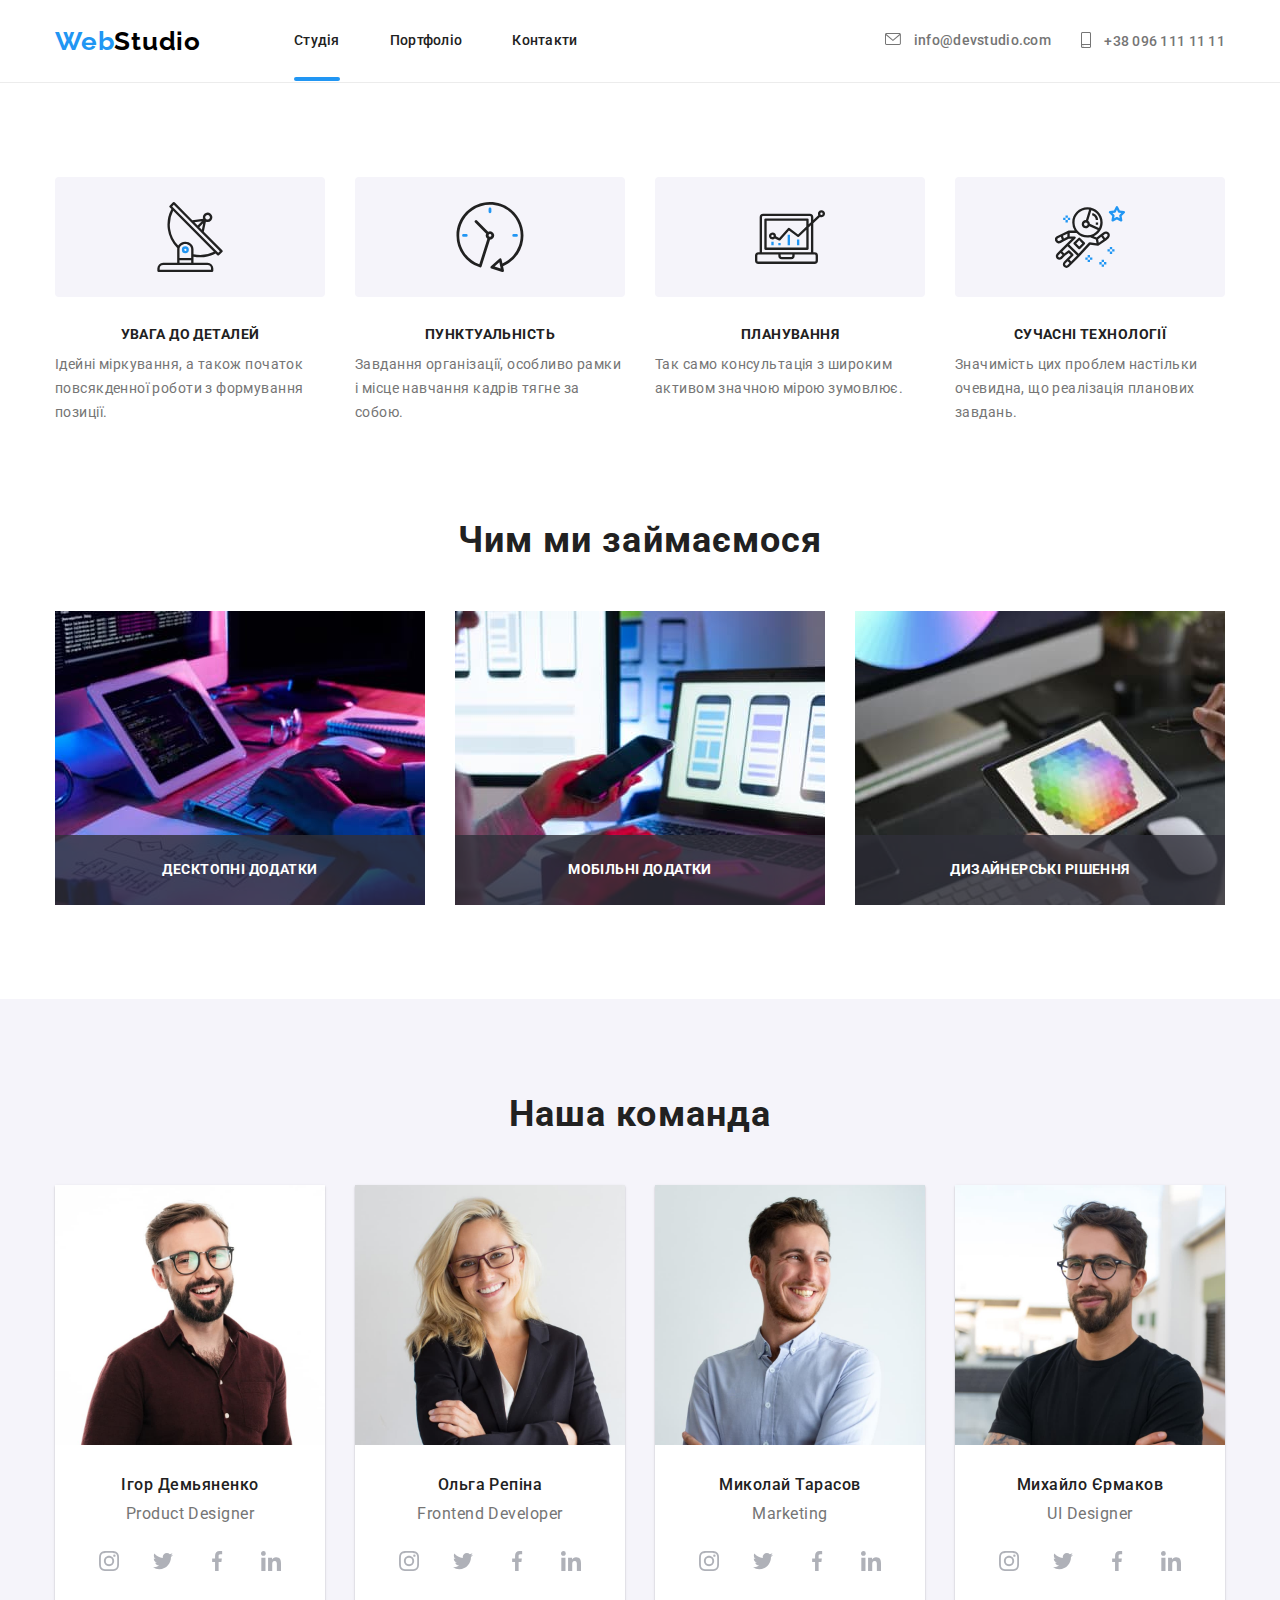
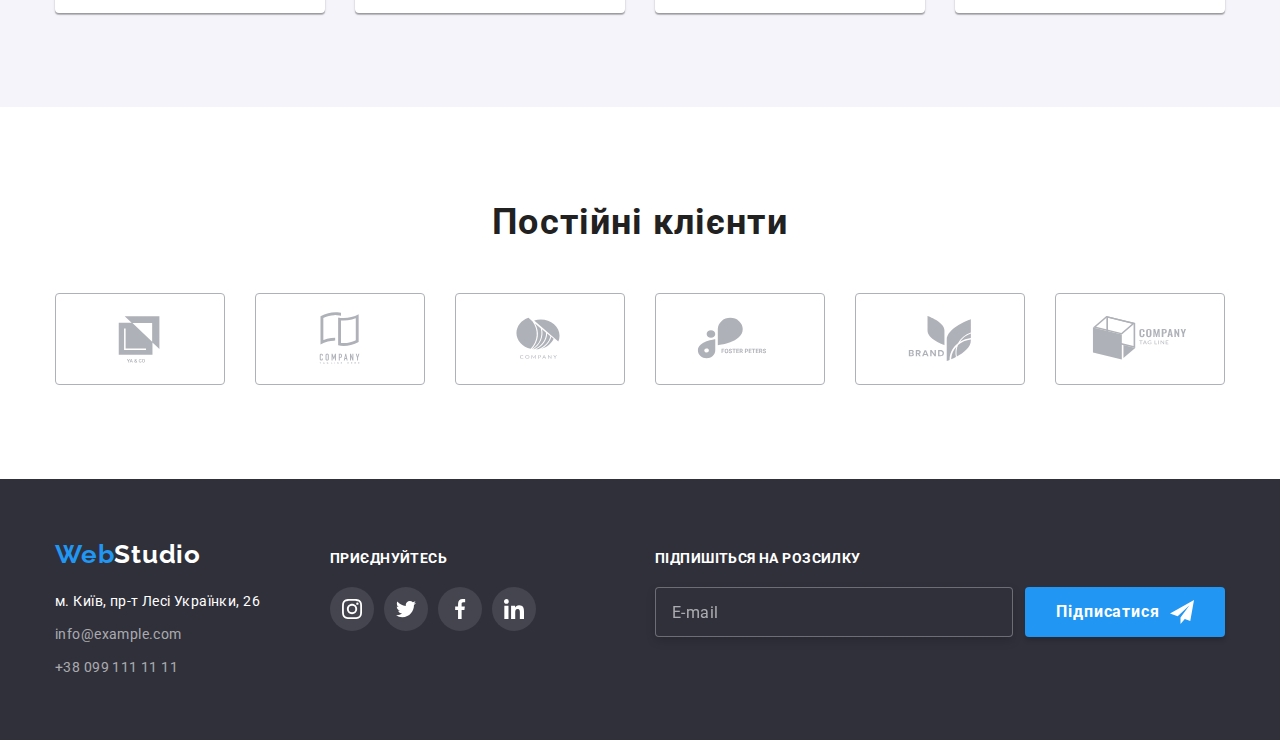
==== index.html @ bb6a4fd4 "footer all done" ====
<!DOCTYPE html>
<html lang="uk">
	<head>
		<meta charset="UTF-8" />
		<meta http-equiv="X-UA-Compatible" content="IE=edge" />
		<meta name="viewport" content="width=device-width, initial-scale=1.0" />
		<title>Студія</title>
		<link rel="preconnect" href="https://fonts.googleapis.com" />
		<link rel="preconnect" href="https://fonts.gstatic.com" crossorigin />
		<link
			href="https://fonts.googleapis.com/css2?family=Raleway:wght@700&family=Roboto:wght@400;500;700;900&display=swap"
			rel="stylesheet"
		/>
		<link
			rel="stylesheet"
			href="https://cdnjs.cloudflare.com/ajax/libs/modern-normalize/1.1.0/modern-normalize.min.css"
		/>
		<!-- <link rel="stylesheet" href="./css/style.css" /> -->
		<link rel="stylesheet" href="./css/main.min.css" />
	</head>

	<body>
		<header class="header">
			<div class="container">
				<nav class="navigation">
					<a href="./index.html" class="logo"
						><span class="logo__prefix">Web</span><span class="logo__suffix-header">Studio</span></a
					>

					<ul class="navigation__list">
						<li class="navigation__item">
							<a href="./index.html" class="navigation__link active">Студія</a>
						</li>
						<li class="navigation__item">
							<a href="./portfolio.html" class="navigation__link">Портфоліо</a>
						</li>
						<li class="navigation__item">
							<a href="" class="navigation__link">Контакти</a>
						</li>
					</ul>
				</nav>

				<ul class="contacts header__list-contacts">
					<li class="contacts__item">
						<a href="mailto:info@devstudio.com" class="contacts__mail">
							<svg class="contacts__icon" width="16" height="12">
								<use href="./images/icons.svg#icon-envelope"></use>
							</svg>
							info@devstudio.com
						</a>
					</li>
					<li class="contacts__item">
						<a href="tel:+380961111111" class="contacts__tel">
							<svg class="contacts__icon icon-tel" width="10" height="16">
								<use href="./images/icons.svg#icon-smartphone"></use>
							</svg>
							+38 096 111 11 11</a
						>
					</li>
				</ul>
			</div>
		</header>

		<main>
			<!-- <section class="hero">
				<div class="container">
					<h1 class="hero__title">Ефективні рішення для вашого бізнесу</h1>
					<button type="button" class="hero__btn" data-modal-open>Замовити послугу</button>
				</div>
			</section> -->

			<section class="features section">
				<div class="container container-features">
					<h2 class="visually-hidden">Особливості</h2>

					<ul class="features__list">
						<li class="features__item">
							<div class="features__icon">
								<svg class="" width="70" height="70">
									<use href="./images/icons.svg#icon-antenna"></use>
								</svg>
							</div>
							<h3 class="features__title">Увага до деталей</h3>
							<p class="feature__after-title">
								Ідейні міркування, а також початок повсякденної роботи з формування позиції.
							</p>
						</li>
						<li class="features__item">
							<div class="features__icon">
								<svg class="" width="70" height="70">
									<use href="./images/icons.svg#icon-clock"></use>
								</svg>
							</div>
							<h3 class="features__title">Пунктуальність</h3>
							<p class="feature__after-title">
								Завдання організації, особливо рамки і місце навчання кадрів тягне за собою.
							</p>
						</li>
						<li class="features__item">
							<div class="features__icon">
								<svg class="" width="70" height="70">
									<use href="./images/icons.svg#icon-diagram"></use>
								</svg>
							</div>
							<h3 class="features__title">Планування</h3>
							<p class="feature__after-title"> Так само консультація з широким активом значною мірою зумовлює. </p>
						</li>
						<li class="features__item">
							<div class="features__icon">
								<svg class="" width="70" height="70">
									<use href="./images/icons.svg#icon-astronaut"></use>
								</svg>
							</div>
							<h3 class="features__title">Сучасні технології</h3>
							<p class="feature__after-title">
								Значимість цих проблем настільки очевидна, що реалізація планових завдань.
							</p>
						</li>
					</ul>
				</div>
			</section>

			<section class="about section">
				<div class="container">
					<h2 class="about__title">Чим ми займаємося</h2>

					<ul class="about__list">
						<li class="about__item">
							<img src="./images/img1.jpg" alt="Робота за комп'ютером" width="370" height="294" />
							<p class="about__top-text">Десктопні додатки</p>
						</li>
						<li class="about__item">
							<img src="./images/img2.jpg" alt="Робота за ноутбуком" width="370" height="294" />
							<p class="about__top-text">Мобільні додатки</p>
						</li>
						<li class="about__item">
							<img src="./images/img3.jpg" alt="Робота за планшетом" width="370" height="294" />
							<p class="about__top-text">Дизайнерські рішення</p>
						</li>
					</ul>
				</div>
			</section>

			<section class="team section">
				<div class="container">
					<h2 class="team__main-title">Наша команда</h2>
					<ul class="team__list">
						<li class="team__item">
							<img src="./images/img4.jpg" alt="Ігор Демьяненко" width="270" height="260" />
							<h3 class="team__title">Ігор Демьяненко</h3>
							<p class="team__info">Product Designer</p>
							<ul class="social-icon team__list-icon">
								<li class="social-icon__item">
									<a href="" class="social-icon__link">
										<svg class="social-icon__icon" width="20" height="20">
											<use href="./images/icons.svg#icon-instagramteam"></use>
										</svg>
									</a>
								</li>
								<li class="social-icon__item">
									<a href="" class="social-icon__link">
										<svg class="social-icon__icon" width="20" height="20">
											<use href="./images/icons.svg#icon-twitterteam"></use>
										</svg>
									</a>
								</li>
								<li class="social-icon__item">
									<a href="" class="social-icon__link">
										<svg class="social-icon__icon" width="20" height="20">
											<use href="./images/icons.svg#icon-facebookteam"></use>
										</svg>
									</a>
								</li>
								<li class="social-icon__item">
									<a href="" class="social-icon__link">
										<svg class="social-icon__icon" width="20" height="20">
											<use href="./images/icons.svg#icon-linkedinteam"></use>
										</svg>
									</a>
								</li>
							</ul>
						</li>
						<li class="team__item">
							<img src="./images/img5.jpg" alt="Ольга Репіна" width="270" height="260" />
							<h3 class="team__title">Ольга Репіна</h3>
							<p class="team__info">Frontend Developer</p>
							<ul class="social-icon team__list-icon">
								<li class="social-icon__item">
									<a href="" class="social-icon__link">
										<svg class="social-icon__icon" width="20" height="20">
											<use href="./images/icons.svg#icon-instagramteam"></use>
										</svg>
									</a>
								</li>
								<li class="social-icon__item">
									<a href="" class="social-icon__link">
										<svg class="social-icon__icon" width="20" height="20">
											<use href="./images/icons.svg#icon-twitterteam"></use>
										</svg>
									</a>
								</li>
								<li class="social-icon__item">
									<a href="" class="social-icon__link">
										<svg class="social-icon__icon" width="20" height="20">
											<use href="./images/icons.svg#icon-facebookteam"></use>
										</svg>
									</a>
								</li>
								<li class="social-icon__item">
									<a href="" class="social-icon__link">
										<svg class="social-icon__icon" width="20" height="20">
											<use href="./images/icons.svg#icon-linkedinteam"></use>
										</svg>
									</a>
								</li>
							</ul>
						</li>
						<li class="team__item">
							<img src="./images/img6.jpg" alt="Миколай Тарасов" width="270" height="260" />
							<h3 class="team__title">Миколай Тарасов</h3>
							<p class="team__info">Marketing</p>
							<ul class="social-icon team__list-icon">
								<li class="social-icon__item">
									<a href="" class="social-icon__link">
										<svg class="social-icon__icon" width="20" height="20">
											<use href="./images/icons.svg#icon-instagramteam"></use>
										</svg>
									</a>
								</li>
								<li class="social-icon__item">
									<a href="" class="social-icon__link">
										<svg class="social-icon__icon" width="20" height="20">
											<use href="./images/icons.svg#icon-twitterteam"></use>
										</svg>
									</a>
								</li>
								<li class="social-icon__item">
									<a href="" class="social-icon__link">
										<svg class="social-icon__icon" width="20" height="20">
											<use href="./images/icons.svg#icon-facebookteam"></use>
										</svg>
									</a>
								</li>
								<li class="social-icon__item">
									<a href="" class="social-icon__link">
										<svg class="social-icon__icon" width="20" height="20">
											<use href="./images/icons.svg#icon-linkedinteam"></use>
										</svg>
									</a>
								</li>
							</ul>
						</li>
						<li class="team__item">
							<img src="./images/img7.jpg" alt="Михайло Єрмаков" width="270" height="260" />
							<h3 class="team__title">Михайло Єрмаков</h3>
							<p class="team__info">UI Designer</p>
							<ul class="social-icon team__list-icon">
								<li class="social-icon__item">
									<a href="" class="social-icon__link">
										<svg class="social-icon__icon" width="20" height="20">
											<use href="./images/icons.svg#icon-instagramteam"></use>
										</svg>
									</a>
								</li>
								<li class="social-icon__item">
									<a href="" class="social-icon__link">
										<svg class="social-icon__icon" width="20" height="20">
											<use href="./images/icons.svg#icon-twitterteam"></use>
										</svg>
									</a>
								</li>
								<li class="social-icon__item">
									<a href="" class="social-icon__link">
										<svg class="social-icon__icon" width="20" height="20">
											<use href="./images/icons.svg#icon-facebookteam"></use>
										</svg>
									</a>
								</li>
								<li class="social-icon__item">
									<a href="" class="social-icon__link">
										<svg class="social-icon__icon" width="20" height="20">
											<use href="./images/icons.svg#icon-linkedinteam"></use>
										</svg>
									</a>
								</li>
							</ul>
						</li>
					</ul>
				</div>
			</section>

			<section class="clients section">
				<div class="container">
					<h2 class="clients__title">Постійні клієнти</h2>

					<ul class="clients__list">
						<li class="clients__item">
							<a href="" class="clients__link">
								<svg class="clients__icon" width="106" height="60">
									<use href="./images/icons.svg#icon-Logo1"></use>
								</svg>
							</a>
						</li>
						<li class="clients__item">
							<a href="" class="clients__link">
								<svg class="clients__icon" width="106" height="60">
									<use href="./images/icons.svg#icon-Logo2"></use>
								</svg>
							</a>
						</li>
						<li class="clients__item">
							<a href="" class="clients__link">
								<svg class="clients__icon" width="106" height="60">
									<use href="./images/icons.svg#icon-Logo3"></use>
								</svg>
							</a>
						</li>
						<li class="clients__item">
							<a href="" class="clients__link">
								<svg class="clients__icon" width="106" height="60">
									<use href="./images/icons.svg#icon-Logo4"></use>
								</svg>
							</a>
						</li>
						<li class="clients__item">
							<a href="" class="clients__link">
								<svg class="clients__icon" width="106" height="60">
									<use href="./images/icons.svg#icon-Logo5"></use>
								</svg>
							</a>
						</li>
						<li class="clients__item">
							<a href="" class="clients__link">
								<svg class="clients__icon" width="106" height="60">
									<use href="./images/icons.svg#icon-Logo6"></use>
								</svg>
							</a>
						</li>
					</ul>
				</div>
			</section>
		</main>

		<footer class="footer">
			<div class="container footer__info">
				<div class="tablet">
					<div>
						<a href="./index.html" class="logo"
							><span class="logo__prefix">Web</span><span class="logo__suffix-footer">Studio</span></a
						>
						<address class="address">
							<ul>
								<li class="address__item"><p class="address__text">м. Київ, пр-т Лесі Українки, 26</p></li>
								<li class="address__item"
									><a href="mailto:info@example.com" class="address__mail">info@example.com</a></li
								>
								<li class="address__item"><a href="tel:+380991111111" class="address__tel">+38 099 111 11 11</a></li>
							</ul>
						</address>
					</div>
					<div class="social footer-social">
						<p class="social__text">приєднуйтесь</p>
						<ul class="social__list">
							<li>
								<a href="" class="social__link">
									<svg class="" width="20" height="20">
										<use href="./images/icons.svg#icon-instagramf"></use>
									</svg>
								</a>
							</li>
							<li>
								<a href="" class="social__link">
									<svg class="" width="20" height="20">
										<use href="./images/icons.svg#icon-twitterf"></use>
									</svg>
								</a>
							</li>
							<li>
								<a href="" class="social__link">
									<svg class="" width="20" height="20">
										<use href="./images/icons.svg#icon-facebookf"></use>
									</svg>
								</a>
							</li>
							<li>
								<a href="" class="social__link">
									<svg class="" width="20" height="20">
										<use href="./images/icons.svg#icon-linkedinf"></use>
									</svg>
								</a>
							</li>
						</ul>
					</div>
				</div>
				<div class="mailing footer-mailing">
					<p class="mailing__text">Підпишіться на розсилку</p>
					<form class="mailing__form">
						<input class="mailing__input" type="text" name="mailing" placeholder="E-mail" />
						<button type="submit" class="mailing__btn"
							>Підписатися
							<svg class="mailing__btn-icon" width="24" height="24">
								<use href="./images/icons.svg#icon-icon-send"></use>
							</svg>
						</button>
					</form>
				</div>
			</div>
		</footer>

		<div class="backdrop is-hidden" data-modal>
			<div class="modal">
				<button type="button" class="modal__btn" data-modal-close></button>
				<p class="modal__title">Залиште свої дані, ми вам передзвонимо</p>
				<form>
					<div class="modal__field">
						<label class="modal__form" for="user-name">Ім'я</label>
						<div class="modal__input-wrap">
							<input class="modal__input" type="text" name="user-name" id="user-name" placeholder="" />
							<svg class="modal__input-icon" width="18" height="18">
								<use href="./images/icons.svg#icon-person-black"></use>
							</svg>
						</div>
					</div>
					<div class="modal__field">
						<label class="modal__form" for="user-telefon">Телефон</label>
						<div class="modal__input-wrap">
							<input class="modal__input" type="tel" name="user-telefon" id="user-telefon" />
							<svg class="modal__input-icon" width="18" height="18">
								<use href="./images/icons.svg#icon-phone-black"></use>
							</svg>
						</div>
					</div>
					<div class="modal__field">
						<label class="modal__form" for="user-email">Пошта</label>
						<div class="modal__input-wrap">
							<input class="modal__input" type="email" name="user-email" id="user-email" />
							<svg class="modal__input-icon" width="18" height="18">
								<use href="./images/icons.svg#icon-email-black"></use>
							</svg>
						</div>
					</div>
					<div class="modal__field-text">
						<label class="modal__form" for="user-coment">Коментар</label>
						<textarea
							class="modal__user-text"
							name="user-coment"
							id="user-coment"
							placeholder="Введіть текст"
						></textarea>
					</div>
					<div class="modal__checkbox">
						<input
							class="modal__user-check visually-hidden"
							type="checkbox"
							name="user-agree"
							value="agree"
							id="user-agree"
						/>
						<label class="modal__form-check" for="user-agree">
							<span class="modal__check">
								<svg class="modal__check-icon" width="11" height="8">
									<use href="./images/icons.svg#icon-check"></use>
								</svg>
							</span>
							Погоджуюся з розсилкою та приймаю &nbsp
							<a class="modal__check-link" href="">Умови договору</a>
						</label>
					</div>
					<button class="submit__btn" type="submit">Відправити</button>
				</form>
			</div>
		</div>

		<script src="./js/modal.js"></script>
	</body>
</html>
---- css/main.min.css ----
:root{--primary-text-color: #757575;--title-text-color: #212121;--accent-color: #2196f3;--primary-white-color: #ffffff;--logo-black-color: #000000;--second-btn-color: #188ce8;--first-bgcolor: #ffffff;--second-bgcolor: #2f303a;--fourth-bgcolor: #f5f4fa;--footer-mail-tel-color: rgba(255, 255, 255, 0.6);--transition-function: 250ms cubic-bezier(0.4, 0, 0.2, 1)}body{font-family:"Roboto",sans-serif;font-style:normal;color:var(--primary-text-color)}h2,h3{color:var(--title-text-color)}h1,h2,h3,p{margin:0}ul{list-style:none;margin:0;padding-left:0}a{text-decoration:none}img{display:block;max-width:100%;height:auto;width:100%}.container{width:100%;max-width:1200px;padding-left:15px;padding-right:15px;margin:0 auto}@media screen and (min-width: 480px){.container{max-width:480px}}@media screen and (min-width: 768px){.container{max-width:768px}}@media screen and (min-width: 1200px){.container{max-width:1200px}}.visually-hidden{position:absolute;white-space:nowrap;width:1px;height:1px;overflow:hidden;border:0;padding:0;clip:rect(0 0 0 0);clip-path:inset(50%);margin:-1px}.logo{font-family:"Raleway";font-weight:700;font-size:26px;line-height:1.19;letter-spacing:.03em}.logo__prefix{color:var(--accent-color)}.logo__suffix-header{color:var(--logo-black-color)}.logo__suffix-footer{color:var(--primary-white-color)}.header{background-color:var(--first-bgcolor);border-bottom:1px solid #ececec}.header>.container{display:flex;align-items:center}.navigation{display:flex;align-items:center}.navigation__list{display:flex;margin-left:93px}.navigation__link{font-weight:500;font-size:14px;line-height:1.14;letter-spacing:.02em;color:var(--title-text-color);display:inline-block;padding-top:32px;padding-bottom:32px;transition:color var(--transition-function)}.navigation__link .active{color:var(--accent-color)}.navigation__link:hover,.navigation__link:focus{color:var(--accent-color)}.navigation__item:not(:last-child){margin-right:50px}.navigation .active{position:relative}.navigation .active::after{position:absolute;left:0;bottom:0;content:"";width:100%;height:4px;border-radius:2px;background-color:var(--accent-color)}.header__list-contacts{display:flex;margin-left:auto;gap:30px;align-items:center}.contacts__mail,.contacts__tel{font-family:"Roboto";font-style:normal;font-weight:500;font-size:14px;line-height:1.14;letter-spacing:.02em;color:var(--primary-text-color);display:inline-block;padding-top:32px;padding-bottom:32px;transition:color var(--transition-function)}.contacts__mail:hover,.contacts__mail:focus,.contacts__tel:hover,.contacts__tel:focus{color:var(--accent-color)}.contacts__icon{margin-right:10px;fill:currentColor}.icon-tel{vertical-align:-2px}.footer{background-color:var(--second-bgcolor);padding-top:60px;padding-bottom:60px}@media screen and (max-width: 480px),(min-width: 480px),(min-width: 768px){.footer__info{text-align:center}}@media screen and (min-width: 1200px){.footer__info{display:flex;align-items:baseline;text-align:inherit}}@media screen and (min-width: 768px){.footer__info .tablet{display:flex;align-items:baseline;justify-content:space-around}}.footer__info .address{font-style:normal;margin-top:20px;margin-bottom:20px}@media screen and (min-width: 1200px){.footer__info .address{margin-bottom:0}}.footer__info .address__item:not(:last-child){margin-bottom:8px}@media screen and (min-width: 1200px){.footer__info .address__item:not(:last-child){margin-bottom:9px}}.footer__info .address__text{font-size:14px;line-height:1.71;letter-spacing:.03em;color:var(--primary-white-color)}.footer__info .address__mail,.footer__info .address__tel{font-size:14px;line-height:1.71;letter-spacing:.03em;color:var(--footer-mail-tel-color)}.footer__info .address__mail:hover,.footer__info .address__mail:focus,.footer__info .address__tel:hover,.footer__info .address__tel:focus{color:var(--accent-color)}.footer__info .footer-social{margin-bottom:20px}@media screen and (min-width: 1200px){.footer__info .footer-social{margin-bottom:0}}@media screen and (min-width: 1200px){.footer__info .footer-social{margin-left:70px}}.footer__info .social__text{font-weight:700;font-size:14px;line-height:1.14;letter-spacing:.03em;text-transform:uppercase;color:#fff;margin-bottom:20px}@media screen and (min-width: 1200px){.footer__info .social__text{display:flex}}.footer .social__list{display:flex;gap:10px;justify-content:center}.footer .social__link{width:44px;height:44px;border-radius:50%;background-color:#44454e;display:flex;align-items:center;justify-content:center;fill:#fff;transition:background-color var(--transition-function)}.footer .social__link:hover,.footer .social__link:focus{background-color:var(--accent-color)}.footer .footer-mailing{margin-left:auto}.footer .mailing__text{font-weight:700;font-size:14px;line-height:1.14;letter-spacing:.03em;text-transform:uppercase;color:#fff;margin-bottom:20px}@media screen and (min-width: 1200px){.footer .mailing__text{display:flex}}@media screen and (max-width: 480px),(min-width: 480px){.footer .mailing__form{display:flex;flex-wrap:wrap;justify-content:center}}@media screen and (min-width: 768px){.footer .mailing__form{flex-direction:column;align-items:center}}@media screen and (min-width: 1200px){.footer .mailing__form{flex-direction:row;gap:12px}}.footer .mailing__input{margin-bottom:20px;width:100%;height:50px;border:1px solid rgba(255,255,255,.3);filter:drop-shadow(0px 4px 4px rgba(0, 0, 0, 0.15));border-radius:4px;background:var(--second-bgcolor);padding-left:16px;color:var(--primary-white-color)}@media screen and (min-width: 1200px){.footer .mailing__input{margin-bottom:0}}@media screen and (min-width: 480px){.footer .mailing__input{width:450px}}@media screen and (min-width: 1200px){.footer .mailing__input{width:358px}}.footer .mailing__input::placeholder{font-size:16px;line-height:1.25;display:flex;align-items:center;letter-spacing:.03em;color:rgba(255,255,255,.6)}.footer .mailing__btn{width:200px;height:50px;font-family:"Roboto";font-weight:700;font-size:16px;line-height:1.88;display:flex;align-items:center;justify-content:center;text-align:center;letter-spacing:.06em;gap:10px;color:var(--primary-white-color);background:#2196f3;box-shadow:0px 4px 4px rgba(0,0,0,.15);border-radius:4px;cursor:pointer;border:none}@media screen and (min-width: 1200px){.footer .mailing__btn-icon{display:flex;align-items:center;justify-content:center}}.hero{background-color:var(--second-bgcolor);text-align:center;padding-top:200px;padding-bottom:200px;max-width:1600px;margin:0 auto;background-image:linear-gradient(rgba(47, 48, 58, 0.4), rgba(47, 48, 58, 0.4)),url(../images/herofon.jpg);background-repeat:no-repeat;background-position:center;background-size:cover}.hero__title{font-weight:900;font-size:44px;line-height:1.36;letter-spacing:.06em;text-transform:uppercase;color:var(--primary-white-color);max-width:696px;margin-bottom:30px;margin-left:auto;margin-right:auto}.hero__btn{background:var(--accent-color);font-family:inherit;font-weight:700;font-size:16px;line-height:1.88;letter-spacing:.06em;color:var(--primary-white-color);box-shadow:0px 4px 4px rgba(0,0,0,.15);border-radius:4px;border:none;cursor:pointer;display:block;margin:0 auto;min-width:200px;height:50px;transition:background var(--transition-function)}.hero__btn:hover,.hero__btn:focus{background:var(--second-btn-color)}.section{padding-top:60px;padding-bottom:60px}@media screen and (min-width: 1200px){.section{padding-top:94px;padding-bottom:94px}}.features{background-color:var(--first-bgcolor)}.features__list{display:flex;flex-wrap:wrap;gap:30px}.features__item{font-size:14px;line-height:1.71;letter-spacing:.03em;width:100%;margin:0 auto}@media screen and (min-width: 768px){.features__item{width:calc((100% - 30px)/2)}}@media screen and (min-width: 1200px){.features__item{width:calc((100% - 90px)/4)}}.features__icon{width:100%;height:120px;background-color:var(--fourth-bgcolor);margin-bottom:30px;display:flex;align-items:center;justify-content:center;border-radius:4px}.features__title{font-weight:700;font-size:14px;line-height:1.14;letter-spacing:.03em;text-transform:uppercase;margin-bottom:10px;text-align:center}.about{background-color:var(--first-bgcolor);padding-top:0}@media screen and (max-width: 1199px){.about{display:none}}.about__title{font-weight:700;font-size:36px;line-height:1.17;text-align:center;letter-spacing:.03em;margin-bottom:50px}.about__list{display:flex;gap:30px}.about__item{position:relative}.about__top-text{font-weight:700;font-size:14px;line-height:1.14;text-align:center;letter-spacing:.03em;text-transform:uppercase;color:var(--primary-white-color);background-color:rgba(47,48,58,.8);position:absolute;bottom:0;left:0;width:100%;min-height:70px;display:flex;align-items:center;justify-content:center}.team{background-color:var(--fourth-bgcolor)}.team__main-title{font-weight:700;font-size:36px;line-height:1.17;text-align:center;letter-spacing:.03em;margin-bottom:50px}.team__list{display:flex;flex-wrap:wrap;gap:30px}.team__item{background-color:var(--primary-white-color);width:calc((100% - 90px)/4);box-shadow:0px 1px 3px rgba(0,0,0,.12),0px 1px 1px rgba(0,0,0,.14),0px 2px 1px rgba(0,0,0,.2);border-radius:0px 0px 4px 4px;width:100%}@media screen and (min-width: 768px){.team__item{width:calc((100% - 30px)/2)}}@media screen and (min-width: 1200px){.team__item{width:calc((100% - 90px)/4)}}.team__title{font-weight:500;font-size:16px;line-height:1.19;text-align:center;letter-spacing:.03em;margin-top:30px;margin-bottom:10px}.team__info{font-size:16px;line-height:1.19;text-align:center;letter-spacing:.03em}.team__list-icon{display:flex;justify-content:center;gap:10px;margin:16px 32px 30px 32px}.social-icon__link{width:44px;height:44px;border-radius:50%;display:flex;align-items:center;justify-content:center;fill:#afb1b8;transition:fill var(--transition-function),background-color var(--transition-function)}.social-icon__link:hover,.social-icon__link:focus{fill:var(--primary-white-color);background-color:var(--accent-color)}.clients{background-color:var(--first-bgcolor)}.clients__title{font-weight:700;font-size:36px;line-height:1.17;text-align:center;letter-spacing:.03em;margin-bottom:50px}.clients__list{display:flex;flex-wrap:wrap;justify-content:center;gap:30px}.clients__item{width:100%}@media screen and (min-width: 480px){.clients__item{width:calc((100% - 30px)/2)}}@media screen and (min-width: 768px){.clients__item{width:calc((100% - 60px)/3)}}@media screen and (min-width: 1200px){.clients__item{width:calc((100% - 150px)/6)}}.clients__link{width:100%;height:92px;display:flex;align-items:center;justify-content:center;border:1px solid #afb1b8;border-radius:4px;fill:#afb1b8;transition:fill var(--transition-function)}.clients__link:hover,.clients__link:focus{fill:var(--accent-color);border:1px solid var(--accent-color)}.backdrop{position:fixed;top:0;width:100%;height:100%;background-color:rgba(0,0,0,.2);transition:opacity var(--transition-function),visibility var(--transition-function)}.modal{width:528px;min-height:581px;background-color:var(--first-bgcolor);box-shadow:0px 1px 3px rgba(0,0,0,.12),0px 1px 1px rgba(0,0,0,.14),0px 2px 1px rgba(0,0,0,.2);border-radius:4px;position:absolute;top:50%;left:50%;transform:translate(-50%, -50%) scale(1);transition:transform var(--transition-function);padding:40px}.backdrop.is-hidden .modal{transform:translate(-50%, -50%) scale(0)}.modal__btn{position:absolute;top:8px;right:8px;width:30px;height:30px;background-color:var(--first-bgcolor);border:1px solid rgba(0,0,0,.1);border-radius:50%;background-image:url(../images/close-black.svg);background-repeat:no-repeat;background-position:center;cursor:pointer;transition:background-image var(--transition-function)}.modal__btn:hover,.modal__btn:focus{background-image:url(../images/close-blue.svg)}.is-hidden{opacity:0;visibility:hidden;pointer-events:none}.modal__title{font-weight:700;font-size:20px;line-height:1.15;text-align:center;letter-spacing:.03em;color:var(--title-text-color);margin-bottom:12px}.modal__field{margin-bottom:10px}.modal__form{font-size:12px;line-height:1.16;letter-spacing:.01em;color:var(--primary-text-color);display:block;margin-bottom:4px}.modal__input-wrap{position:relative}.modal__input{width:100%;height:40px;border:1px solid rgba(33,33,33,.2);border-radius:4px;padding-left:40px;outline:rgba(0,0,0,0);cursor:pointer;transition:border var(--transition-function)}.modal__input:hover,.modal__input:focus{border:1px solid var(--accent-color)}.modal__input-icon{position:absolute;left:12px;top:50%;transform:translateY(-50%);transition:fill var(--transition-function)}.modal__input:focus+.modal__input-icon{fill:var(--accent-color)}.modal__field-text{margin-bottom:20px}.modal__user-text{width:448px;height:120px;border:1px solid rgba(33,33,33,.2);border-radius:4px;resize:none;padding:12px 16px;outline:rgba(0,0,0,0);cursor:pointer;transition:border var(--transition-function)}.modal__user-text::placeholder{font-size:12px;line-height:1.16;letter-spacing:.01em;color:rgba(117,117,117,.5)}.modal__user-text:hover,.modal__user-text:focus{border:1px solid var(--accent-color)}.modal__checkbox{display:flex;justify-content:center}.modal__form-check{font-size:14px;line-height:1.71;letter-spacing:.03em;color:var(--primary-text-color);display:flex;align-items:center}.modal__check{width:16px;height:15px;border:2px solid var(--title-text-color);border-radius:2px;margin-right:7px;display:flex;align-items:center;justify-content:center}.modal__check-icon{fill:rgba(0,0,0,0)}.modal__user-check:checked+.modal__form-check .modal__check-icon{fill:var(--primary-white-color)}.modal__user-check:checked+.modal__form-check span{border:none;background-color:var(--accent-color);transition:border-color var(--transition-function)}.modal__user-check:hover+.modal__form-check span,.modal__user-check:focus+.modal__form-check span{border-color:var(--accent-color)}.modal__check-link{font-size:14px;line-height:1.71;letter-spacing:.03em;text-decoration-line:underline;color:var(--accent-color)}.submit__btn{font-family:"Roboto";font-style:normal;font-weight:700;font-size:16px;line-height:1.88;display:flex;align-items:center;text-align:center;letter-spacing:.06em;color:var(--primary-white-color);width:200px;height:50px;background-color:var(--accent-color);box-shadow:0px 4px 4px rgba(0,0,0,.15);border-radius:4px;border:none;cursor:pointer;display:block;margin:0 auto;margin-top:30px;transition:background var(--transition-function)}.submit__btn:hover,.submit__btn:focus{background:var(--second-btn-color)}.portfolio{background-color:var(--first-bgcolor)}@media screen and (min-width: 480px){.portfolio__list-btn{margin-bottom:40px}}@media screen and (min-width: 768px){.portfolio__list-btn{margin-bottom:30px}}@media screen and (min-width: 1200px){.portfolio__list-btn{margin-bottom:50px}}.buttons{display:flex;flex-wrap:wrap;justify-content:flex-start;gap:8px}@media screen and (min-width: 768px){.buttons{justify-content:center}}.buttons__portfolio{background:var(--fourth-bgcolor);font-family:"Roboto";font-style:inherit;font-weight:500;font-size:16px;line-height:1.62;text-align:center;letter-spacing:.03em;color:var(--title-text-color);cursor:pointer;border-radius:4px;padding:6px 22px;border-color:rgba(0,0,0,0);transition:color var(--transition-function),background-color var(--transition-function),box-shadow var(--transition-function)}.buttons__portfolio:hover,.buttons__portfolio:focus{color:var(--primary-white-color);background-color:var(--accent-color);box-shadow:0px 3px 1px rgba(0,0,0,.1),0px 1px 2px rgba(0,0,0,.08),0px 2px 2px rgba(0,0,0,.12)}.images{display:flex;flex-wrap:wrap;gap:30px}.images__item{background-color:var(--primary-white-color);width:calc((100% - 60px)/3);text-align:left;width:100%}@media screen and (min-width: 768px){.images__item{width:calc((100% - 30px)/2)}}@media screen and (min-width: 1200px){.images__item{width:calc((100% - 60px)/3)}}.images__link{display:block;transition:box-shadow var(--transition-function)}.images__link:hover,.images__link:focus{box-shadow:0px 1px 1px rgba(0,0,0,.12),0px 4px 4px rgba(0,0,0,.06),1px 4px 6px rgba(0,0,0,.16)}.images__top-wrap{position:relative;overflow:hidden}.images__top-text{font-size:18px;line-height:1.5;letter-spacing:.03em;position:absolute;top:0;left:0;right:0;height:100%;color:var(--primary-white-color);background-color:rgba(33,150,243,.9);padding:63px 24px;transform:translateY(100%);transition:transform var(--transition-function);overflow:auto}.images__link:hover .images__top-text{transform:translateY(0%)}.images__title-info{padding:20px 24px;border:1px solid #eee;border-top:0}.images__title{font-weight:700;font-size:18px;line-height:2;letter-spacing:.06em;margin-bottom:4px}.images__info{font-size:16px;line-height:1.87;letter-spacing:.03em;color:var(--primary-text-color)}/*# sourceMappingURL=main.min.css.map */
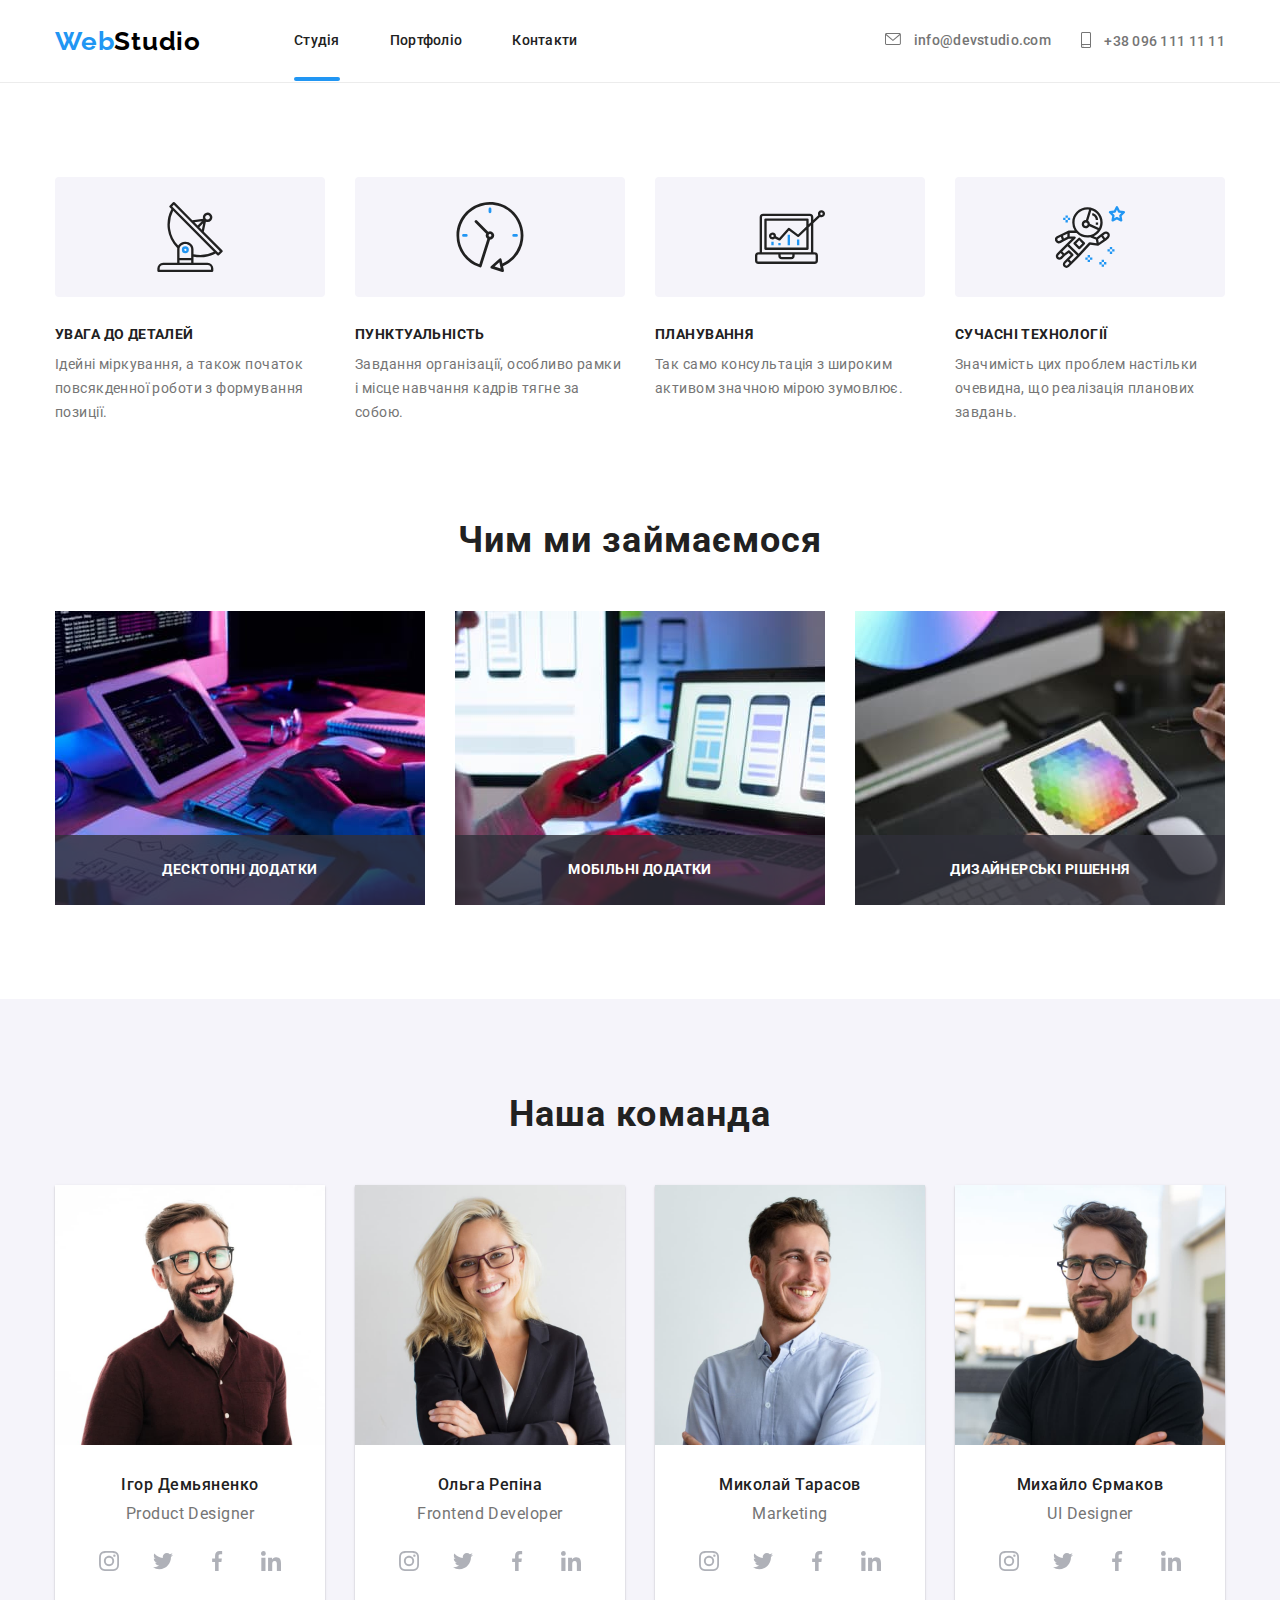
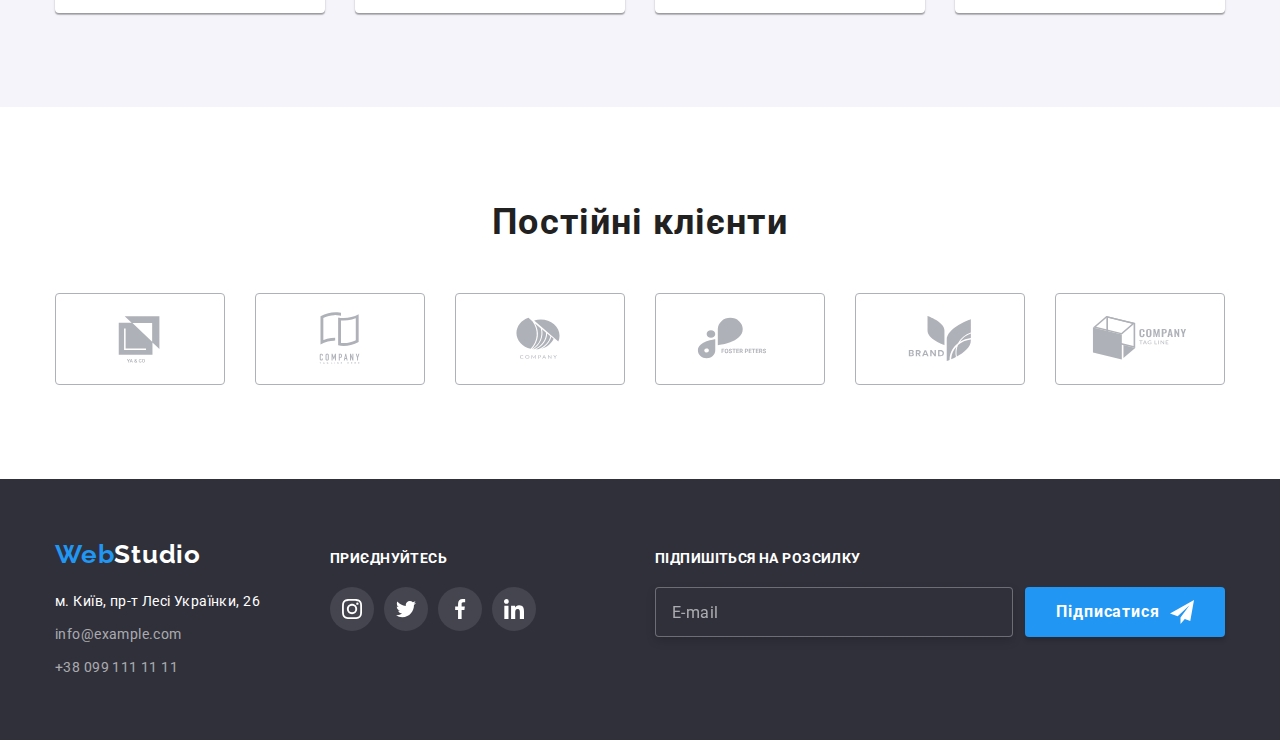
==== commit 10c99959: "mobile menu button open" ====
--- a/index.html
+++ b/index.html
@@ -58,6 +58,7 @@
 						>
 					</li>
 				</ul>
+				<button class="menu-open" type="button"></button>
 			</div>
 		</header>
 
--- a/css/main.min.css
+++ b/css/main.min.css
@@ -1 +1 @@
-:root{--primary-text-color: #757575;--title-text-color: #212121;--accent-color: #2196f3;--primary-white-color: #ffffff;--logo-black-color: #000000;--second-btn-color: #188ce8;--first-bgcolor: #ffffff;--second-bgcolor: #2f303a;--fourth-bgcolor: #f5f4fa;--footer-mail-tel-color: rgba(255, 255, 255, 0.6);--transition-function: 250ms cubic-bezier(0.4, 0, 0.2, 1)}body{font-family:"Roboto",sans-serif;font-style:normal;color:var(--primary-text-color)}h2,h3{color:var(--title-text-color)}h1,h2,h3,p{margin:0}ul{list-style:none;margin:0;padding-left:0}a{text-decoration:none}img{display:block;max-width:100%;height:auto;width:100%}.container{width:100%;max-width:1200px;padding-left:15px;padding-right:15px;margin:0 auto}@media screen and (min-width: 480px){.container{max-width:480px}}@media screen and (min-width: 768px){.container{max-width:768px}}@media screen and (min-width: 1200px){.container{max-width:1200px}}.visually-hidden{position:absolute;white-space:nowrap;width:1px;height:1px;overflow:hidden;border:0;padding:0;clip:rect(0 0 0 0);clip-path:inset(50%);margin:-1px}.logo{font-family:"Raleway";font-weight:700;font-size:26px;line-height:1.19;letter-spacing:.03em}.logo__prefix{color:var(--accent-color)}.logo__suffix-header{color:var(--logo-black-color)}.logo__suffix-footer{color:var(--primary-white-color)}.header{background-color:var(--first-bgcolor);border-bottom:1px solid #ececec}.header>.container{display:flex;align-items:center}.navigation{display:flex;align-items:center}.navigation__list{display:flex;margin-left:93px}.navigation__link{font-weight:500;font-size:14px;line-height:1.14;letter-spacing:.02em;color:var(--title-text-color);display:inline-block;padding-top:32px;padding-bottom:32px;transition:color var(--transition-function)}.navigation__link .active{color:var(--accent-color)}.navigation__link:hover,.navigation__link:focus{color:var(--accent-color)}.navigation__item:not(:last-child){margin-right:50px}.navigation .active{position:relative}.navigation .active::after{position:absolute;left:0;bottom:0;content:"";width:100%;height:4px;border-radius:2px;background-color:var(--accent-color)}.header__list-contacts{display:flex;margin-left:auto;gap:30px;align-items:center}.contacts__mail,.contacts__tel{font-family:"Roboto";font-style:normal;font-weight:500;font-size:14px;line-height:1.14;letter-spacing:.02em;color:var(--primary-text-color);display:inline-block;padding-top:32px;padding-bottom:32px;transition:color var(--transition-function)}.contacts__mail:hover,.contacts__mail:focus,.contacts__tel:hover,.contacts__tel:focus{color:var(--accent-color)}.contacts__icon{margin-right:10px;fill:currentColor}.icon-tel{vertical-align:-2px}.footer{background-color:var(--second-bgcolor);padding-top:60px;padding-bottom:60px}@media screen and (max-width: 480px),(min-width: 480px),(min-width: 768px){.footer__info{text-align:center}}@media screen and (min-width: 1200px){.footer__info{display:flex;align-items:baseline;text-align:inherit}}@media screen and (min-width: 768px){.footer__info .tablet{display:flex;align-items:baseline;justify-content:space-around}}.footer__info .address{font-style:normal;margin-top:20px;margin-bottom:20px}@media screen and (min-width: 1200px){.footer__info .address{margin-bottom:0}}.footer__info .address__item:not(:last-child){margin-bottom:8px}@media screen and (min-width: 1200px){.footer__info .address__item:not(:last-child){margin-bottom:9px}}.footer__info .address__text{font-size:14px;line-height:1.71;letter-spacing:.03em;color:var(--primary-white-color)}.footer__info .address__mail,.footer__info .address__tel{font-size:14px;line-height:1.71;letter-spacing:.03em;color:var(--footer-mail-tel-color)}.footer__info .address__mail:hover,.footer__info .address__mail:focus,.footer__info .address__tel:hover,.footer__info .address__tel:focus{color:var(--accent-color)}.footer__info .footer-social{margin-bottom:20px}@media screen and (min-width: 1200px){.footer__info .footer-social{margin-bottom:0}}@media screen and (min-width: 1200px){.footer__info .footer-social{margin-left:70px}}.footer__info .social__text{font-weight:700;font-size:14px;line-height:1.14;letter-spacing:.03em;text-transform:uppercase;color:#fff;margin-bottom:20px}@media screen and (min-width: 1200px){.footer__info .social__text{display:flex}}.footer .social__list{display:flex;gap:10px;justify-content:center}.footer .social__link{width:44px;height:44px;border-radius:50%;background-color:#44454e;display:flex;align-items:center;justify-content:center;fill:#fff;transition:background-color var(--transition-function)}.footer .social__link:hover,.footer .social__link:focus{background-color:var(--accent-color)}.footer .footer-mailing{margin-left:auto}.footer .mailing__text{font-weight:700;font-size:14px;line-height:1.14;letter-spacing:.03em;text-transform:uppercase;color:#fff;margin-bottom:20px}@media screen and (min-width: 1200px){.footer .mailing__text{display:flex}}@media screen and (max-width: 480px),(min-width: 480px){.footer .mailing__form{display:flex;flex-wrap:wrap;justify-content:center}}@media screen and (min-width: 768px){.footer .mailing__form{flex-direction:column;align-items:center}}@media screen and (min-width: 1200px){.footer .mailing__form{flex-direction:row;gap:12px}}.footer .mailing__input{margin-bottom:20px;width:100%;height:50px;border:1px solid rgba(255,255,255,.3);filter:drop-shadow(0px 4px 4px rgba(0, 0, 0, 0.15));border-radius:4px;background:var(--second-bgcolor);padding-left:16px;color:var(--primary-white-color)}@media screen and (min-width: 1200px){.footer .mailing__input{margin-bottom:0}}@media screen and (min-width: 480px){.footer .mailing__input{width:450px}}@media screen and (min-width: 1200px){.footer .mailing__input{width:358px}}.footer .mailing__input::placeholder{font-size:16px;line-height:1.25;display:flex;align-items:center;letter-spacing:.03em;color:rgba(255,255,255,.6)}.footer .mailing__btn{width:200px;height:50px;font-family:"Roboto";font-weight:700;font-size:16px;line-height:1.88;display:flex;align-items:center;justify-content:center;text-align:center;letter-spacing:.06em;gap:10px;color:var(--primary-white-color);background:#2196f3;box-shadow:0px 4px 4px rgba(0,0,0,.15);border-radius:4px;cursor:pointer;border:none}@media screen and (min-width: 1200px){.footer .mailing__btn-icon{display:flex;align-items:center;justify-content:center}}.hero{background-color:var(--second-bgcolor);text-align:center;padding-top:200px;padding-bottom:200px;max-width:1600px;margin:0 auto;background-image:linear-gradient(rgba(47, 48, 58, 0.4), rgba(47, 48, 58, 0.4)),url(../images/herofon.jpg);background-repeat:no-repeat;background-position:center;background-size:cover}.hero__title{font-weight:900;font-size:44px;line-height:1.36;letter-spacing:.06em;text-transform:uppercase;color:var(--primary-white-color);max-width:696px;margin-bottom:30px;margin-left:auto;margin-right:auto}.hero__btn{background:var(--accent-color);font-family:inherit;font-weight:700;font-size:16px;line-height:1.88;letter-spacing:.06em;color:var(--primary-white-color);box-shadow:0px 4px 4px rgba(0,0,0,.15);border-radius:4px;border:none;cursor:pointer;display:block;margin:0 auto;min-width:200px;height:50px;transition:background var(--transition-function)}.hero__btn:hover,.hero__btn:focus{background:var(--second-btn-color)}.section{padding-top:60px;padding-bottom:60px}@media screen and (min-width: 1200px){.section{padding-top:94px;padding-bottom:94px}}.features{background-color:var(--first-bgcolor)}.features__list{display:flex;flex-wrap:wrap;gap:30px}.features__item{font-size:14px;line-height:1.71;letter-spacing:.03em;width:100%;margin:0 auto}@media screen and (min-width: 768px){.features__item{width:calc((100% - 30px)/2)}}@media screen and (min-width: 1200px){.features__item{width:calc((100% - 90px)/4)}}.features__icon{width:100%;height:120px;background-color:var(--fourth-bgcolor);margin-bottom:30px;display:flex;align-items:center;justify-content:center;border-radius:4px}.features__title{font-weight:700;font-size:14px;line-height:1.14;letter-spacing:.03em;text-transform:uppercase;margin-bottom:10px;text-align:center}.about{background-color:var(--first-bgcolor);padding-top:0}@media screen and (max-width: 1199px){.about{display:none}}.about__title{font-weight:700;font-size:36px;line-height:1.17;text-align:center;letter-spacing:.03em;margin-bottom:50px}.about__list{display:flex;gap:30px}.about__item{position:relative}.about__top-text{font-weight:700;font-size:14px;line-height:1.14;text-align:center;letter-spacing:.03em;text-transform:uppercase;color:var(--primary-white-color);background-color:rgba(47,48,58,.8);position:absolute;bottom:0;left:0;width:100%;min-height:70px;display:flex;align-items:center;justify-content:center}.team{background-color:var(--fourth-bgcolor)}.team__main-title{font-weight:700;font-size:36px;line-height:1.17;text-align:center;letter-spacing:.03em;margin-bottom:50px}.team__list{display:flex;flex-wrap:wrap;gap:30px}.team__item{background-color:var(--primary-white-color);width:calc((100% - 90px)/4);box-shadow:0px 1px 3px rgba(0,0,0,.12),0px 1px 1px rgba(0,0,0,.14),0px 2px 1px rgba(0,0,0,.2);border-radius:0px 0px 4px 4px;width:100%}@media screen and (min-width: 768px){.team__item{width:calc((100% - 30px)/2)}}@media screen and (min-width: 1200px){.team__item{width:calc((100% - 90px)/4)}}.team__title{font-weight:500;font-size:16px;line-height:1.19;text-align:center;letter-spacing:.03em;margin-top:30px;margin-bottom:10px}.team__info{font-size:16px;line-height:1.19;text-align:center;letter-spacing:.03em}.team__list-icon{display:flex;justify-content:center;gap:10px;margin:16px 32px 30px 32px}.social-icon__link{width:44px;height:44px;border-radius:50%;display:flex;align-items:center;justify-content:center;fill:#afb1b8;transition:fill var(--transition-function),background-color var(--transition-function)}.social-icon__link:hover,.social-icon__link:focus{fill:var(--primary-white-color);background-color:var(--accent-color)}.clients{background-color:var(--first-bgcolor)}.clients__title{font-weight:700;font-size:36px;line-height:1.17;text-align:center;letter-spacing:.03em;margin-bottom:50px}.clients__list{display:flex;flex-wrap:wrap;justify-content:center;gap:30px}.clients__item{width:100%}@media screen and (min-width: 480px){.clients__item{width:calc((100% - 30px)/2)}}@media screen and (min-width: 768px){.clients__item{width:calc((100% - 60px)/3)}}@media screen and (min-width: 1200px){.clients__item{width:calc((100% - 150px)/6)}}.clients__link{width:100%;height:92px;display:flex;align-items:center;justify-content:center;border:1px solid #afb1b8;border-radius:4px;fill:#afb1b8;transition:fill var(--transition-function)}.clients__link:hover,.clients__link:focus{fill:var(--accent-color);border:1px solid var(--accent-color)}.backdrop{position:fixed;top:0;width:100%;height:100%;background-color:rgba(0,0,0,.2);transition:opacity var(--transition-function),visibility var(--transition-function)}.modal{width:528px;min-height:581px;background-color:var(--first-bgcolor);box-shadow:0px 1px 3px rgba(0,0,0,.12),0px 1px 1px rgba(0,0,0,.14),0px 2px 1px rgba(0,0,0,.2);border-radius:4px;position:absolute;top:50%;left:50%;transform:translate(-50%, -50%) scale(1);transition:transform var(--transition-function);padding:40px}.backdrop.is-hidden .modal{transform:translate(-50%, -50%) scale(0)}.modal__btn{position:absolute;top:8px;right:8px;width:30px;height:30px;background-color:var(--first-bgcolor);border:1px solid rgba(0,0,0,.1);border-radius:50%;background-image:url(../images/close-black.svg);background-repeat:no-repeat;background-position:center;cursor:pointer;transition:background-image var(--transition-function)}.modal__btn:hover,.modal__btn:focus{background-image:url(../images/close-blue.svg)}.is-hidden{opacity:0;visibility:hidden;pointer-events:none}.modal__title{font-weight:700;font-size:20px;line-height:1.15;text-align:center;letter-spacing:.03em;color:var(--title-text-color);margin-bottom:12px}.modal__field{margin-bottom:10px}.modal__form{font-size:12px;line-height:1.16;letter-spacing:.01em;color:var(--primary-text-color);display:block;margin-bottom:4px}.modal__input-wrap{position:relative}.modal__input{width:100%;height:40px;border:1px solid rgba(33,33,33,.2);border-radius:4px;padding-left:40px;outline:rgba(0,0,0,0);cursor:pointer;transition:border var(--transition-function)}.modal__input:hover,.modal__input:focus{border:1px solid var(--accent-color)}.modal__input-icon{position:absolute;left:12px;top:50%;transform:translateY(-50%);transition:fill var(--transition-function)}.modal__input:focus+.modal__input-icon{fill:var(--accent-color)}.modal__field-text{margin-bottom:20px}.modal__user-text{width:448px;height:120px;border:1px solid rgba(33,33,33,.2);border-radius:4px;resize:none;padding:12px 16px;outline:rgba(0,0,0,0);cursor:pointer;transition:border var(--transition-function)}.modal__user-text::placeholder{font-size:12px;line-height:1.16;letter-spacing:.01em;color:rgba(117,117,117,.5)}.modal__user-text:hover,.modal__user-text:focus{border:1px solid var(--accent-color)}.modal__checkbox{display:flex;justify-content:center}.modal__form-check{font-size:14px;line-height:1.71;letter-spacing:.03em;color:var(--primary-text-color);display:flex;align-items:center}.modal__check{width:16px;height:15px;border:2px solid var(--title-text-color);border-radius:2px;margin-right:7px;display:flex;align-items:center;justify-content:center}.modal__check-icon{fill:rgba(0,0,0,0)}.modal__user-check:checked+.modal__form-check .modal__check-icon{fill:var(--primary-white-color)}.modal__user-check:checked+.modal__form-check span{border:none;background-color:var(--accent-color);transition:border-color var(--transition-function)}.modal__user-check:hover+.modal__form-check span,.modal__user-check:focus+.modal__form-check span{border-color:var(--accent-color)}.modal__check-link{font-size:14px;line-height:1.71;letter-spacing:.03em;text-decoration-line:underline;color:var(--accent-color)}.submit__btn{font-family:"Roboto";font-style:normal;font-weight:700;font-size:16px;line-height:1.88;display:flex;align-items:center;text-align:center;letter-spacing:.06em;color:var(--primary-white-color);width:200px;height:50px;background-color:var(--accent-color);box-shadow:0px 4px 4px rgba(0,0,0,.15);border-radius:4px;border:none;cursor:pointer;display:block;margin:0 auto;margin-top:30px;transition:background var(--transition-function)}.submit__btn:hover,.submit__btn:focus{background:var(--second-btn-color)}.portfolio{background-color:var(--first-bgcolor)}@media screen and (min-width: 480px){.portfolio__list-btn{margin-bottom:40px}}@media screen and (min-width: 768px){.portfolio__list-btn{margin-bottom:30px}}@media screen and (min-width: 1200px){.portfolio__list-btn{margin-bottom:50px}}.buttons{display:flex;flex-wrap:wrap;justify-content:flex-start;gap:8px}@media screen and (min-width: 768px){.buttons{justify-content:center}}.buttons__portfolio{background:var(--fourth-bgcolor);font-family:"Roboto";font-style:inherit;font-weight:500;font-size:16px;line-height:1.62;text-align:center;letter-spacing:.03em;color:var(--title-text-color);cursor:pointer;border-radius:4px;padding:6px 22px;border-color:rgba(0,0,0,0);transition:color var(--transition-function),background-color var(--transition-function),box-shadow var(--transition-function)}.buttons__portfolio:hover,.buttons__portfolio:focus{color:var(--primary-white-color);background-color:var(--accent-color);box-shadow:0px 3px 1px rgba(0,0,0,.1),0px 1px 2px rgba(0,0,0,.08),0px 2px 2px rgba(0,0,0,.12)}.images{display:flex;flex-wrap:wrap;gap:30px}.images__item{background-color:var(--primary-white-color);width:calc((100% - 60px)/3);text-align:left;width:100%}@media screen and (min-width: 768px){.images__item{width:calc((100% - 30px)/2)}}@media screen and (min-width: 1200px){.images__item{width:calc((100% - 60px)/3)}}.images__link{display:block;transition:box-shadow var(--transition-function)}.images__link:hover,.images__link:focus{box-shadow:0px 1px 1px rgba(0,0,0,.12),0px 4px 4px rgba(0,0,0,.06),1px 4px 6px rgba(0,0,0,.16)}.images__top-wrap{position:relative;overflow:hidden}.images__top-text{font-size:18px;line-height:1.5;letter-spacing:.03em;position:absolute;top:0;left:0;right:0;height:100%;color:var(--primary-white-color);background-color:rgba(33,150,243,.9);padding:63px 24px;transform:translateY(100%);transition:transform var(--transition-function);overflow:auto}.images__link:hover .images__top-text{transform:translateY(0%)}.images__title-info{padding:20px 24px;border:1px solid #eee;border-top:0}.images__title{font-weight:700;font-size:18px;line-height:2;letter-spacing:.06em;margin-bottom:4px}.images__info{font-size:16px;line-height:1.87;letter-spacing:.03em;color:var(--primary-text-color)}/*# sourceMappingURL=main.min.css.map */+:root{--primary-text-color: #757575;--title-text-color: #212121;--accent-color: #2196f3;--primary-white-color: #ffffff;--logo-black-color: #000000;--second-btn-color: #188ce8;--first-bgcolor: #ffffff;--second-bgcolor: #2f303a;--fourth-bgcolor: #f5f4fa;--footer-mail-tel-color: rgba(255, 255, 255, 0.6);--transition-function: 250ms cubic-bezier(0.4, 0, 0.2, 1)}body{font-family:"Roboto",sans-serif;font-style:normal;color:var(--primary-text-color)}h2,h3{color:var(--title-text-color)}h1,h2,h3,p{margin:0}ul{list-style:none;margin:0;padding-left:0}a{text-decoration:none}img{display:block;max-width:100%;height:auto;width:100%}.container{width:100%;max-width:1200px;padding-left:15px;padding-right:15px;margin:0 auto}@media screen and (min-width: 480px){.container{max-width:480px}}@media screen and (min-width: 768px){.container{max-width:768px}}@media screen and (min-width: 1200px){.container{max-width:1200px}}.visually-hidden{position:absolute;white-space:nowrap;width:1px;height:1px;overflow:hidden;border:0;padding:0;clip:rect(0 0 0 0);clip-path:inset(50%);margin:-1px}.logo{font-family:"Raleway";font-weight:700;font-size:24px;line-height:1.16;letter-spacing:.03em}@media screen and (min-width: 1200px){.logo{font-size:26px;line-height:1.19}}.logo__prefix{color:var(--accent-color)}.logo__suffix-header{color:var(--logo-black-color)}.logo__suffix-footer{color:var(--primary-white-color)}.header{background-color:var(--first-bgcolor);border-bottom:1px solid #ececec}.header>.container{display:flex;align-items:center}.navigation{display:flex;align-items:center}.navigation__list{display:none}@media screen and (min-width: 480px)and (min-width: 768px){.navigation__list{display:flex;margin-left:87px}}@media screen and (min-width: 1200px){.navigation__list{display:flex;margin-left:93px}}.navigation__link{font-weight:500;font-size:14px;line-height:1.14;letter-spacing:.02em;color:var(--title-text-color);display:inline-block;padding-top:32px;padding-bottom:32px;transition:color var(--transition-function)}.navigation__link .active{color:var(--accent-color)}.navigation__link:hover,.navigation__link:focus{color:var(--accent-color)}.navigation__item:not(:last-child){margin-right:50px}.navigation .active{position:relative}.navigation .active::after{position:absolute;left:0;bottom:0;content:"";width:100%;height:4px;border-radius:2px;background-color:var(--accent-color)}.header__list-contacts{display:none}@media screen and (min-width: 480px)and (min-width: 768px){.header__list-contacts{display:flex;flex-wrap:wrap;gap:10px;margin-left:74px}}@media screen and (min-width: 1200px){.header__list-contacts{margin-left:auto;gap:30px;align-items:center}}.contacts__mail,.contacts__tel{font-family:"Roboto";font-style:normal;font-weight:500;font-size:12px;line-height:1.16;letter-spacing:.02em;color:var(--primary-text-color);display:inline-block;transition:color var(--transition-function)}@media screen and (min-width: 1200px){.contacts__mail,.contacts__tel{font-size:14px;line-height:1.14}}@media screen and (min-width: 1200px){.contacts__mail,.contacts__tel{padding-top:32px;padding-bottom:32px}}.contacts__mail:hover,.contacts__mail:focus,.contacts__tel:hover,.contacts__tel:focus{color:var(--accent-color)}.contacts__icon{margin-right:10px;fill:currentColor}.icon-tel{vertical-align:-2px}.menu-open{width:40px;height:40px;background-color:var(--first-bgcolor);border:none;background-image:url(../images/menu_mob.svg);background-repeat:no-repeat;background-position:center;margin-left:auto;padding:22px}@media screen and (min-width: 768px){.menu-open{display:none}}.footer{background-color:var(--second-bgcolor);padding-top:60px;padding-bottom:60px}@media screen and (max-width: 480px),(min-width: 480px),(min-width: 768px){.footer__info{text-align:center}}@media screen and (min-width: 1200px){.footer__info{display:flex;align-items:baseline;text-align:inherit}}@media screen and (min-width: 768px){.footer__info .tablet{display:flex;align-items:baseline;justify-content:space-around}}.footer__info .address{font-style:normal;margin-top:20px;margin-bottom:20px}@media screen and (min-width: 1200px){.footer__info .address{margin-bottom:0}}.footer__info .address__item:not(:last-child){margin-bottom:8px}@media screen and (min-width: 1200px){.footer__info .address__item:not(:last-child){margin-bottom:9px}}.footer__info .address__text{font-size:14px;line-height:1.71;letter-spacing:.03em;color:var(--primary-white-color)}.footer__info .address__mail,.footer__info .address__tel{font-size:14px;line-height:1.71;letter-spacing:.03em;color:var(--footer-mail-tel-color)}.footer__info .address__mail:hover,.footer__info .address__mail:focus,.footer__info .address__tel:hover,.footer__info .address__tel:focus{color:var(--accent-color)}.footer__info .footer-social{margin-bottom:20px}@media screen and (min-width: 1200px){.footer__info .footer-social{margin-bottom:0}}@media screen and (min-width: 1200px){.footer__info .footer-social{margin-left:70px}}.footer__info .social__text{font-weight:700;font-size:14px;line-height:1.14;letter-spacing:.03em;text-transform:uppercase;color:#fff;margin-bottom:20px}@media screen and (min-width: 1200px){.footer__info .social__text{display:flex}}.footer .social__list{display:flex;gap:10px;justify-content:center}.footer .social__link{width:44px;height:44px;border-radius:50%;background-color:#44454e;display:flex;align-items:center;justify-content:center;fill:#fff;transition:background-color var(--transition-function)}.footer .social__link:hover,.footer .social__link:focus{background-color:var(--accent-color)}.footer .footer-mailing{margin-left:auto}.footer .mailing__text{font-weight:700;font-size:14px;line-height:1.14;letter-spacing:.03em;text-transform:uppercase;color:#fff;margin-bottom:20px}@media screen and (min-width: 1200px){.footer .mailing__text{display:flex}}@media screen and (max-width: 480px),(min-width: 480px){.footer .mailing__form{display:flex;flex-wrap:wrap;justify-content:center}}@media screen and (min-width: 768px){.footer .mailing__form{flex-direction:column;align-items:center}}@media screen and (min-width: 1200px){.footer .mailing__form{flex-direction:row;gap:12px}}.footer .mailing__input{margin-bottom:20px;width:100%;height:50px;border:1px solid rgba(255,255,255,.3);filter:drop-shadow(0px 4px 4px rgba(0, 0, 0, 0.15));border-radius:4px;background:var(--second-bgcolor);padding-left:16px;color:var(--primary-white-color)}@media screen and (min-width: 1200px){.footer .mailing__input{margin-bottom:0}}@media screen and (min-width: 480px){.footer .mailing__input{width:450px}}@media screen and (min-width: 1200px){.footer .mailing__input{width:358px}}.footer .mailing__input::placeholder{font-size:16px;line-height:1.25;display:flex;align-items:center;letter-spacing:.03em;color:rgba(255,255,255,.6)}.footer .mailing__btn{width:200px;height:50px;font-family:"Roboto";font-weight:700;font-size:16px;line-height:1.88;display:flex;align-items:center;justify-content:center;text-align:center;letter-spacing:.06em;gap:10px;color:var(--primary-white-color);background:#2196f3;box-shadow:0px 4px 4px rgba(0,0,0,.15);border-radius:4px;cursor:pointer;border:none}@media screen and (min-width: 1200px){.footer .mailing__btn-icon{display:flex;align-items:center;justify-content:center}}.hero{background-color:var(--second-bgcolor);text-align:center;padding-top:200px;padding-bottom:200px;max-width:1600px;margin:0 auto;background-image:linear-gradient(rgba(47, 48, 58, 0.4), rgba(47, 48, 58, 0.4)),url(../images/herofon.jpg);background-repeat:no-repeat;background-position:center;background-size:cover}.hero__title{font-weight:900;font-size:44px;line-height:1.36;letter-spacing:.06em;text-transform:uppercase;color:var(--primary-white-color);max-width:696px;margin-bottom:30px;margin-left:auto;margin-right:auto}.hero__btn{background:var(--accent-color);font-family:inherit;font-weight:700;font-size:16px;line-height:1.88;letter-spacing:.06em;color:var(--primary-white-color);box-shadow:0px 4px 4px rgba(0,0,0,.15);border-radius:4px;border:none;cursor:pointer;display:block;margin:0 auto;min-width:200px;height:50px;transition:background var(--transition-function)}.hero__btn:hover,.hero__btn:focus{background:var(--second-btn-color)}.section{padding-top:60px;padding-bottom:60px}@media screen and (min-width: 1200px){.section{padding-top:94px;padding-bottom:94px}}.features{background-color:var(--first-bgcolor)}.features__list{display:flex;flex-wrap:wrap;gap:30px}.features__item{font-size:14px;line-height:1.71;letter-spacing:.03em;width:100%;margin:0 auto}@media screen and (min-width: 768px){.features__item{width:calc((100% - 30px)/2)}}@media screen and (min-width: 1200px){.features__item{width:calc((100% - 90px)/4)}}.features__icon{width:100%;height:120px;background-color:var(--fourth-bgcolor);margin-bottom:30px;display:flex;align-items:center;justify-content:center;border-radius:4px}.features__title{font-weight:700;font-size:14px;line-height:1.14;letter-spacing:.03em;text-transform:uppercase;margin-bottom:10px;text-align:center}@media screen and (min-width: 768px){.features__title{text-align:left}}.about{background-color:var(--first-bgcolor);padding-top:0}@media screen and (max-width: 1199.98px){.about{display:none}}.about__title{font-weight:700;font-size:36px;line-height:1.17;text-align:center;letter-spacing:.03em;margin-bottom:50px}.about__list{display:flex;gap:30px}.about__item{position:relative}.about__top-text{font-weight:700;font-size:14px;line-height:1.14;text-align:center;letter-spacing:.03em;text-transform:uppercase;color:var(--primary-white-color);background-color:rgba(47,48,58,.8);position:absolute;bottom:0;left:0;width:100%;min-height:70px;display:flex;align-items:center;justify-content:center}.team{background-color:var(--fourth-bgcolor)}.team__main-title{font-weight:700;font-size:36px;line-height:1.17;text-align:center;letter-spacing:.03em;margin-bottom:50px}.team__list{display:flex;flex-wrap:wrap;gap:30px}.team__item{background-color:var(--primary-white-color);width:calc((100% - 90px)/4);box-shadow:0px 1px 3px rgba(0,0,0,.12),0px 1px 1px rgba(0,0,0,.14),0px 2px 1px rgba(0,0,0,.2);border-radius:0px 0px 4px 4px;width:100%}@media screen and (min-width: 768px){.team__item{width:calc((100% - 30px)/2)}}@media screen and (min-width: 1200px){.team__item{width:calc((100% - 90px)/4)}}.team__title{font-weight:500;font-size:16px;line-height:1.19;text-align:center;letter-spacing:.03em;margin-top:30px;margin-bottom:10px}.team__info{font-size:16px;line-height:1.19;text-align:center;letter-spacing:.03em}.team__list-icon{display:flex;justify-content:center;gap:10px;margin:16px 32px 30px 32px}.social-icon__link{width:44px;height:44px;border-radius:50%;display:flex;align-items:center;justify-content:center;fill:#afb1b8;transition:fill var(--transition-function),background-color var(--transition-function)}.social-icon__link:hover,.social-icon__link:focus{fill:var(--primary-white-color);background-color:var(--accent-color)}.clients{background-color:var(--first-bgcolor)}.clients__title{font-weight:700;font-size:36px;line-height:1.17;text-align:center;letter-spacing:.03em;margin-bottom:50px}.clients__list{display:flex;flex-wrap:wrap;justify-content:center;gap:30px}.clients__item{width:100%}@media screen and (min-width: 480px){.clients__item{width:calc((100% - 30px)/2)}}@media screen and (min-width: 768px){.clients__item{width:calc((100% - 60px)/3)}}@media screen and (min-width: 1200px){.clients__item{width:calc((100% - 150px)/6)}}.clients__link{width:100%;height:92px;display:flex;align-items:center;justify-content:center;border:1px solid #afb1b8;border-radius:4px;fill:#afb1b8;transition:fill var(--transition-function)}.clients__link:hover,.clients__link:focus{fill:var(--accent-color);border:1px solid var(--accent-color)}.backdrop{position:fixed;top:0;width:100%;height:100%;background-color:rgba(0,0,0,.2);transition:opacity var(--transition-function),visibility var(--transition-function)}.modal{width:528px;min-height:581px;background-color:var(--first-bgcolor);box-shadow:0px 1px 3px rgba(0,0,0,.12),0px 1px 1px rgba(0,0,0,.14),0px 2px 1px rgba(0,0,0,.2);border-radius:4px;position:absolute;top:50%;left:50%;transform:translate(-50%, -50%) scale(1);transition:transform var(--transition-function);padding:40px}.backdrop.is-hidden .modal{transform:translate(-50%, -50%) scale(0)}.modal__btn{position:absolute;top:8px;right:8px;width:30px;height:30px;background-color:var(--first-bgcolor);border:1px solid rgba(0,0,0,.1);border-radius:50%;background-image:url(../images/close-black.svg);background-repeat:no-repeat;background-position:center;cursor:pointer;transition:background-image var(--transition-function)}.modal__btn:hover,.modal__btn:focus{background-image:url(../images/close-blue.svg)}.is-hidden{opacity:0;visibility:hidden;pointer-events:none}.modal__title{font-weight:700;font-size:20px;line-height:1.15;text-align:center;letter-spacing:.03em;color:var(--title-text-color);margin-bottom:12px}.modal__field{margin-bottom:10px}.modal__form{font-size:12px;line-height:1.16;letter-spacing:.01em;color:var(--primary-text-color);display:block;margin-bottom:4px}.modal__input-wrap{position:relative}.modal__input{width:100%;height:40px;border:1px solid rgba(33,33,33,.2);border-radius:4px;padding-left:40px;outline:rgba(0,0,0,0);cursor:pointer;transition:border var(--transition-function)}.modal__input:hover,.modal__input:focus{border:1px solid var(--accent-color)}.modal__input-icon{position:absolute;left:12px;top:50%;transform:translateY(-50%);transition:fill var(--transition-function)}.modal__input:focus+.modal__input-icon{fill:var(--accent-color)}.modal__field-text{margin-bottom:20px}.modal__user-text{width:448px;height:120px;border:1px solid rgba(33,33,33,.2);border-radius:4px;resize:none;padding:12px 16px;outline:rgba(0,0,0,0);cursor:pointer;transition:border var(--transition-function)}.modal__user-text::placeholder{font-size:12px;line-height:1.16;letter-spacing:.01em;color:rgba(117,117,117,.5)}.modal__user-text:hover,.modal__user-text:focus{border:1px solid var(--accent-color)}.modal__checkbox{display:flex;justify-content:center}.modal__form-check{font-size:14px;line-height:1.71;letter-spacing:.03em;color:var(--primary-text-color);display:flex;align-items:center}.modal__check{width:16px;height:15px;border:2px solid var(--title-text-color);border-radius:2px;margin-right:7px;display:flex;align-items:center;justify-content:center}.modal__check-icon{fill:rgba(0,0,0,0)}.modal__user-check:checked+.modal__form-check .modal__check-icon{fill:var(--primary-white-color)}.modal__user-check:checked+.modal__form-check span{border:none;background-color:var(--accent-color);transition:border-color var(--transition-function)}.modal__user-check:hover+.modal__form-check span,.modal__user-check:focus+.modal__form-check span{border-color:var(--accent-color)}.modal__check-link{font-size:14px;line-height:1.71;letter-spacing:.03em;text-decoration-line:underline;color:var(--accent-color)}.submit__btn{font-family:"Roboto";font-style:normal;font-weight:700;font-size:16px;line-height:1.88;display:flex;align-items:center;text-align:center;letter-spacing:.06em;color:var(--primary-white-color);width:200px;height:50px;background-color:var(--accent-color);box-shadow:0px 4px 4px rgba(0,0,0,.15);border-radius:4px;border:none;cursor:pointer;display:block;margin:0 auto;margin-top:30px;transition:background var(--transition-function)}.submit__btn:hover,.submit__btn:focus{background:var(--second-btn-color)}.portfolio{background-color:var(--first-bgcolor)}@media screen and (min-width: 480px){.portfolio__list-btn{margin-bottom:40px}}@media screen and (min-width: 768px){.portfolio__list-btn{margin-bottom:30px}}@media screen and (min-width: 1200px){.portfolio__list-btn{margin-bottom:50px}}.buttons{display:flex;flex-wrap:wrap;justify-content:flex-start;gap:8px}@media screen and (min-width: 768px){.buttons{justify-content:center}}.buttons__portfolio{background:var(--fourth-bgcolor);font-family:"Roboto";font-style:inherit;font-weight:500;font-size:16px;line-height:1.62;text-align:center;letter-spacing:.03em;color:var(--title-text-color);cursor:pointer;border-radius:4px;padding:6px 22px;border-color:rgba(0,0,0,0);transition:color var(--transition-function),background-color var(--transition-function),box-shadow var(--transition-function)}.buttons__portfolio:hover,.buttons__portfolio:focus{color:var(--primary-white-color);background-color:var(--accent-color);box-shadow:0px 3px 1px rgba(0,0,0,.1),0px 1px 2px rgba(0,0,0,.08),0px 2px 2px rgba(0,0,0,.12)}.images{display:flex;flex-wrap:wrap;gap:30px}.images__item{background-color:var(--primary-white-color);width:calc((100% - 60px)/3);text-align:left;width:100%}@media screen and (min-width: 768px){.images__item{width:calc((100% - 30px)/2)}}@media screen and (min-width: 1200px){.images__item{width:calc((100% - 60px)/3)}}.images__link{display:block;transition:box-shadow var(--transition-function)}.images__link:hover,.images__link:focus{box-shadow:0px 1px 1px rgba(0,0,0,.12),0px 4px 4px rgba(0,0,0,.06),1px 4px 6px rgba(0,0,0,.16)}.images__top-wrap{position:relative;overflow:hidden}.images__top-text{font-size:18px;line-height:1.5;letter-spacing:.03em;position:absolute;top:0;left:0;right:0;height:100%;color:var(--primary-white-color);background-color:rgba(33,150,243,.9);padding:63px 24px;transform:translateY(100%);transition:transform var(--transition-function);overflow:auto}.images__link:hover .images__top-text{transform:translateY(0%)}.images__title-info{padding:20px 24px;border:1px solid #eee;border-top:0}.images__title{font-weight:700;font-size:18px;line-height:2;letter-spacing:.06em;margin-bottom:4px}.images__info{font-size:16px;line-height:1.87;letter-spacing:.03em;color:var(--primary-text-color)}/*# sourceMappingURL=main.min.css.map */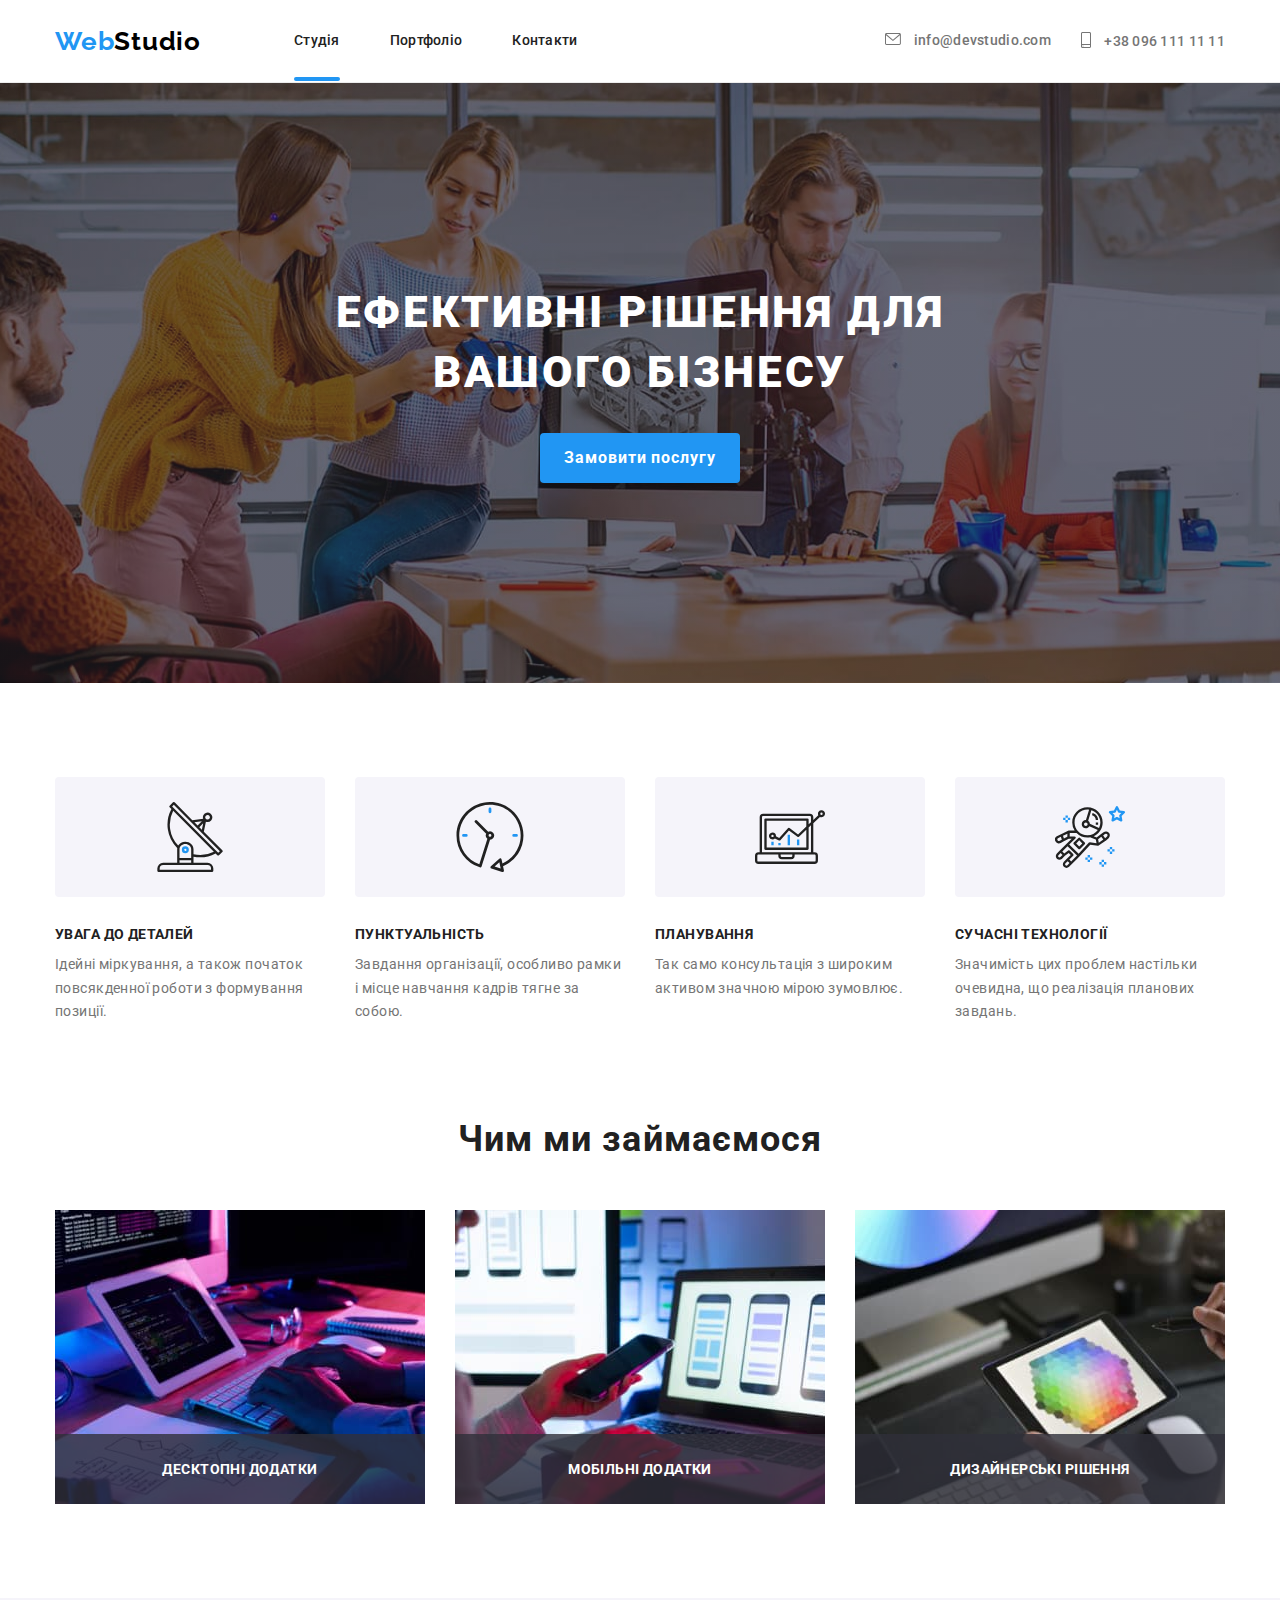
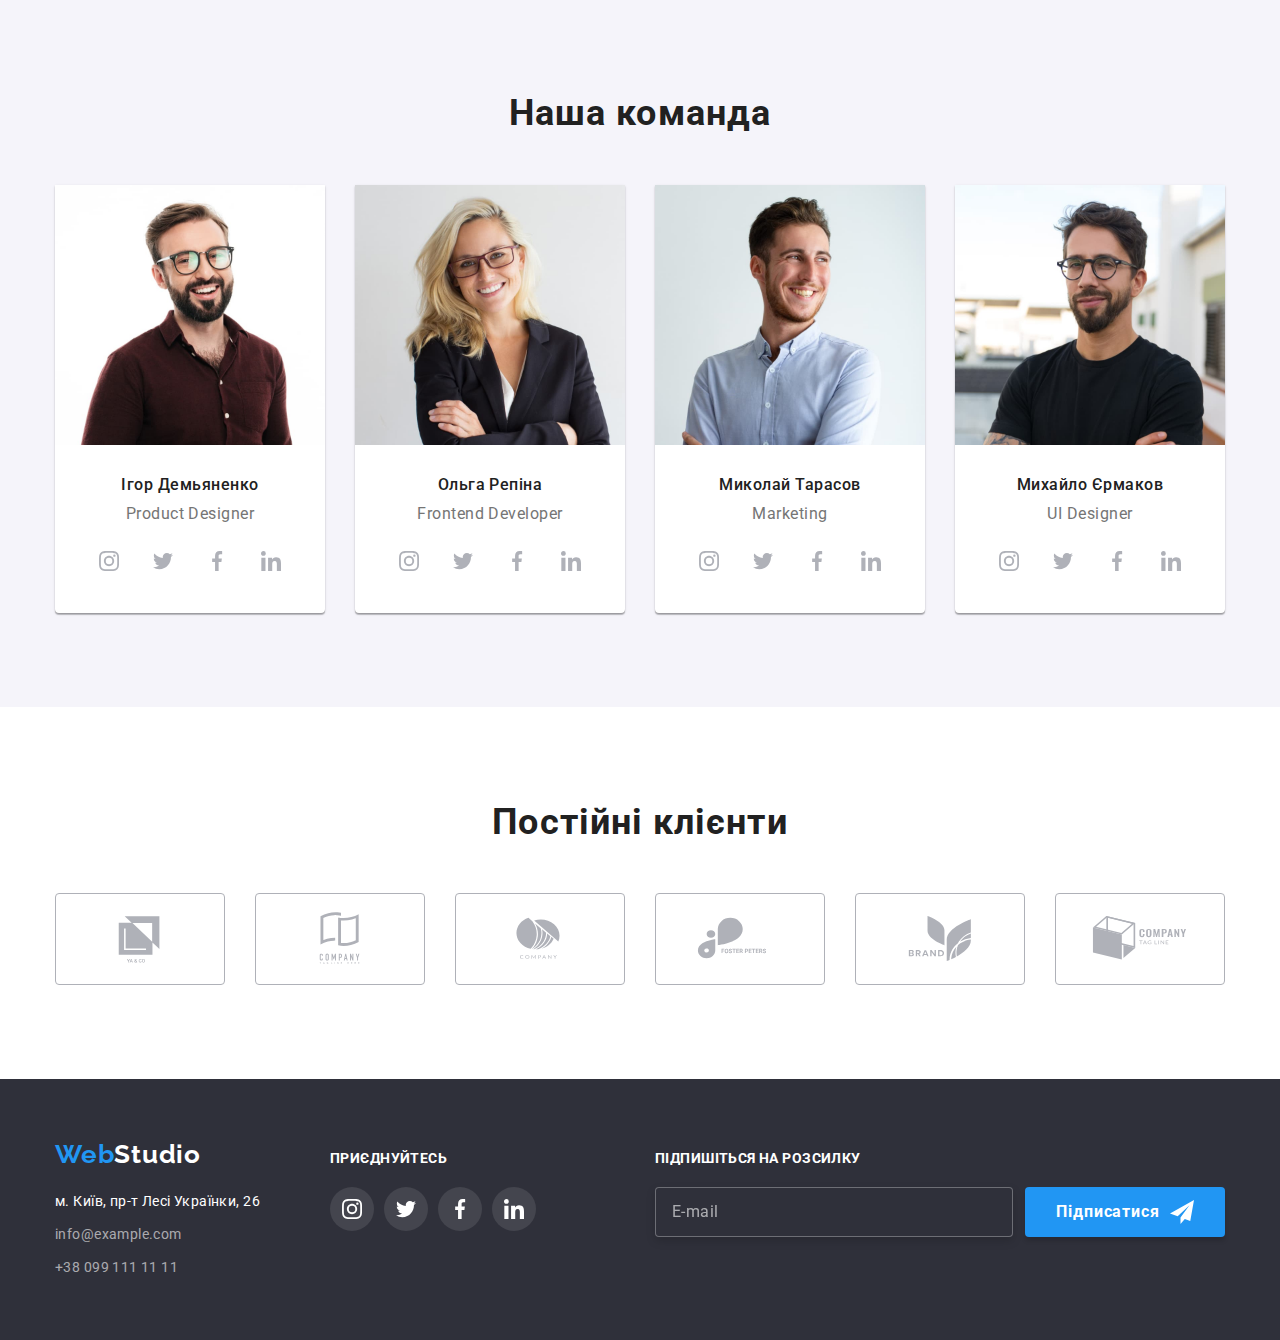
==== commit a1653257: "img for hero" ====
--- a/index.html
+++ b/index.html
@@ -60,15 +60,52 @@
 				</ul>
 				<button class="menu-open" type="button"></button>
 			</div>
+			<div class="mob-menu">
+				<div class="container">
+					<button class="menu-close" type="button"></button>
+					<div class="mob-menu-top">
+						<nav class="mob-menu-nav">
+							<ul class="mob-menu-nav__list">
+								<li class="mob-menu-nav__item">
+									<a href="./index.html" class="mob-menu-nav__link active">Студія</a>
+								</li>
+								<li class="mob-menu-nav__item">
+									<a href="./portfolio.html" class="mob-menu-nav__link">Портфоліо</a>
+								</li>
+								<li class="mob-menu-nav__item">
+									<a href="" class="mob-menu-nav__link">Контакти</a>
+								</li>
+							</ul>
+						</nav>
+					</div>
+					<div class="mob-menu-button">
+						<ul class="mob-menu-cont">
+							<li class="mob-menu-cont__item">
+								<a href="tel:+380961111111" class="mob-menu-cont__tel"> +38 096 111 11 11</a>
+							</li>
+							<li class="mob-menu-cont__item">
+								<a href="mailto:info@devstudio.com" class="mob-menu-cont__mail"> info@devstudio.com </a>
+							</li>
+						</ul>
+
+						<ul class="mob-menu-soc">
+							<li class="mob-menu-soc__item"><a href="" class="mob-menu-soc__link">Instagram</a></li>
+							<li class="mob-menu-soc__item"><a href="" class="mob-menu-soc__link">Twitter</a></li>
+							<li class="mob-menu-soc__item"><a href="" class="mob-menu-soc__link">Facebook</a></li>
+							<li class="mob-menu-soc__item"><a href="" class="mob-menu-soc__link">LinkedIn</a></li>
+						</ul>
+					</div>
+				</div>
+			</div>
 		</header>
 
 		<main>
-			<!-- <section class="hero">
+			<section class="hero">
 				<div class="container">
 					<h1 class="hero__title">Ефективні рішення для вашого бізнесу</h1>
 					<button type="button" class="hero__btn" data-modal-open>Замовити послугу</button>
 				</div>
-			</section> -->
+			</section>
 
 			<section class="features section">
 				<div class="container container-features">
@@ -473,5 +510,6 @@
 		</div>
 
 		<script src="./js/modal.js"></script>
+		<script src="./js/menu.js"></script>
 	</body>
 </html>
--- a/css/main.min.css
+++ b/css/main.min.css
@@ -1 +1 @@
-:root{--primary-text-color: #757575;--title-text-color: #212121;--accent-color: #2196f3;--primary-white-color: #ffffff;--logo-black-color: #000000;--second-btn-color: #188ce8;--first-bgcolor: #ffffff;--second-bgcolor: #2f303a;--fourth-bgcolor: #f5f4fa;--footer-mail-tel-color: rgba(255, 255, 255, 0.6);--transition-function: 250ms cubic-bezier(0.4, 0, 0.2, 1)}body{font-family:"Roboto",sans-serif;font-style:normal;color:var(--primary-text-color)}h2,h3{color:var(--title-text-color)}h1,h2,h3,p{margin:0}ul{list-style:none;margin:0;padding-left:0}a{text-decoration:none}img{display:block;max-width:100%;height:auto;width:100%}.container{width:100%;max-width:1200px;padding-left:15px;padding-right:15px;margin:0 auto}@media screen and (min-width: 480px){.container{max-width:480px}}@media screen and (min-width: 768px){.container{max-width:768px}}@media screen and (min-width: 1200px){.container{max-width:1200px}}.visually-hidden{position:absolute;white-space:nowrap;width:1px;height:1px;overflow:hidden;border:0;padding:0;clip:rect(0 0 0 0);clip-path:inset(50%);margin:-1px}.logo{font-family:"Raleway";font-weight:700;font-size:24px;line-height:1.16;letter-spacing:.03em}@media screen and (min-width: 1200px){.logo{font-size:26px;line-height:1.19}}.logo__prefix{color:var(--accent-color)}.logo__suffix-header{color:var(--logo-black-color)}.logo__suffix-footer{color:var(--primary-white-color)}.header{background-color:var(--first-bgcolor);border-bottom:1px solid #ececec}.header>.container{display:flex;align-items:center}.navigation{display:flex;align-items:center}.navigation__list{display:none}@media screen and (min-width: 480px)and (min-width: 768px){.navigation__list{display:flex;margin-left:87px}}@media screen and (min-width: 1200px){.navigation__list{display:flex;margin-left:93px}}.navigation__link{font-weight:500;font-size:14px;line-height:1.14;letter-spacing:.02em;color:var(--title-text-color);display:inline-block;padding-top:32px;padding-bottom:32px;transition:color var(--transition-function)}.navigation__link .active{color:var(--accent-color)}.navigation__link:hover,.navigation__link:focus{color:var(--accent-color)}.navigation__item:not(:last-child){margin-right:50px}.navigation .active{position:relative}.navigation .active::after{position:absolute;left:0;bottom:0;content:"";width:100%;height:4px;border-radius:2px;background-color:var(--accent-color)}.header__list-contacts{display:none}@media screen and (min-width: 480px)and (min-width: 768px){.header__list-contacts{display:flex;flex-wrap:wrap;gap:10px;margin-left:74px}}@media screen and (min-width: 1200px){.header__list-contacts{margin-left:auto;gap:30px;align-items:center}}.contacts__mail,.contacts__tel{font-family:"Roboto";font-style:normal;font-weight:500;font-size:12px;line-height:1.16;letter-spacing:.02em;color:var(--primary-text-color);display:inline-block;transition:color var(--transition-function)}@media screen and (min-width: 1200px){.contacts__mail,.contacts__tel{font-size:14px;line-height:1.14}}@media screen and (min-width: 1200px){.contacts__mail,.contacts__tel{padding-top:32px;padding-bottom:32px}}.contacts__mail:hover,.contacts__mail:focus,.contacts__tel:hover,.contacts__tel:focus{color:var(--accent-color)}.contacts__icon{margin-right:10px;fill:currentColor}.icon-tel{vertical-align:-2px}.menu-open{width:40px;height:40px;background-color:var(--first-bgcolor);border:none;background-image:url(../images/menu_mob.svg);background-repeat:no-repeat;background-position:center;margin-left:auto;padding:22px}@media screen and (min-width: 768px){.menu-open{display:none}}.footer{background-color:var(--second-bgcolor);padding-top:60px;padding-bottom:60px}@media screen and (max-width: 480px),(min-width: 480px),(min-width: 768px){.footer__info{text-align:center}}@media screen and (min-width: 1200px){.footer__info{display:flex;align-items:baseline;text-align:inherit}}@media screen and (min-width: 768px){.footer__info .tablet{display:flex;align-items:baseline;justify-content:space-around}}.footer__info .address{font-style:normal;margin-top:20px;margin-bottom:20px}@media screen and (min-width: 1200px){.footer__info .address{margin-bottom:0}}.footer__info .address__item:not(:last-child){margin-bottom:8px}@media screen and (min-width: 1200px){.footer__info .address__item:not(:last-child){margin-bottom:9px}}.footer__info .address__text{font-size:14px;line-height:1.71;letter-spacing:.03em;color:var(--primary-white-color)}.footer__info .address__mail,.footer__info .address__tel{font-size:14px;line-height:1.71;letter-spacing:.03em;color:var(--footer-mail-tel-color)}.footer__info .address__mail:hover,.footer__info .address__mail:focus,.footer__info .address__tel:hover,.footer__info .address__tel:focus{color:var(--accent-color)}.footer__info .footer-social{margin-bottom:20px}@media screen and (min-width: 1200px){.footer__info .footer-social{margin-bottom:0}}@media screen and (min-width: 1200px){.footer__info .footer-social{margin-left:70px}}.footer__info .social__text{font-weight:700;font-size:14px;line-height:1.14;letter-spacing:.03em;text-transform:uppercase;color:#fff;margin-bottom:20px}@media screen and (min-width: 1200px){.footer__info .social__text{display:flex}}.footer .social__list{display:flex;gap:10px;justify-content:center}.footer .social__link{width:44px;height:44px;border-radius:50%;background-color:#44454e;display:flex;align-items:center;justify-content:center;fill:#fff;transition:background-color var(--transition-function)}.footer .social__link:hover,.footer .social__link:focus{background-color:var(--accent-color)}.footer .footer-mailing{margin-left:auto}.footer .mailing__text{font-weight:700;font-size:14px;line-height:1.14;letter-spacing:.03em;text-transform:uppercase;color:#fff;margin-bottom:20px}@media screen and (min-width: 1200px){.footer .mailing__text{display:flex}}@media screen and (max-width: 480px),(min-width: 480px){.footer .mailing__form{display:flex;flex-wrap:wrap;justify-content:center}}@media screen and (min-width: 768px){.footer .mailing__form{flex-direction:column;align-items:center}}@media screen and (min-width: 1200px){.footer .mailing__form{flex-direction:row;gap:12px}}.footer .mailing__input{margin-bottom:20px;width:100%;height:50px;border:1px solid rgba(255,255,255,.3);filter:drop-shadow(0px 4px 4px rgba(0, 0, 0, 0.15));border-radius:4px;background:var(--second-bgcolor);padding-left:16px;color:var(--primary-white-color)}@media screen and (min-width: 1200px){.footer .mailing__input{margin-bottom:0}}@media screen and (min-width: 480px){.footer .mailing__input{width:450px}}@media screen and (min-width: 1200px){.footer .mailing__input{width:358px}}.footer .mailing__input::placeholder{font-size:16px;line-height:1.25;display:flex;align-items:center;letter-spacing:.03em;color:rgba(255,255,255,.6)}.footer .mailing__btn{width:200px;height:50px;font-family:"Roboto";font-weight:700;font-size:16px;line-height:1.88;display:flex;align-items:center;justify-content:center;text-align:center;letter-spacing:.06em;gap:10px;color:var(--primary-white-color);background:#2196f3;box-shadow:0px 4px 4px rgba(0,0,0,.15);border-radius:4px;cursor:pointer;border:none}@media screen and (min-width: 1200px){.footer .mailing__btn-icon{display:flex;align-items:center;justify-content:center}}.hero{background-color:var(--second-bgcolor);text-align:center;padding-top:200px;padding-bottom:200px;max-width:1600px;margin:0 auto;background-image:linear-gradient(rgba(47, 48, 58, 0.4), rgba(47, 48, 58, 0.4)),url(../images/herofon.jpg);background-repeat:no-repeat;background-position:center;background-size:cover}.hero__title{font-weight:900;font-size:44px;line-height:1.36;letter-spacing:.06em;text-transform:uppercase;color:var(--primary-white-color);max-width:696px;margin-bottom:30px;margin-left:auto;margin-right:auto}.hero__btn{background:var(--accent-color);font-family:inherit;font-weight:700;font-size:16px;line-height:1.88;letter-spacing:.06em;color:var(--primary-white-color);box-shadow:0px 4px 4px rgba(0,0,0,.15);border-radius:4px;border:none;cursor:pointer;display:block;margin:0 auto;min-width:200px;height:50px;transition:background var(--transition-function)}.hero__btn:hover,.hero__btn:focus{background:var(--second-btn-color)}.section{padding-top:60px;padding-bottom:60px}@media screen and (min-width: 1200px){.section{padding-top:94px;padding-bottom:94px}}.features{background-color:var(--first-bgcolor)}.features__list{display:flex;flex-wrap:wrap;gap:30px}.features__item{font-size:14px;line-height:1.71;letter-spacing:.03em;width:100%;margin:0 auto}@media screen and (min-width: 768px){.features__item{width:calc((100% - 30px)/2)}}@media screen and (min-width: 1200px){.features__item{width:calc((100% - 90px)/4)}}.features__icon{width:100%;height:120px;background-color:var(--fourth-bgcolor);margin-bottom:30px;display:flex;align-items:center;justify-content:center;border-radius:4px}.features__title{font-weight:700;font-size:14px;line-height:1.14;letter-spacing:.03em;text-transform:uppercase;margin-bottom:10px;text-align:center}@media screen and (min-width: 768px){.features__title{text-align:left}}.about{background-color:var(--first-bgcolor);padding-top:0}@media screen and (max-width: 1199.98px){.about{display:none}}.about__title{font-weight:700;font-size:36px;line-height:1.17;text-align:center;letter-spacing:.03em;margin-bottom:50px}.about__list{display:flex;gap:30px}.about__item{position:relative}.about__top-text{font-weight:700;font-size:14px;line-height:1.14;text-align:center;letter-spacing:.03em;text-transform:uppercase;color:var(--primary-white-color);background-color:rgba(47,48,58,.8);position:absolute;bottom:0;left:0;width:100%;min-height:70px;display:flex;align-items:center;justify-content:center}.team{background-color:var(--fourth-bgcolor)}.team__main-title{font-weight:700;font-size:36px;line-height:1.17;text-align:center;letter-spacing:.03em;margin-bottom:50px}.team__list{display:flex;flex-wrap:wrap;gap:30px}.team__item{background-color:var(--primary-white-color);width:calc((100% - 90px)/4);box-shadow:0px 1px 3px rgba(0,0,0,.12),0px 1px 1px rgba(0,0,0,.14),0px 2px 1px rgba(0,0,0,.2);border-radius:0px 0px 4px 4px;width:100%}@media screen and (min-width: 768px){.team__item{width:calc((100% - 30px)/2)}}@media screen and (min-width: 1200px){.team__item{width:calc((100% - 90px)/4)}}.team__title{font-weight:500;font-size:16px;line-height:1.19;text-align:center;letter-spacing:.03em;margin-top:30px;margin-bottom:10px}.team__info{font-size:16px;line-height:1.19;text-align:center;letter-spacing:.03em}.team__list-icon{display:flex;justify-content:center;gap:10px;margin:16px 32px 30px 32px}.social-icon__link{width:44px;height:44px;border-radius:50%;display:flex;align-items:center;justify-content:center;fill:#afb1b8;transition:fill var(--transition-function),background-color var(--transition-function)}.social-icon__link:hover,.social-icon__link:focus{fill:var(--primary-white-color);background-color:var(--accent-color)}.clients{background-color:var(--first-bgcolor)}.clients__title{font-weight:700;font-size:36px;line-height:1.17;text-align:center;letter-spacing:.03em;margin-bottom:50px}.clients__list{display:flex;flex-wrap:wrap;justify-content:center;gap:30px}.clients__item{width:100%}@media screen and (min-width: 480px){.clients__item{width:calc((100% - 30px)/2)}}@media screen and (min-width: 768px){.clients__item{width:calc((100% - 60px)/3)}}@media screen and (min-width: 1200px){.clients__item{width:calc((100% - 150px)/6)}}.clients__link{width:100%;height:92px;display:flex;align-items:center;justify-content:center;border:1px solid #afb1b8;border-radius:4px;fill:#afb1b8;transition:fill var(--transition-function)}.clients__link:hover,.clients__link:focus{fill:var(--accent-color);border:1px solid var(--accent-color)}.backdrop{position:fixed;top:0;width:100%;height:100%;background-color:rgba(0,0,0,.2);transition:opacity var(--transition-function),visibility var(--transition-function)}.modal{width:528px;min-height:581px;background-color:var(--first-bgcolor);box-shadow:0px 1px 3px rgba(0,0,0,.12),0px 1px 1px rgba(0,0,0,.14),0px 2px 1px rgba(0,0,0,.2);border-radius:4px;position:absolute;top:50%;left:50%;transform:translate(-50%, -50%) scale(1);transition:transform var(--transition-function);padding:40px}.backdrop.is-hidden .modal{transform:translate(-50%, -50%) scale(0)}.modal__btn{position:absolute;top:8px;right:8px;width:30px;height:30px;background-color:var(--first-bgcolor);border:1px solid rgba(0,0,0,.1);border-radius:50%;background-image:url(../images/close-black.svg);background-repeat:no-repeat;background-position:center;cursor:pointer;transition:background-image var(--transition-function)}.modal__btn:hover,.modal__btn:focus{background-image:url(../images/close-blue.svg)}.is-hidden{opacity:0;visibility:hidden;pointer-events:none}.modal__title{font-weight:700;font-size:20px;line-height:1.15;text-align:center;letter-spacing:.03em;color:var(--title-text-color);margin-bottom:12px}.modal__field{margin-bottom:10px}.modal__form{font-size:12px;line-height:1.16;letter-spacing:.01em;color:var(--primary-text-color);display:block;margin-bottom:4px}.modal__input-wrap{position:relative}.modal__input{width:100%;height:40px;border:1px solid rgba(33,33,33,.2);border-radius:4px;padding-left:40px;outline:rgba(0,0,0,0);cursor:pointer;transition:border var(--transition-function)}.modal__input:hover,.modal__input:focus{border:1px solid var(--accent-color)}.modal__input-icon{position:absolute;left:12px;top:50%;transform:translateY(-50%);transition:fill var(--transition-function)}.modal__input:focus+.modal__input-icon{fill:var(--accent-color)}.modal__field-text{margin-bottom:20px}.modal__user-text{width:448px;height:120px;border:1px solid rgba(33,33,33,.2);border-radius:4px;resize:none;padding:12px 16px;outline:rgba(0,0,0,0);cursor:pointer;transition:border var(--transition-function)}.modal__user-text::placeholder{font-size:12px;line-height:1.16;letter-spacing:.01em;color:rgba(117,117,117,.5)}.modal__user-text:hover,.modal__user-text:focus{border:1px solid var(--accent-color)}.modal__checkbox{display:flex;justify-content:center}.modal__form-check{font-size:14px;line-height:1.71;letter-spacing:.03em;color:var(--primary-text-color);display:flex;align-items:center}.modal__check{width:16px;height:15px;border:2px solid var(--title-text-color);border-radius:2px;margin-right:7px;display:flex;align-items:center;justify-content:center}.modal__check-icon{fill:rgba(0,0,0,0)}.modal__user-check:checked+.modal__form-check .modal__check-icon{fill:var(--primary-white-color)}.modal__user-check:checked+.modal__form-check span{border:none;background-color:var(--accent-color);transition:border-color var(--transition-function)}.modal__user-check:hover+.modal__form-check span,.modal__user-check:focus+.modal__form-check span{border-color:var(--accent-color)}.modal__check-link{font-size:14px;line-height:1.71;letter-spacing:.03em;text-decoration-line:underline;color:var(--accent-color)}.submit__btn{font-family:"Roboto";font-style:normal;font-weight:700;font-size:16px;line-height:1.88;display:flex;align-items:center;text-align:center;letter-spacing:.06em;color:var(--primary-white-color);width:200px;height:50px;background-color:var(--accent-color);box-shadow:0px 4px 4px rgba(0,0,0,.15);border-radius:4px;border:none;cursor:pointer;display:block;margin:0 auto;margin-top:30px;transition:background var(--transition-function)}.submit__btn:hover,.submit__btn:focus{background:var(--second-btn-color)}.portfolio{background-color:var(--first-bgcolor)}@media screen and (min-width: 480px){.portfolio__list-btn{margin-bottom:40px}}@media screen and (min-width: 768px){.portfolio__list-btn{margin-bottom:30px}}@media screen and (min-width: 1200px){.portfolio__list-btn{margin-bottom:50px}}.buttons{display:flex;flex-wrap:wrap;justify-content:flex-start;gap:8px}@media screen and (min-width: 768px){.buttons{justify-content:center}}.buttons__portfolio{background:var(--fourth-bgcolor);font-family:"Roboto";font-style:inherit;font-weight:500;font-size:16px;line-height:1.62;text-align:center;letter-spacing:.03em;color:var(--title-text-color);cursor:pointer;border-radius:4px;padding:6px 22px;border-color:rgba(0,0,0,0);transition:color var(--transition-function),background-color var(--transition-function),box-shadow var(--transition-function)}.buttons__portfolio:hover,.buttons__portfolio:focus{color:var(--primary-white-color);background-color:var(--accent-color);box-shadow:0px 3px 1px rgba(0,0,0,.1),0px 1px 2px rgba(0,0,0,.08),0px 2px 2px rgba(0,0,0,.12)}.images{display:flex;flex-wrap:wrap;gap:30px}.images__item{background-color:var(--primary-white-color);width:calc((100% - 60px)/3);text-align:left;width:100%}@media screen and (min-width: 768px){.images__item{width:calc((100% - 30px)/2)}}@media screen and (min-width: 1200px){.images__item{width:calc((100% - 60px)/3)}}.images__link{display:block;transition:box-shadow var(--transition-function)}.images__link:hover,.images__link:focus{box-shadow:0px 1px 1px rgba(0,0,0,.12),0px 4px 4px rgba(0,0,0,.06),1px 4px 6px rgba(0,0,0,.16)}.images__top-wrap{position:relative;overflow:hidden}.images__top-text{font-size:18px;line-height:1.5;letter-spacing:.03em;position:absolute;top:0;left:0;right:0;height:100%;color:var(--primary-white-color);background-color:rgba(33,150,243,.9);padding:63px 24px;transform:translateY(100%);transition:transform var(--transition-function);overflow:auto}.images__link:hover .images__top-text{transform:translateY(0%)}.images__title-info{padding:20px 24px;border:1px solid #eee;border-top:0}.images__title{font-weight:700;font-size:18px;line-height:2;letter-spacing:.06em;margin-bottom:4px}.images__info{font-size:16px;line-height:1.87;letter-spacing:.03em;color:var(--primary-text-color)}/*# sourceMappingURL=main.min.css.map */+:root{--primary-text-color: #757575;--title-text-color: #212121;--accent-color: #2196f3;--primary-white-color: #ffffff;--logo-black-color: #000000;--second-btn-color: #188ce8;--first-bgcolor: #ffffff;--second-bgcolor: #2f303a;--fourth-bgcolor: #f5f4fa;--footer-mail-tel-color: rgba(255, 255, 255, 0.6);--transition-function: 250ms cubic-bezier(0.4, 0, 0.2, 1)}body{font-family:"Roboto",sans-serif;font-style:normal;color:var(--primary-text-color)}h2,h3{color:var(--title-text-color)}h1,h2,h3,p{margin:0}ul{list-style:none;margin:0;padding-left:0}a{text-decoration:none}img{display:block;max-width:100%;height:auto;width:100%}.container{width:100%;max-width:1200px;padding-left:15px;padding-right:15px;margin:0 auto}@media screen and (min-width: 480px){.container{max-width:480px}}@media screen and (min-width: 768px){.container{max-width:768px}}@media screen and (min-width: 1200px){.container{max-width:1200px}}.visually-hidden{position:absolute;white-space:nowrap;width:1px;height:1px;overflow:hidden;border:0;padding:0;clip:rect(0 0 0 0);clip-path:inset(50%);margin:-1px}.logo{font-family:"Raleway";font-weight:700;font-size:24px;line-height:1.16;letter-spacing:.03em}@media screen and (min-width: 1200px){.logo{font-size:26px;line-height:1.19}}.logo__prefix{color:var(--accent-color)}.logo__suffix-header{color:var(--logo-black-color)}.logo__suffix-footer{color:var(--primary-white-color)}.header{background-color:var(--first-bgcolor);border-bottom:1px solid #ececec}.header>.container{display:flex;align-items:center}.navigation{display:flex;align-items:center}.navigation__list{display:none}@media screen and (min-width: 480px)and (min-width: 768px){.navigation__list{display:flex;margin-left:87px}}@media screen and (min-width: 1200px){.navigation__list{display:flex;margin-left:93px}}.navigation__link{font-weight:500;font-size:14px;line-height:1.14;letter-spacing:.02em;color:var(--title-text-color);display:inline-block;padding-top:32px;padding-bottom:32px;transition:color var(--transition-function)}.navigation__link .active{color:var(--accent-color)}.navigation__link:hover,.navigation__link:focus{color:var(--accent-color)}.navigation__item:not(:last-child){margin-right:50px}.navigation .active{position:relative}.navigation .active::after{position:absolute;left:0;bottom:0;content:"";width:100%;height:4px;border-radius:2px;background-color:var(--accent-color)}.header__list-contacts{display:none}@media screen and (min-width: 480px)and (min-width: 768px){.header__list-contacts{display:flex;flex-wrap:wrap;gap:10px;margin-left:74px}}@media screen and (min-width: 1200px){.header__list-contacts{margin-left:auto;gap:30px;align-items:center}}.contacts__mail,.contacts__tel{font-family:"Roboto";font-style:normal;font-weight:500;font-size:12px;line-height:1.16;letter-spacing:.02em;color:var(--primary-text-color);display:inline-block;transition:color var(--transition-function)}@media screen and (min-width: 1200px){.contacts__mail,.contacts__tel{font-size:14px;line-height:1.14}}@media screen and (min-width: 1200px){.contacts__mail,.contacts__tel{padding-top:32px;padding-bottom:32px}}.contacts__mail:hover,.contacts__mail:focus,.contacts__tel:hover,.contacts__tel:focus{color:var(--accent-color)}.contacts__icon{margin-right:10px;fill:currentColor}.icon-tel{vertical-align:-2px}.menu-open{width:40px;height:40px;background-color:var(--first-bgcolor);border:none;background-image:url(../images/menu_mob.svg);background-repeat:no-repeat;background-position:center;margin-left:auto;margin-top:22px;margin-bottom:22px}@media screen and (min-width: 768px){.menu-open{display:none}}.mob-menu{position:fixed;width:100vw;height:100vh;top:0;background-color:var(--first-bgcolor);padding-top:10px;padding-bottom:48px;padding-left:40px}@media screen and (min-width: 768px){.mob-menu{display:none}}.mob-menu .menu-close{width:40px;height:40px;background-color:var(--first-bgcolor);border:none;background-image:url(../images/close_mob.svg);background-repeat:no-repeat;background-position:center;display:block;margin-left:auto;margin-top:10px}.mob-menu-nav__link{font-weight:500;font-size:40px;line-height:47px;letter-spacing:1.18;color:var(--title-text-color)}.mob-menu-nav__item:not(:last-child){margin-bottom:32px}.mob-menu-cont__tel{font-weight:500;font-size:34px;line-height:1.18;letter-spacing:.02em;color:var(--accent-color);display:inline-block;margin-top:302px;margin-bottom:32px}.mob-menu-cont__mail{font-weight:500;font-size:24px;line-height:28px;letter-spacing:.02em;color:var(--primary-text-color);display:inline-block;margin-bottom:64px}.mob-menu-soc{display:flex;gap:20px}.mob-menu-soc__link{font-weight:500;font-size:18px;line-height:1.22;letter-spacing:.02em;color:var(--accent-color)}.mob-menu-soc__item{border-right:1px solid rgba(33,33,33,.2)}.footer{background-color:var(--second-bgcolor);padding-top:60px;padding-bottom:60px}@media screen and (max-width: 480px),(min-width: 480px),(min-width: 768px){.footer__info{text-align:center}}@media screen and (min-width: 1200px){.footer__info{display:flex;align-items:baseline;text-align:inherit}}@media screen and (min-width: 768px){.footer__info .tablet{display:flex;align-items:baseline;justify-content:space-around}}.footer__info .address{font-style:normal;margin-top:20px;margin-bottom:20px}@media screen and (min-width: 1200px){.footer__info .address{margin-bottom:0}}.footer__info .address__item:not(:last-child){margin-bottom:8px}@media screen and (min-width: 1200px){.footer__info .address__item:not(:last-child){margin-bottom:9px}}.footer__info .address__text{font-size:14px;line-height:1.71;letter-spacing:.03em;color:var(--primary-white-color)}.footer__info .address__mail,.footer__info .address__tel{font-size:14px;line-height:1.71;letter-spacing:.03em;color:var(--footer-mail-tel-color)}.footer__info .address__mail:hover,.footer__info .address__mail:focus,.footer__info .address__tel:hover,.footer__info .address__tel:focus{color:var(--accent-color)}.footer__info .footer-social{margin-bottom:20px}@media screen and (min-width: 1200px){.footer__info .footer-social{margin-bottom:0}}@media screen and (min-width: 1200px){.footer__info .footer-social{margin-left:70px}}.footer__info .social__text{font-weight:700;font-size:14px;line-height:1.14;letter-spacing:.03em;text-transform:uppercase;color:#fff;margin-bottom:20px}@media screen and (min-width: 1200px){.footer__info .social__text{display:flex}}.footer .social__list{display:flex;gap:10px;justify-content:center}.footer .social__link{width:44px;height:44px;border-radius:50%;background-color:#44454e;display:flex;align-items:center;justify-content:center;fill:#fff;transition:background-color var(--transition-function)}.footer .social__link:hover,.footer .social__link:focus{background-color:var(--accent-color)}.footer .footer-mailing{margin-left:auto}.footer .mailing__text{font-weight:700;font-size:14px;line-height:1.14;letter-spacing:.03em;text-transform:uppercase;color:#fff;margin-bottom:20px}@media screen and (min-width: 1200px){.footer .mailing__text{display:flex}}@media screen and (max-width: 480px),(min-width: 480px){.footer .mailing__form{display:flex;flex-wrap:wrap;justify-content:center}}@media screen and (min-width: 768px){.footer .mailing__form{flex-direction:column;align-items:center}}@media screen and (min-width: 1200px){.footer .mailing__form{flex-direction:row;gap:12px}}.footer .mailing__input{margin-bottom:20px;width:100%;height:50px;border:1px solid rgba(255,255,255,.3);filter:drop-shadow(0px 4px 4px rgba(0, 0, 0, 0.15));border-radius:4px;background:var(--second-bgcolor);padding-left:16px;color:var(--primary-white-color)}@media screen and (min-width: 1200px){.footer .mailing__input{margin-bottom:0}}@media screen and (min-width: 480px){.footer .mailing__input{width:450px}}@media screen and (min-width: 1200px){.footer .mailing__input{width:358px}}.footer .mailing__input::placeholder{font-size:16px;line-height:1.25;display:flex;align-items:center;letter-spacing:.03em;color:rgba(255,255,255,.6)}.footer .mailing__btn{width:200px;height:50px;font-family:"Roboto";font-weight:700;font-size:16px;line-height:1.88;display:flex;align-items:center;justify-content:center;text-align:center;letter-spacing:.06em;gap:10px;color:var(--primary-white-color);background:#2196f3;box-shadow:0px 4px 4px rgba(0,0,0,.15);border-radius:4px;cursor:pointer;border:none}@media screen and (min-width: 1200px){.footer .mailing__btn-icon{display:flex;align-items:center;justify-content:center}}.hero{background-color:var(--second-bgcolor)}@media screen and (min-width: 480px){.hero{background-image:linear-gradient(rgba(47, 48, 58, 0.4), rgba(47, 48, 58, 0.4)),url(../images/mobile-hero.jpg);background-repeat:no-repeat;background-position:center;background-size:cover}}@media screen and (min-width: 480px)and (min-device-pixel-ratio: 2),screen and (min-width: 480px)and (min-resolution: 192dpi),screen and (min-width: 480px)and (min-resolution: 2dppx){.hero{background-image:linear-gradient(rgba(47, 48, 58, 0.4), rgba(47, 48, 58, 0.4)),url(../images/mobile-hero2x.jpg)}}@media screen and (min-width: 768px){.hero{background-image:linear-gradient(rgba(47, 48, 58, 0.4), rgba(47, 48, 58, 0.4)),url(../images/tablet-hero.jpg);background-repeat:no-repeat;background-position:center;background-size:cover}}@media screen and (min-width: 768px)and (min-device-pixel-ratio: 2),screen and (min-width: 768px)and (min-resolution: 192dpi),screen and (min-width: 768px)and (min-resolution: 2dppx){.hero{background-image:linear-gradient(rgba(47, 48, 58, 0.4), rgba(47, 48, 58, 0.4)),url(../images/tablet-hero2x.jpg)}}@media screen and (min-width: 1200px){.hero{text-align:center;padding-top:200px;padding-bottom:200px;max-width:1600px;margin:0 auto;background-image:linear-gradient(rgba(47, 48, 58, 0.4), rgba(47, 48, 58, 0.4)),url(../images/herofon.jpg);background-repeat:no-repeat;background-position:center;background-size:cover}}@media screen and (min-width: 1200px)and (min-device-pixel-ratio: 2),screen and (min-width: 1200px)and (min-resolution: 192dpi),screen and (min-width: 1200px)and (min-resolution: 2dppx){.hero{background-image:linear-gradient(rgba(47, 48, 58, 0.4), rgba(47, 48, 58, 0.4)),url(../images/decktop-hero2x.jpg)}}.hero__title{font-weight:900;font-size:44px;line-height:1.36;letter-spacing:.06em;text-transform:uppercase;color:var(--primary-white-color);max-width:696px;margin-bottom:30px;margin-left:auto;margin-right:auto}.hero__btn{background:var(--accent-color);font-family:inherit;font-weight:700;font-size:16px;line-height:1.88;letter-spacing:.06em;color:var(--primary-white-color);box-shadow:0px 4px 4px rgba(0,0,0,.15);border-radius:4px;border:none;cursor:pointer;display:block;margin:0 auto;min-width:200px;height:50px;transition:background var(--transition-function)}.hero__btn:hover,.hero__btn:focus{background:var(--second-btn-color)}.section{padding-top:60px;padding-bottom:60px}@media screen and (min-width: 1200px){.section{padding-top:94px;padding-bottom:94px}}.features{background-color:var(--first-bgcolor)}.features__list{display:flex;flex-wrap:wrap;gap:30px}.features__item{font-size:14px;line-height:1.71;letter-spacing:.03em;width:100%;margin:0 auto}@media screen and (min-width: 768px){.features__item{width:calc((100% - 30px)/2)}}@media screen and (min-width: 1200px){.features__item{width:calc((100% - 90px)/4)}}.features__icon{width:100%;height:120px;background-color:var(--fourth-bgcolor);margin-bottom:30px;display:flex;align-items:center;justify-content:center;border-radius:4px}.features__title{font-weight:700;font-size:14px;line-height:1.14;letter-spacing:.03em;text-transform:uppercase;margin-bottom:10px;text-align:center}@media screen and (min-width: 768px){.features__title{text-align:left}}.about{background-color:var(--first-bgcolor);padding-top:0}@media screen and (max-width: 1199.98px){.about{display:none}}.about__title{font-weight:700;font-size:36px;line-height:1.17;text-align:center;letter-spacing:.03em;margin-bottom:50px}.about__list{display:flex;gap:30px}.about__item{position:relative}.about__top-text{font-weight:700;font-size:14px;line-height:1.14;text-align:center;letter-spacing:.03em;text-transform:uppercase;color:var(--primary-white-color);background-color:rgba(47,48,58,.8);position:absolute;bottom:0;left:0;width:100%;min-height:70px;display:flex;align-items:center;justify-content:center}.team{background-color:var(--fourth-bgcolor)}.team__main-title{font-weight:700;font-size:36px;line-height:1.17;text-align:center;letter-spacing:.03em;margin-bottom:50px}.team__list{display:flex;flex-wrap:wrap;gap:30px}.team__item{background-color:var(--primary-white-color);width:calc((100% - 90px)/4);box-shadow:0px 1px 3px rgba(0,0,0,.12),0px 1px 1px rgba(0,0,0,.14),0px 2px 1px rgba(0,0,0,.2);border-radius:0px 0px 4px 4px;width:100%}@media screen and (min-width: 768px){.team__item{width:calc((100% - 30px)/2)}}@media screen and (min-width: 1200px){.team__item{width:calc((100% - 90px)/4)}}.team__title{font-weight:500;font-size:16px;line-height:1.19;text-align:center;letter-spacing:.03em;margin-top:30px;margin-bottom:10px}.team__info{font-size:16px;line-height:1.19;text-align:center;letter-spacing:.03em}.team__list-icon{display:flex;justify-content:center;gap:10px;margin:16px 32px 30px 32px}.social-icon__link{width:44px;height:44px;border-radius:50%;display:flex;align-items:center;justify-content:center;fill:#afb1b8;transition:fill var(--transition-function),background-color var(--transition-function)}.social-icon__link:hover,.social-icon__link:focus{fill:var(--primary-white-color);background-color:var(--accent-color)}.clients{background-color:var(--first-bgcolor)}.clients__title{font-weight:700;font-size:36px;line-height:1.17;text-align:center;letter-spacing:.03em;margin-bottom:50px}.clients__list{display:flex;flex-wrap:wrap;justify-content:center;gap:30px}.clients__item{width:100%}@media screen and (min-width: 480px){.clients__item{width:calc((100% - 30px)/2)}}@media screen and (min-width: 768px){.clients__item{width:calc((100% - 60px)/3)}}@media screen and (min-width: 1200px){.clients__item{width:calc((100% - 150px)/6)}}.clients__link{width:100%;height:92px;display:flex;align-items:center;justify-content:center;border:1px solid #afb1b8;border-radius:4px;fill:#afb1b8;transition:fill var(--transition-function)}.clients__link:hover,.clients__link:focus{fill:var(--accent-color);border:1px solid var(--accent-color)}.backdrop{position:fixed;top:0;width:100%;height:100%;background-color:rgba(0,0,0,.2);transition:opacity var(--transition-function),visibility var(--transition-function)}.modal{width:528px;min-height:581px;background-color:var(--first-bgcolor);box-shadow:0px 1px 3px rgba(0,0,0,.12),0px 1px 1px rgba(0,0,0,.14),0px 2px 1px rgba(0,0,0,.2);border-radius:4px;position:absolute;top:50%;left:50%;transform:translate(-50%, -50%) scale(1);transition:transform var(--transition-function);padding:40px}.backdrop.is-hidden .modal{transform:translate(-50%, -50%) scale(0)}.modal__btn{position:absolute;top:8px;right:8px;width:30px;height:30px;background-color:var(--first-bgcolor);border:1px solid rgba(0,0,0,.1);border-radius:50%;background-image:url(../images/close-black.svg);background-repeat:no-repeat;background-position:center;cursor:pointer;transition:background-image var(--transition-function)}.modal__btn:hover,.modal__btn:focus{background-image:url(../images/close-blue.svg)}.is-hidden{opacity:0;visibility:hidden;pointer-events:none}.modal__title{font-weight:700;font-size:20px;line-height:1.15;text-align:center;letter-spacing:.03em;color:var(--title-text-color);margin-bottom:12px}.modal__field{margin-bottom:10px}.modal__form{font-size:12px;line-height:1.16;letter-spacing:.01em;color:var(--primary-text-color);display:block;margin-bottom:4px}.modal__input-wrap{position:relative}.modal__input{width:100%;height:40px;border:1px solid rgba(33,33,33,.2);border-radius:4px;padding-left:40px;outline:rgba(0,0,0,0);cursor:pointer;transition:border var(--transition-function)}.modal__input:hover,.modal__input:focus{border:1px solid var(--accent-color)}.modal__input-icon{position:absolute;left:12px;top:50%;transform:translateY(-50%);transition:fill var(--transition-function)}.modal__input:focus+.modal__input-icon{fill:var(--accent-color)}.modal__field-text{margin-bottom:20px}.modal__user-text{width:448px;height:120px;border:1px solid rgba(33,33,33,.2);border-radius:4px;resize:none;padding:12px 16px;outline:rgba(0,0,0,0);cursor:pointer;transition:border var(--transition-function)}.modal__user-text::placeholder{font-size:12px;line-height:1.16;letter-spacing:.01em;color:rgba(117,117,117,.5)}.modal__user-text:hover,.modal__user-text:focus{border:1px solid var(--accent-color)}.modal__checkbox{display:flex;justify-content:center}.modal__form-check{font-size:14px;line-height:1.71;letter-spacing:.03em;color:var(--primary-text-color);display:flex;align-items:center}.modal__check{width:16px;height:15px;border:2px solid var(--title-text-color);border-radius:2px;margin-right:7px;display:flex;align-items:center;justify-content:center}.modal__check-icon{fill:rgba(0,0,0,0)}.modal__user-check:checked+.modal__form-check .modal__check-icon{fill:var(--primary-white-color)}.modal__user-check:checked+.modal__form-check span{border:none;background-color:var(--accent-color);transition:border-color var(--transition-function)}.modal__user-check:hover+.modal__form-check span,.modal__user-check:focus+.modal__form-check span{border-color:var(--accent-color)}.modal__check-link{font-size:14px;line-height:1.71;letter-spacing:.03em;text-decoration-line:underline;color:var(--accent-color)}.submit__btn{font-family:"Roboto";font-style:normal;font-weight:700;font-size:16px;line-height:1.88;display:flex;align-items:center;text-align:center;letter-spacing:.06em;color:var(--primary-white-color);width:200px;height:50px;background-color:var(--accent-color);box-shadow:0px 4px 4px rgba(0,0,0,.15);border-radius:4px;border:none;cursor:pointer;display:block;margin:0 auto;margin-top:30px;transition:background var(--transition-function)}.submit__btn:hover,.submit__btn:focus{background:var(--second-btn-color)}.portfolio{background-color:var(--first-bgcolor)}@media screen and (min-width: 480px){.portfolio__list-btn{margin-bottom:40px}}@media screen and (min-width: 768px){.portfolio__list-btn{margin-bottom:30px}}@media screen and (min-width: 1200px){.portfolio__list-btn{margin-bottom:50px}}.buttons{display:flex;flex-wrap:wrap;justify-content:flex-start;gap:8px}@media screen and (min-width: 768px){.buttons{justify-content:center}}.buttons__portfolio{background:var(--fourth-bgcolor);font-family:"Roboto";font-style:inherit;font-weight:500;font-size:16px;line-height:1.62;text-align:center;letter-spacing:.03em;color:var(--title-text-color);cursor:pointer;border-radius:4px;padding:6px 22px;border-color:rgba(0,0,0,0);transition:color var(--transition-function),background-color var(--transition-function),box-shadow var(--transition-function)}.buttons__portfolio:hover,.buttons__portfolio:focus{color:var(--primary-white-color);background-color:var(--accent-color);box-shadow:0px 3px 1px rgba(0,0,0,.1),0px 1px 2px rgba(0,0,0,.08),0px 2px 2px rgba(0,0,0,.12)}.images{display:flex;flex-wrap:wrap;gap:30px}.images__item{background-color:var(--primary-white-color);width:calc((100% - 60px)/3);text-align:left;width:100%}@media screen and (min-width: 768px){.images__item{width:calc((100% - 30px)/2)}}@media screen and (min-width: 1200px){.images__item{width:calc((100% - 60px)/3)}}.images__link{display:block;transition:box-shadow var(--transition-function)}.images__link:hover,.images__link:focus{box-shadow:0px 1px 1px rgba(0,0,0,.12),0px 4px 4px rgba(0,0,0,.06),1px 4px 6px rgba(0,0,0,.16)}.images__top-wrap{position:relative;overflow:hidden}.images__top-text{font-size:18px;line-height:1.5;letter-spacing:.03em;position:absolute;top:0;left:0;right:0;height:100%;color:var(--primary-white-color);background-color:rgba(33,150,243,.9);padding:63px 24px;transform:translateY(100%);transition:transform var(--transition-function);overflow:auto}.images__link:hover .images__top-text{transform:translateY(0%)}.images__title-info{padding:20px 24px;border:1px solid #eee;border-top:0}.images__title{font-weight:700;font-size:18px;line-height:2;letter-spacing:.06em;margin-bottom:4px}.images__info{font-size:16px;line-height:1.87;letter-spacing:.03em;color:var(--primary-text-color)}/*# sourceMappingURL=main.min.css.map */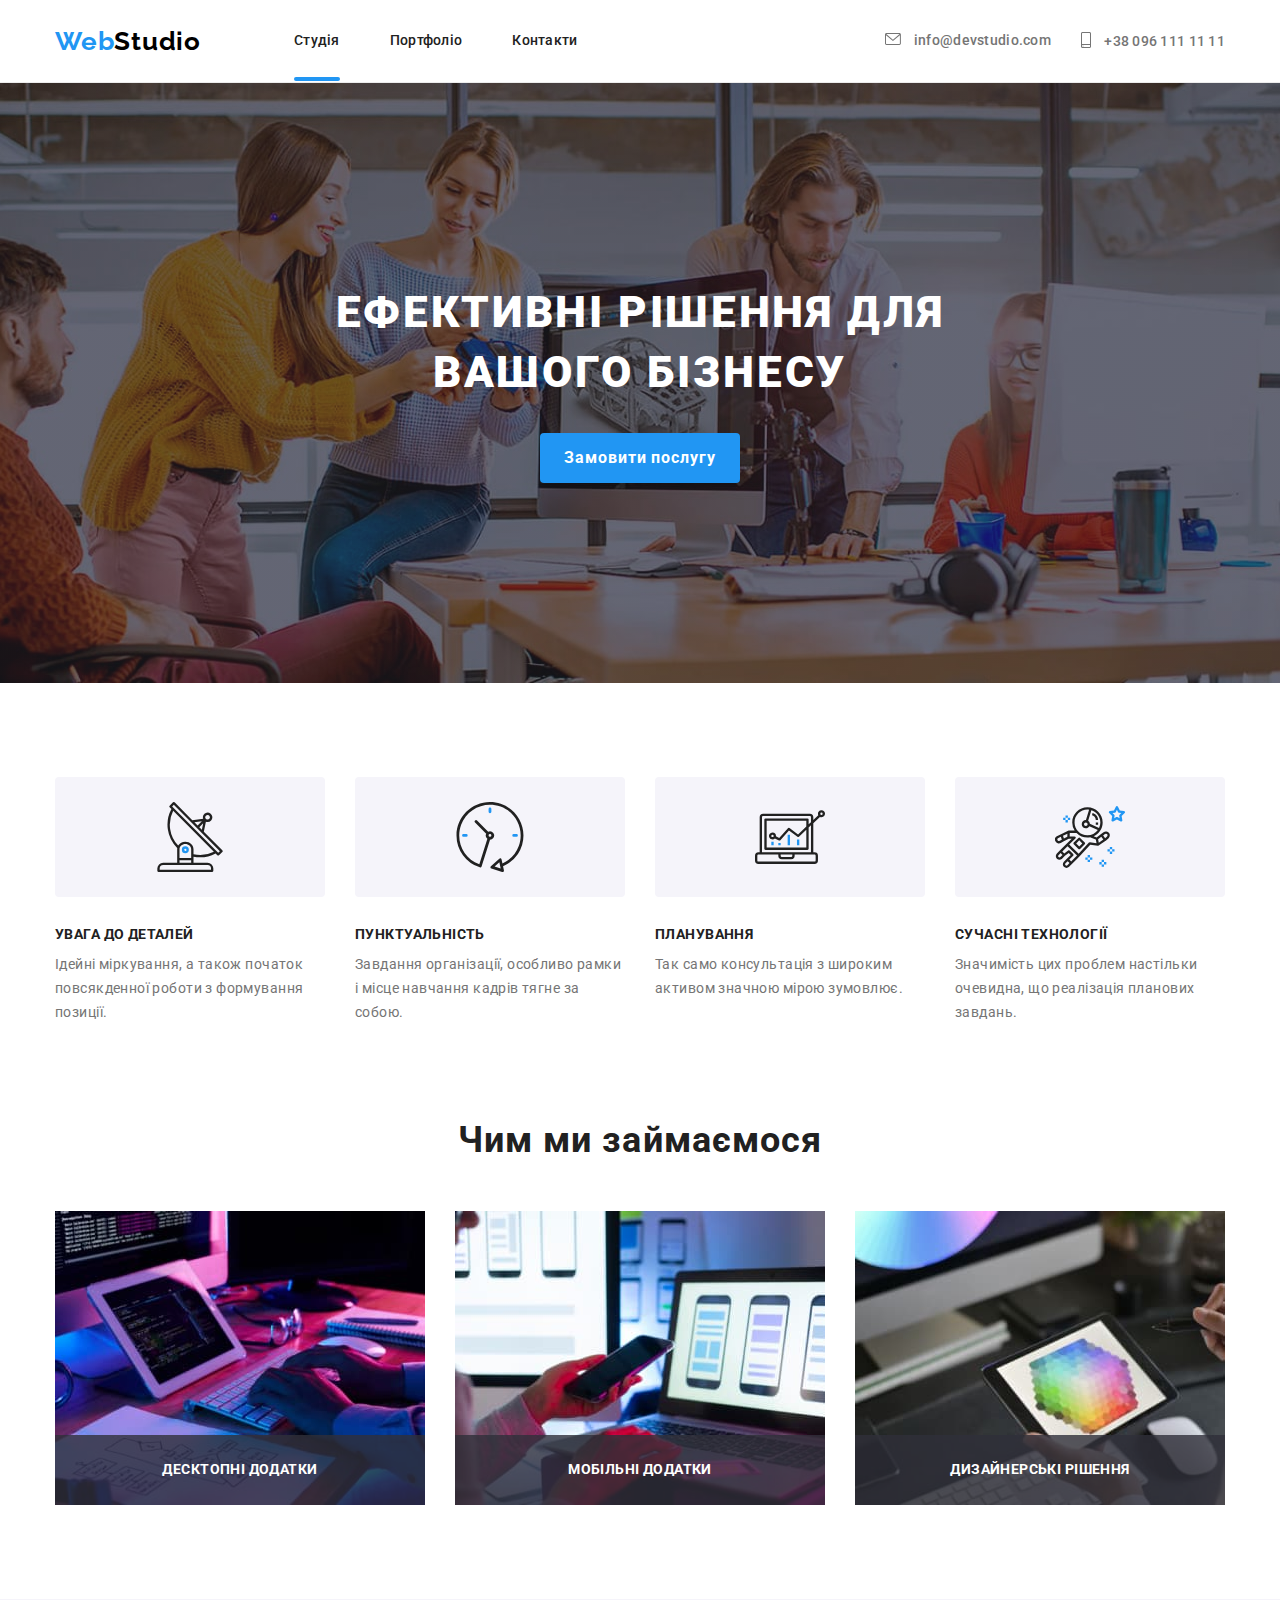
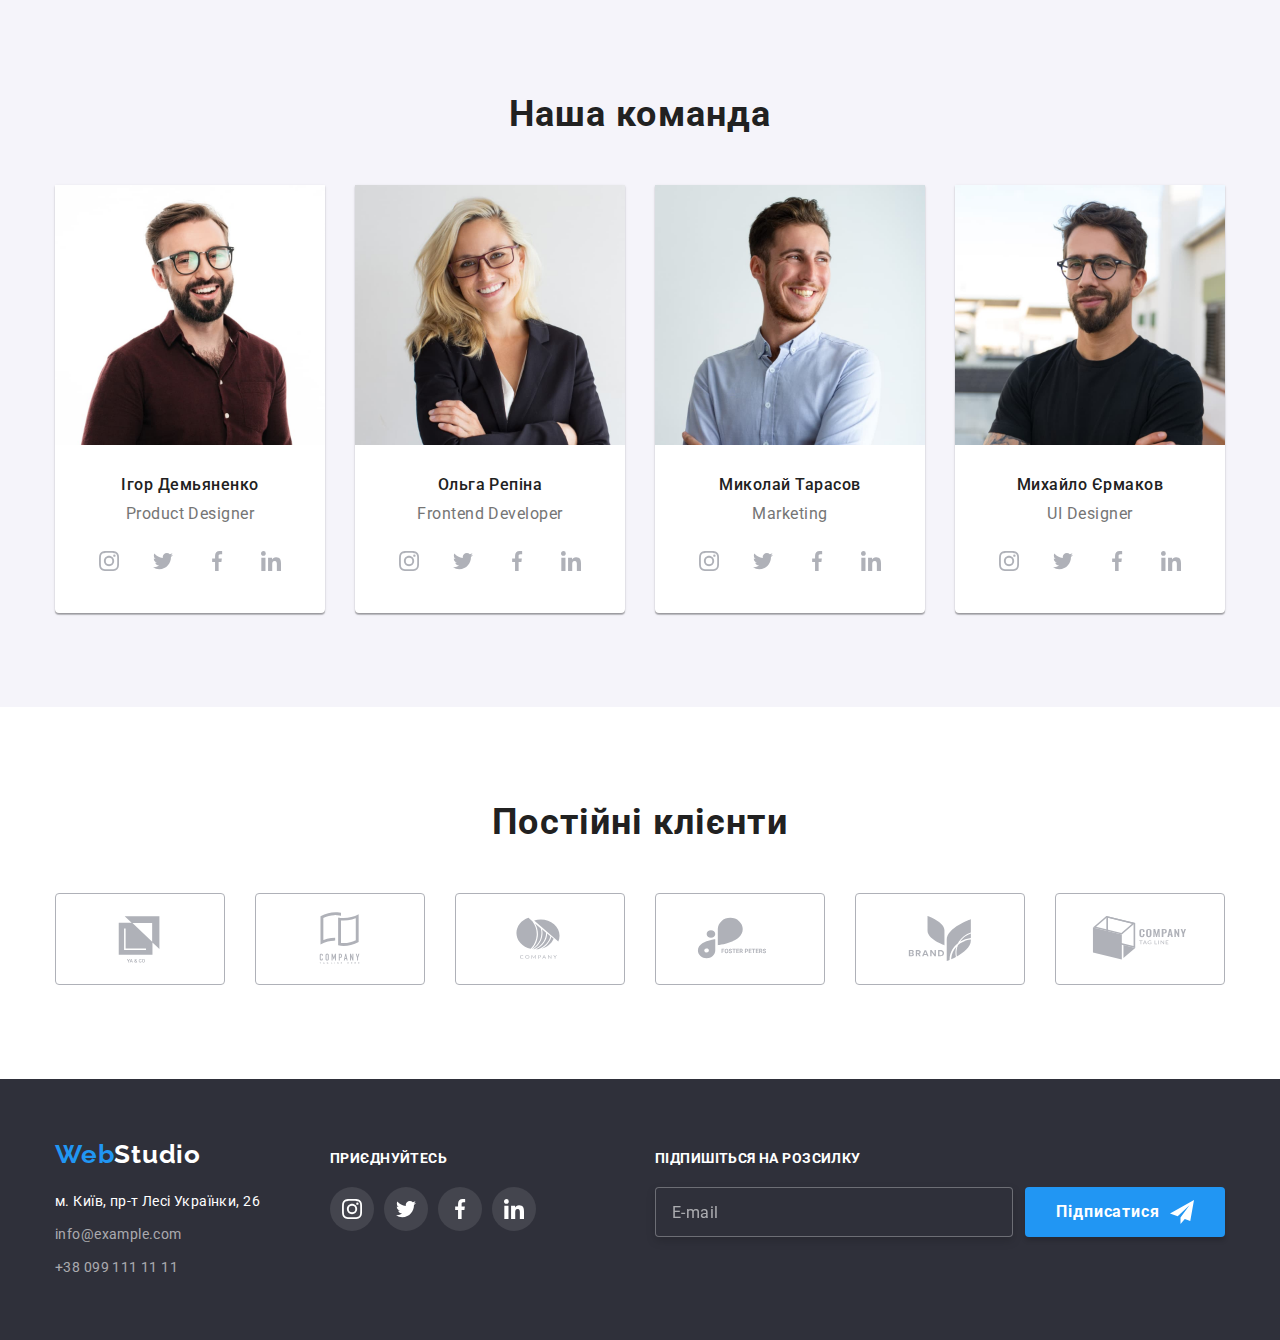
==== commit 05545d87: "team all and foto done" ====
--- a/index.html
+++ b/index.html
@@ -184,7 +184,18 @@
 					<h2 class="team__main-title">Наша команда</h2>
 					<ul class="team__list">
 						<li class="team__item">
-							<img src="./images/img4.jpg" alt="Ігор Демьяненко" width="270" height="260" />
+							<picture>
+								<source srcset="./images/img4.jpg 1x, ./images/img4-2x-min.jpg 2x" media="(min-width: 1200px)" />
+								<source
+									srcset="./images/img4tab-min.jpg 1x, ./images/img4tab2x-min.jpg 2x"
+									media="(min-width: 768px)"
+								/>
+								<source
+									srcset="./images/img4mob-min.jpg 1x, ./images/img4mob2x-min.jpg 2x"
+									media="(max-width: 767px)"
+								/>
+								<img src="./images/img4mob-min.jpg" alt="Ігор Демьяненко" width="450" height="460" />
+							</picture>
 							<h3 class="team__title">Ігор Демьяненко</h3>
 							<p class="team__info">Product Designer</p>
 							<ul class="social-icon team__list-icon">
@@ -219,7 +230,18 @@
 							</ul>
 						</li>
 						<li class="team__item">
-							<img src="./images/img5.jpg" alt="Ольга Репіна" width="270" height="260" />
+							<picture>
+								<source srcset="./images/img5.jpg 1x, ./images/img5-2x-min.jpg 2x" media="(min-width: 1200px)" />
+								<source
+									srcset="./images/img5tab-min.jpg 1x, ./images/img5tab2x-min.jpg 2x"
+									media="(min-width: 768px)"
+								/>
+								<source
+									srcset="./images/img5mob-min.jpg 1x, ./images/img5mob2x-min.jpg 2x"
+									media="(max-width: 767px)"
+								/>
+								<img src="./images/img5mob-min.jpg" alt="Ольга Репіна" width="450" height="460" />
+							</picture>
 							<h3 class="team__title">Ольга Репіна</h3>
 							<p class="team__info">Frontend Developer</p>
 							<ul class="social-icon team__list-icon">
@@ -254,7 +276,18 @@
 							</ul>
 						</li>
 						<li class="team__item">
-							<img src="./images/img6.jpg" alt="Миколай Тарасов" width="270" height="260" />
+							<picture>
+								<source srcset="./images/img6.jpg 1x, ./images/img6-2x-min.jpg 2x" media="(min-width: 1200px)" />
+								<source
+									srcset="./images/img6tab-min.jpg 1x, ./images/img6tab2x-min.jpg 2x"
+									media="(min-width: 768px)"
+								/>
+								<source
+									srcset="./images/img6mob-min.jpg 1x, ./images/img6mob2x-min.jpg 2x"
+									media="(max-width: 767px)"
+								/>
+								<img src="./images/img6mob-min.jpg" alt="Миколай Тарасов" width="450" height="460" />
+							</picture>
 							<h3 class="team__title">Миколай Тарасов</h3>
 							<p class="team__info">Marketing</p>
 							<ul class="social-icon team__list-icon">
@@ -289,7 +322,18 @@
 							</ul>
 						</li>
 						<li class="team__item">
-							<img src="./images/img7.jpg" alt="Михайло Єрмаков" width="270" height="260" />
+							<picture>
+								<source srcset="./images/img7.jpg 1x, ./images/img7-2x-min.jpg 2x" media="(min-width: 1200px)" />
+								<source
+									srcset="./images/img7tab-min.jpg 1x, ./images/img7tab2x-min.jpg 2x"
+									media="(min-width: 768px)"
+								/>
+								<source
+									srcset="./images/img7mob-min.jpg 1x, ./images/img7mob2x-min.jpg 2x"
+									media="(max-width: 767px)"
+								/>
+								<img src="./images/img7mob-min.jpg" alt="Михайло Єрмаков" width="450" height="460" />
+							</picture>
 							<h3 class="team__title">Михайло Єрмаков</h3>
 							<p class="team__info">UI Designer</p>
 							<ul class="social-icon team__list-icon">
--- a/css/main.min.css
+++ b/css/main.min.css
@@ -1 +1 @@
-:root{--primary-text-color: #757575;--title-text-color: #212121;--accent-color: #2196f3;--primary-white-color: #ffffff;--logo-black-color: #000000;--second-btn-color: #188ce8;--first-bgcolor: #ffffff;--second-bgcolor: #2f303a;--fourth-bgcolor: #f5f4fa;--footer-mail-tel-color: rgba(255, 255, 255, 0.6);--transition-function: 250ms cubic-bezier(0.4, 0, 0.2, 1)}body{font-family:"Roboto",sans-serif;font-style:normal;color:var(--primary-text-color)}h2,h3{color:var(--title-text-color)}h1,h2,h3,p{margin:0}ul{list-style:none;margin:0;padding-left:0}a{text-decoration:none}img{display:block;max-width:100%;height:auto;width:100%}.container{width:100%;max-width:1200px;padding-left:15px;padding-right:15px;margin:0 auto}@media screen and (min-width: 480px){.container{max-width:480px}}@media screen and (min-width: 768px){.container{max-width:768px}}@media screen and (min-width: 1200px){.container{max-width:1200px}}.visually-hidden{position:absolute;white-space:nowrap;width:1px;height:1px;overflow:hidden;border:0;padding:0;clip:rect(0 0 0 0);clip-path:inset(50%);margin:-1px}.logo{font-family:"Raleway";font-weight:700;font-size:24px;line-height:1.16;letter-spacing:.03em}@media screen and (min-width: 1200px){.logo{font-size:26px;line-height:1.19}}.logo__prefix{color:var(--accent-color)}.logo__suffix-header{color:var(--logo-black-color)}.logo__suffix-footer{color:var(--primary-white-color)}.header{background-color:var(--first-bgcolor);border-bottom:1px solid #ececec}.header>.container{display:flex;align-items:center}.navigation{display:flex;align-items:center}.navigation__list{display:none}@media screen and (min-width: 480px)and (min-width: 768px){.navigation__list{display:flex;margin-left:87px}}@media screen and (min-width: 1200px){.navigation__list{display:flex;margin-left:93px}}.navigation__link{font-weight:500;font-size:14px;line-height:1.14;letter-spacing:.02em;color:var(--title-text-color);display:inline-block;padding-top:32px;padding-bottom:32px;transition:color var(--transition-function)}.navigation__link .active{color:var(--accent-color)}.navigation__link:hover,.navigation__link:focus{color:var(--accent-color)}.navigation__item:not(:last-child){margin-right:50px}.navigation .active{position:relative}.navigation .active::after{position:absolute;left:0;bottom:0;content:"";width:100%;height:4px;border-radius:2px;background-color:var(--accent-color)}.header__list-contacts{display:none}@media screen and (min-width: 480px)and (min-width: 768px){.header__list-contacts{display:flex;flex-wrap:wrap;gap:10px;margin-left:74px}}@media screen and (min-width: 1200px){.header__list-contacts{margin-left:auto;gap:30px;align-items:center}}.contacts__mail,.contacts__tel{font-family:"Roboto";font-style:normal;font-weight:500;font-size:12px;line-height:1.16;letter-spacing:.02em;color:var(--primary-text-color);display:inline-block;transition:color var(--transition-function)}@media screen and (min-width: 1200px){.contacts__mail,.contacts__tel{font-size:14px;line-height:1.14}}@media screen and (min-width: 1200px){.contacts__mail,.contacts__tel{padding-top:32px;padding-bottom:32px}}.contacts__mail:hover,.contacts__mail:focus,.contacts__tel:hover,.contacts__tel:focus{color:var(--accent-color)}.contacts__icon{margin-right:10px;fill:currentColor}.icon-tel{vertical-align:-2px}.menu-open{width:40px;height:40px;background-color:var(--first-bgcolor);border:none;background-image:url(../images/menu_mob.svg);background-repeat:no-repeat;background-position:center;margin-left:auto;margin-top:22px;margin-bottom:22px}@media screen and (min-width: 768px){.menu-open{display:none}}.mob-menu{position:fixed;width:100vw;height:100vh;top:0;background-color:var(--first-bgcolor);padding-top:10px;padding-bottom:48px;padding-left:40px}@media screen and (min-width: 768px){.mob-menu{display:none}}.mob-menu .menu-close{width:40px;height:40px;background-color:var(--first-bgcolor);border:none;background-image:url(../images/close_mob.svg);background-repeat:no-repeat;background-position:center;display:block;margin-left:auto;margin-top:10px}.mob-menu-nav__link{font-weight:500;font-size:40px;line-height:47px;letter-spacing:1.18;color:var(--title-text-color)}.mob-menu-nav__item:not(:last-child){margin-bottom:32px}.mob-menu-cont__tel{font-weight:500;font-size:34px;line-height:1.18;letter-spacing:.02em;color:var(--accent-color);display:inline-block;margin-top:302px;margin-bottom:32px}.mob-menu-cont__mail{font-weight:500;font-size:24px;line-height:28px;letter-spacing:.02em;color:var(--primary-text-color);display:inline-block;margin-bottom:64px}.mob-menu-soc{display:flex;gap:20px}.mob-menu-soc__link{font-weight:500;font-size:18px;line-height:1.22;letter-spacing:.02em;color:var(--accent-color)}.mob-menu-soc__item{border-right:1px solid rgba(33,33,33,.2)}.footer{background-color:var(--second-bgcolor);padding-top:60px;padding-bottom:60px}@media screen and (max-width: 480px),(min-width: 480px),(min-width: 768px){.footer__info{text-align:center}}@media screen and (min-width: 1200px){.footer__info{display:flex;align-items:baseline;text-align:inherit}}@media screen and (min-width: 768px){.footer__info .tablet{display:flex;align-items:baseline;justify-content:space-around}}.footer__info .address{font-style:normal;margin-top:20px;margin-bottom:20px}@media screen and (min-width: 1200px){.footer__info .address{margin-bottom:0}}.footer__info .address__item:not(:last-child){margin-bottom:8px}@media screen and (min-width: 1200px){.footer__info .address__item:not(:last-child){margin-bottom:9px}}.footer__info .address__text{font-size:14px;line-height:1.71;letter-spacing:.03em;color:var(--primary-white-color)}.footer__info .address__mail,.footer__info .address__tel{font-size:14px;line-height:1.71;letter-spacing:.03em;color:var(--footer-mail-tel-color)}.footer__info .address__mail:hover,.footer__info .address__mail:focus,.footer__info .address__tel:hover,.footer__info .address__tel:focus{color:var(--accent-color)}.footer__info .footer-social{margin-bottom:20px}@media screen and (min-width: 1200px){.footer__info .footer-social{margin-bottom:0}}@media screen and (min-width: 1200px){.footer__info .footer-social{margin-left:70px}}.footer__info .social__text{font-weight:700;font-size:14px;line-height:1.14;letter-spacing:.03em;text-transform:uppercase;color:#fff;margin-bottom:20px}@media screen and (min-width: 1200px){.footer__info .social__text{display:flex}}.footer .social__list{display:flex;gap:10px;justify-content:center}.footer .social__link{width:44px;height:44px;border-radius:50%;background-color:#44454e;display:flex;align-items:center;justify-content:center;fill:#fff;transition:background-color var(--transition-function)}.footer .social__link:hover,.footer .social__link:focus{background-color:var(--accent-color)}.footer .footer-mailing{margin-left:auto}.footer .mailing__text{font-weight:700;font-size:14px;line-height:1.14;letter-spacing:.03em;text-transform:uppercase;color:#fff;margin-bottom:20px}@media screen and (min-width: 1200px){.footer .mailing__text{display:flex}}@media screen and (max-width: 480px),(min-width: 480px){.footer .mailing__form{display:flex;flex-wrap:wrap;justify-content:center}}@media screen and (min-width: 768px){.footer .mailing__form{flex-direction:column;align-items:center}}@media screen and (min-width: 1200px){.footer .mailing__form{flex-direction:row;gap:12px}}.footer .mailing__input{margin-bottom:20px;width:100%;height:50px;border:1px solid rgba(255,255,255,.3);filter:drop-shadow(0px 4px 4px rgba(0, 0, 0, 0.15));border-radius:4px;background:var(--second-bgcolor);padding-left:16px;color:var(--primary-white-color)}@media screen and (min-width: 1200px){.footer .mailing__input{margin-bottom:0}}@media screen and (min-width: 480px){.footer .mailing__input{width:450px}}@media screen and (min-width: 1200px){.footer .mailing__input{width:358px}}.footer .mailing__input::placeholder{font-size:16px;line-height:1.25;display:flex;align-items:center;letter-spacing:.03em;color:rgba(255,255,255,.6)}.footer .mailing__btn{width:200px;height:50px;font-family:"Roboto";font-weight:700;font-size:16px;line-height:1.88;display:flex;align-items:center;justify-content:center;text-align:center;letter-spacing:.06em;gap:10px;color:var(--primary-white-color);background:#2196f3;box-shadow:0px 4px 4px rgba(0,0,0,.15);border-radius:4px;cursor:pointer;border:none}@media screen and (min-width: 1200px){.footer .mailing__btn-icon{display:flex;align-items:center;justify-content:center}}.hero{background-color:var(--second-bgcolor)}@media screen and (min-width: 480px){.hero{background-image:linear-gradient(rgba(47, 48, 58, 0.4), rgba(47, 48, 58, 0.4)),url(../images/mobile-hero.jpg);background-repeat:no-repeat;background-position:center;background-size:cover}}@media screen and (min-width: 480px)and (min-device-pixel-ratio: 2),screen and (min-width: 480px)and (min-resolution: 192dpi),screen and (min-width: 480px)and (min-resolution: 2dppx){.hero{background-image:linear-gradient(rgba(47, 48, 58, 0.4), rgba(47, 48, 58, 0.4)),url(../images/mobile-hero2x.jpg)}}@media screen and (min-width: 768px){.hero{background-image:linear-gradient(rgba(47, 48, 58, 0.4), rgba(47, 48, 58, 0.4)),url(../images/tablet-hero.jpg);background-repeat:no-repeat;background-position:center;background-size:cover}}@media screen and (min-width: 768px)and (min-device-pixel-ratio: 2),screen and (min-width: 768px)and (min-resolution: 192dpi),screen and (min-width: 768px)and (min-resolution: 2dppx){.hero{background-image:linear-gradient(rgba(47, 48, 58, 0.4), rgba(47, 48, 58, 0.4)),url(../images/tablet-hero2x.jpg)}}@media screen and (min-width: 1200px){.hero{text-align:center;padding-top:200px;padding-bottom:200px;max-width:1600px;margin:0 auto;background-image:linear-gradient(rgba(47, 48, 58, 0.4), rgba(47, 48, 58, 0.4)),url(../images/herofon.jpg);background-repeat:no-repeat;background-position:center;background-size:cover}}@media screen and (min-width: 1200px)and (min-device-pixel-ratio: 2),screen and (min-width: 1200px)and (min-resolution: 192dpi),screen and (min-width: 1200px)and (min-resolution: 2dppx){.hero{background-image:linear-gradient(rgba(47, 48, 58, 0.4), rgba(47, 48, 58, 0.4)),url(../images/decktop-hero2x.jpg)}}.hero__title{font-weight:900;font-size:44px;line-height:1.36;letter-spacing:.06em;text-transform:uppercase;color:var(--primary-white-color);max-width:696px;margin-bottom:30px;margin-left:auto;margin-right:auto}.hero__btn{background:var(--accent-color);font-family:inherit;font-weight:700;font-size:16px;line-height:1.88;letter-spacing:.06em;color:var(--primary-white-color);box-shadow:0px 4px 4px rgba(0,0,0,.15);border-radius:4px;border:none;cursor:pointer;display:block;margin:0 auto;min-width:200px;height:50px;transition:background var(--transition-function)}.hero__btn:hover,.hero__btn:focus{background:var(--second-btn-color)}.section{padding-top:60px;padding-bottom:60px}@media screen and (min-width: 1200px){.section{padding-top:94px;padding-bottom:94px}}.features{background-color:var(--first-bgcolor)}.features__list{display:flex;flex-wrap:wrap;gap:30px}.features__item{font-size:14px;line-height:1.71;letter-spacing:.03em;width:100%;margin:0 auto}@media screen and (min-width: 768px){.features__item{width:calc((100% - 30px)/2)}}@media screen and (min-width: 1200px){.features__item{width:calc((100% - 90px)/4)}}.features__icon{width:100%;height:120px;background-color:var(--fourth-bgcolor);margin-bottom:30px;display:flex;align-items:center;justify-content:center;border-radius:4px}.features__title{font-weight:700;font-size:14px;line-height:1.14;letter-spacing:.03em;text-transform:uppercase;margin-bottom:10px;text-align:center}@media screen and (min-width: 768px){.features__title{text-align:left}}.about{background-color:var(--first-bgcolor);padding-top:0}@media screen and (max-width: 1199.98px){.about{display:none}}.about__title{font-weight:700;font-size:36px;line-height:1.17;text-align:center;letter-spacing:.03em;margin-bottom:50px}.about__list{display:flex;gap:30px}.about__item{position:relative}.about__top-text{font-weight:700;font-size:14px;line-height:1.14;text-align:center;letter-spacing:.03em;text-transform:uppercase;color:var(--primary-white-color);background-color:rgba(47,48,58,.8);position:absolute;bottom:0;left:0;width:100%;min-height:70px;display:flex;align-items:center;justify-content:center}.team{background-color:var(--fourth-bgcolor)}.team__main-title{font-weight:700;font-size:36px;line-height:1.17;text-align:center;letter-spacing:.03em;margin-bottom:50px}.team__list{display:flex;flex-wrap:wrap;gap:30px}.team__item{background-color:var(--primary-white-color);width:calc((100% - 90px)/4);box-shadow:0px 1px 3px rgba(0,0,0,.12),0px 1px 1px rgba(0,0,0,.14),0px 2px 1px rgba(0,0,0,.2);border-radius:0px 0px 4px 4px;width:100%}@media screen and (min-width: 768px){.team__item{width:calc((100% - 30px)/2)}}@media screen and (min-width: 1200px){.team__item{width:calc((100% - 90px)/4)}}.team__title{font-weight:500;font-size:16px;line-height:1.19;text-align:center;letter-spacing:.03em;margin-top:30px;margin-bottom:10px}.team__info{font-size:16px;line-height:1.19;text-align:center;letter-spacing:.03em}.team__list-icon{display:flex;justify-content:center;gap:10px;margin:16px 32px 30px 32px}.social-icon__link{width:44px;height:44px;border-radius:50%;display:flex;align-items:center;justify-content:center;fill:#afb1b8;transition:fill var(--transition-function),background-color var(--transition-function)}.social-icon__link:hover,.social-icon__link:focus{fill:var(--primary-white-color);background-color:var(--accent-color)}.clients{background-color:var(--first-bgcolor)}.clients__title{font-weight:700;font-size:36px;line-height:1.17;text-align:center;letter-spacing:.03em;margin-bottom:50px}.clients__list{display:flex;flex-wrap:wrap;justify-content:center;gap:30px}.clients__item{width:100%}@media screen and (min-width: 480px){.clients__item{width:calc((100% - 30px)/2)}}@media screen and (min-width: 768px){.clients__item{width:calc((100% - 60px)/3)}}@media screen and (min-width: 1200px){.clients__item{width:calc((100% - 150px)/6)}}.clients__link{width:100%;height:92px;display:flex;align-items:center;justify-content:center;border:1px solid #afb1b8;border-radius:4px;fill:#afb1b8;transition:fill var(--transition-function)}.clients__link:hover,.clients__link:focus{fill:var(--accent-color);border:1px solid var(--accent-color)}.backdrop{position:fixed;top:0;width:100%;height:100%;background-color:rgba(0,0,0,.2);transition:opacity var(--transition-function),visibility var(--transition-function)}.modal{width:528px;min-height:581px;background-color:var(--first-bgcolor);box-shadow:0px 1px 3px rgba(0,0,0,.12),0px 1px 1px rgba(0,0,0,.14),0px 2px 1px rgba(0,0,0,.2);border-radius:4px;position:absolute;top:50%;left:50%;transform:translate(-50%, -50%) scale(1);transition:transform var(--transition-function);padding:40px}.backdrop.is-hidden .modal{transform:translate(-50%, -50%) scale(0)}.modal__btn{position:absolute;top:8px;right:8px;width:30px;height:30px;background-color:var(--first-bgcolor);border:1px solid rgba(0,0,0,.1);border-radius:50%;background-image:url(../images/close-black.svg);background-repeat:no-repeat;background-position:center;cursor:pointer;transition:background-image var(--transition-function)}.modal__btn:hover,.modal__btn:focus{background-image:url(../images/close-blue.svg)}.is-hidden{opacity:0;visibility:hidden;pointer-events:none}.modal__title{font-weight:700;font-size:20px;line-height:1.15;text-align:center;letter-spacing:.03em;color:var(--title-text-color);margin-bottom:12px}.modal__field{margin-bottom:10px}.modal__form{font-size:12px;line-height:1.16;letter-spacing:.01em;color:var(--primary-text-color);display:block;margin-bottom:4px}.modal__input-wrap{position:relative}.modal__input{width:100%;height:40px;border:1px solid rgba(33,33,33,.2);border-radius:4px;padding-left:40px;outline:rgba(0,0,0,0);cursor:pointer;transition:border var(--transition-function)}.modal__input:hover,.modal__input:focus{border:1px solid var(--accent-color)}.modal__input-icon{position:absolute;left:12px;top:50%;transform:translateY(-50%);transition:fill var(--transition-function)}.modal__input:focus+.modal__input-icon{fill:var(--accent-color)}.modal__field-text{margin-bottom:20px}.modal__user-text{width:448px;height:120px;border:1px solid rgba(33,33,33,.2);border-radius:4px;resize:none;padding:12px 16px;outline:rgba(0,0,0,0);cursor:pointer;transition:border var(--transition-function)}.modal__user-text::placeholder{font-size:12px;line-height:1.16;letter-spacing:.01em;color:rgba(117,117,117,.5)}.modal__user-text:hover,.modal__user-text:focus{border:1px solid var(--accent-color)}.modal__checkbox{display:flex;justify-content:center}.modal__form-check{font-size:14px;line-height:1.71;letter-spacing:.03em;color:var(--primary-text-color);display:flex;align-items:center}.modal__check{width:16px;height:15px;border:2px solid var(--title-text-color);border-radius:2px;margin-right:7px;display:flex;align-items:center;justify-content:center}.modal__check-icon{fill:rgba(0,0,0,0)}.modal__user-check:checked+.modal__form-check .modal__check-icon{fill:var(--primary-white-color)}.modal__user-check:checked+.modal__form-check span{border:none;background-color:var(--accent-color);transition:border-color var(--transition-function)}.modal__user-check:hover+.modal__form-check span,.modal__user-check:focus+.modal__form-check span{border-color:var(--accent-color)}.modal__check-link{font-size:14px;line-height:1.71;letter-spacing:.03em;text-decoration-line:underline;color:var(--accent-color)}.submit__btn{font-family:"Roboto";font-style:normal;font-weight:700;font-size:16px;line-height:1.88;display:flex;align-items:center;text-align:center;letter-spacing:.06em;color:var(--primary-white-color);width:200px;height:50px;background-color:var(--accent-color);box-shadow:0px 4px 4px rgba(0,0,0,.15);border-radius:4px;border:none;cursor:pointer;display:block;margin:0 auto;margin-top:30px;transition:background var(--transition-function)}.submit__btn:hover,.submit__btn:focus{background:var(--second-btn-color)}.portfolio{background-color:var(--first-bgcolor)}@media screen and (min-width: 480px){.portfolio__list-btn{margin-bottom:40px}}@media screen and (min-width: 768px){.portfolio__list-btn{margin-bottom:30px}}@media screen and (min-width: 1200px){.portfolio__list-btn{margin-bottom:50px}}.buttons{display:flex;flex-wrap:wrap;justify-content:flex-start;gap:8px}@media screen and (min-width: 768px){.buttons{justify-content:center}}.buttons__portfolio{background:var(--fourth-bgcolor);font-family:"Roboto";font-style:inherit;font-weight:500;font-size:16px;line-height:1.62;text-align:center;letter-spacing:.03em;color:var(--title-text-color);cursor:pointer;border-radius:4px;padding:6px 22px;border-color:rgba(0,0,0,0);transition:color var(--transition-function),background-color var(--transition-function),box-shadow var(--transition-function)}.buttons__portfolio:hover,.buttons__portfolio:focus{color:var(--primary-white-color);background-color:var(--accent-color);box-shadow:0px 3px 1px rgba(0,0,0,.1),0px 1px 2px rgba(0,0,0,.08),0px 2px 2px rgba(0,0,0,.12)}.images{display:flex;flex-wrap:wrap;gap:30px}.images__item{background-color:var(--primary-white-color);width:calc((100% - 60px)/3);text-align:left;width:100%}@media screen and (min-width: 768px){.images__item{width:calc((100% - 30px)/2)}}@media screen and (min-width: 1200px){.images__item{width:calc((100% - 60px)/3)}}.images__link{display:block;transition:box-shadow var(--transition-function)}.images__link:hover,.images__link:focus{box-shadow:0px 1px 1px rgba(0,0,0,.12),0px 4px 4px rgba(0,0,0,.06),1px 4px 6px rgba(0,0,0,.16)}.images__top-wrap{position:relative;overflow:hidden}.images__top-text{font-size:18px;line-height:1.5;letter-spacing:.03em;position:absolute;top:0;left:0;right:0;height:100%;color:var(--primary-white-color);background-color:rgba(33,150,243,.9);padding:63px 24px;transform:translateY(100%);transition:transform var(--transition-function);overflow:auto}.images__link:hover .images__top-text{transform:translateY(0%)}.images__title-info{padding:20px 24px;border:1px solid #eee;border-top:0}.images__title{font-weight:700;font-size:18px;line-height:2;letter-spacing:.06em;margin-bottom:4px}.images__info{font-size:16px;line-height:1.87;letter-spacing:.03em;color:var(--primary-text-color)}/*# sourceMappingURL=main.min.css.map */+:root{--primary-text-color: #757575;--title-text-color: #212121;--accent-color: #2196f3;--primary-white-color: #ffffff;--logo-black-color: #000000;--second-btn-color: #188ce8;--first-bgcolor: #ffffff;--second-bgcolor: #2f303a;--fourth-bgcolor: #f5f4fa;--footer-mail-tel-color: rgba(255, 255, 255, 0.6);--transition-function: 250ms cubic-bezier(0.4, 0, 0.2, 1)}body{font-family:"Roboto",sans-serif;font-style:normal;color:var(--primary-text-color)}h2,h3{color:var(--title-text-color)}h1,h2,h3,p{margin:0}ul{list-style:none;margin:0;padding-left:0}a{text-decoration:none}img{display:block;max-width:100%;height:auto}.container{width:100%;max-width:1200px;padding-left:15px;padding-right:15px;margin:0 auto}@media screen and (min-width: 480px){.container{max-width:480px}}@media screen and (min-width: 768px){.container{max-width:768px}}@media screen and (min-width: 1200px){.container{max-width:1200px}}.visually-hidden{position:absolute;white-space:nowrap;width:1px;height:1px;overflow:hidden;border:0;padding:0;clip:rect(0 0 0 0);clip-path:inset(50%);margin:-1px}.logo{font-family:"Raleway";font-weight:700;font-size:24px;line-height:1.16;letter-spacing:.03em}@media screen and (min-width: 1200px){.logo{font-size:26px;line-height:1.19}}.logo__prefix{color:var(--accent-color)}.logo__suffix-header{color:var(--logo-black-color)}.logo__suffix-footer{color:var(--primary-white-color)}.header{background-color:var(--first-bgcolor);border-bottom:1px solid #ececec}.header>.container{display:flex;align-items:center}.navigation{display:flex;align-items:center}.navigation__list{display:none}@media screen and (min-width: 480px)and (min-width: 768px){.navigation__list{display:flex;margin-left:87px}}@media screen and (min-width: 1200px){.navigation__list{display:flex;margin-left:93px}}.navigation__link{font-weight:500;font-size:14px;line-height:1.14;letter-spacing:.02em;color:var(--title-text-color);display:inline-block;padding-top:32px;padding-bottom:32px;transition:color var(--transition-function)}.navigation__link .active{color:var(--accent-color)}.navigation__link:hover,.navigation__link:focus{color:var(--accent-color)}.navigation__item:not(:last-child){margin-right:50px}.navigation .active{position:relative}.navigation .active::after{position:absolute;left:0;bottom:0;content:"";width:100%;height:4px;border-radius:2px;background-color:var(--accent-color)}.header__list-contacts{display:none}@media screen and (min-width: 480px)and (min-width: 768px){.header__list-contacts{display:flex;flex-wrap:wrap;gap:10px;margin-left:74px}}@media screen and (min-width: 1200px){.header__list-contacts{margin-left:auto;gap:30px;align-items:center}}.contacts__mail,.contacts__tel{font-family:"Roboto";font-style:normal;font-weight:500;font-size:12px;line-height:1.16;letter-spacing:.02em;color:var(--primary-text-color);display:inline-block;transition:color var(--transition-function)}@media screen and (min-width: 1200px){.contacts__mail,.contacts__tel{font-size:14px;line-height:1.14}}@media screen and (min-width: 1200px){.contacts__mail,.contacts__tel{padding-top:32px;padding-bottom:32px}}.contacts__mail:hover,.contacts__mail:focus,.contacts__tel:hover,.contacts__tel:focus{color:var(--accent-color)}.contacts__icon{margin-right:10px;fill:currentColor}.icon-tel{vertical-align:-2px}.menu-open{width:40px;height:40px;background-color:var(--first-bgcolor);border:none;background-image:url(../images/menu_mob.svg);background-repeat:no-repeat;background-position:center;margin-left:auto;margin-top:22px;margin-bottom:22px}@media screen and (min-width: 768px){.menu-open{display:none}}.mob-menu{position:fixed;width:100vw;height:100vh;top:0;background-color:var(--first-bgcolor);padding-top:10px;padding-bottom:48px;padding-left:40px}@media screen and (min-width: 768px){.mob-menu{display:none}}.mob-menu .menu-close{width:40px;height:40px;background-color:var(--first-bgcolor);border:none;background-image:url(../images/close_mob.svg);background-repeat:no-repeat;background-position:center;display:block;margin-left:auto;margin-top:10px}.mob-menu-nav__link{font-weight:500;font-size:40px;line-height:47px;letter-spacing:1.18;color:var(--title-text-color)}.mob-menu-nav__item:not(:last-child){margin-bottom:32px}.mob-menu-cont__tel{font-weight:500;font-size:34px;line-height:1.18;letter-spacing:.02em;color:var(--accent-color);display:inline-block;margin-top:302px;margin-bottom:32px}.mob-menu-cont__mail{font-weight:500;font-size:24px;line-height:28px;letter-spacing:.02em;color:var(--primary-text-color);display:inline-block;margin-bottom:64px}.mob-menu-soc{display:flex;gap:20px}.mob-menu-soc__link{font-weight:500;font-size:18px;line-height:1.22;letter-spacing:.02em;color:var(--accent-color)}.mob-menu-soc__item{border-right:1px solid rgba(33,33,33,.2)}.footer{background-color:var(--second-bgcolor);padding-top:60px;padding-bottom:60px}@media screen and (max-width: 480px),(min-width: 480px),(min-width: 768px){.footer__info{text-align:center}}@media screen and (min-width: 1200px){.footer__info{display:flex;align-items:baseline;text-align:inherit}}@media screen and (min-width: 768px){.footer__info .tablet{display:flex;align-items:baseline;justify-content:space-around}}.footer__info .address{font-style:normal;margin-top:20px;margin-bottom:20px}@media screen and (min-width: 1200px){.footer__info .address{margin-bottom:0}}.footer__info .address__item:not(:last-child){margin-bottom:8px}@media screen and (min-width: 1200px){.footer__info .address__item:not(:last-child){margin-bottom:9px}}.footer__info .address__text{font-size:14px;line-height:1.71;letter-spacing:.03em;color:var(--primary-white-color)}.footer__info .address__mail,.footer__info .address__tel{font-size:14px;line-height:1.71;letter-spacing:.03em;color:var(--footer-mail-tel-color)}.footer__info .address__mail:hover,.footer__info .address__mail:focus,.footer__info .address__tel:hover,.footer__info .address__tel:focus{color:var(--accent-color)}.footer__info .footer-social{margin-bottom:20px}@media screen and (min-width: 1200px){.footer__info .footer-social{margin-bottom:0}}@media screen and (min-width: 1200px){.footer__info .footer-social{margin-left:70px}}.footer__info .social__text{font-weight:700;font-size:14px;line-height:1.14;letter-spacing:.03em;text-transform:uppercase;color:#fff;margin-bottom:20px}@media screen and (min-width: 1200px){.footer__info .social__text{display:flex}}.footer .social__list{display:flex;gap:10px;justify-content:center}.footer .social__link{width:44px;height:44px;border-radius:50%;background-color:#44454e;display:flex;align-items:center;justify-content:center;fill:#fff;transition:background-color var(--transition-function)}.footer .social__link:hover,.footer .social__link:focus{background-color:var(--accent-color)}.footer .footer-mailing{margin-left:auto}.footer .mailing__text{font-weight:700;font-size:14px;line-height:1.14;letter-spacing:.03em;text-transform:uppercase;color:#fff;margin-bottom:20px}@media screen and (min-width: 1200px){.footer .mailing__text{display:flex}}@media screen and (max-width: 480px),(min-width: 480px){.footer .mailing__form{display:flex;flex-wrap:wrap;justify-content:center}}@media screen and (min-width: 768px){.footer .mailing__form{flex-direction:column;align-items:center}}@media screen and (min-width: 1200px){.footer .mailing__form{flex-direction:row;gap:12px}}.footer .mailing__input{margin-bottom:20px;width:100%;height:50px;border:1px solid rgba(255,255,255,.3);filter:drop-shadow(0px 4px 4px rgba(0, 0, 0, 0.15));border-radius:4px;background:var(--second-bgcolor);padding-left:16px;color:var(--primary-white-color)}@media screen and (min-width: 1200px){.footer .mailing__input{margin-bottom:0}}@media screen and (min-width: 480px){.footer .mailing__input{width:450px}}@media screen and (min-width: 1200px){.footer .mailing__input{width:358px}}.footer .mailing__input::placeholder{font-size:16px;line-height:1.25;display:flex;align-items:center;letter-spacing:.03em;color:rgba(255,255,255,.6)}.footer .mailing__btn{width:200px;height:50px;font-family:"Roboto";font-weight:700;font-size:16px;line-height:1.88;display:flex;align-items:center;justify-content:center;text-align:center;letter-spacing:.06em;gap:10px;color:var(--primary-white-color);background:#2196f3;box-shadow:0px 4px 4px rgba(0,0,0,.15);border-radius:4px;cursor:pointer;border:none}@media screen and (min-width: 1200px){.footer .mailing__btn-icon{display:flex;align-items:center;justify-content:center}}.hero{background-color:var(--second-bgcolor);text-align:center;width:100%;height:400px;margin:0 auto;padding-top:118px;padding-bottom:198px;background-image:linear-gradient(rgba(47, 48, 58, 0.4), rgba(47, 48, 58, 0.4)),url(../images/mobile-hero.jpg);background-repeat:no-repeat;background-position:center;background-size:cover}@media(min-device-pixel-ratio: 2),(min-resolution: 192dpi),(min-resolution: 2dppx){.hero{background-image:linear-gradient(rgba(47, 48, 58, 0.4), rgba(47, 48, 58, 0.4)),url(../images/mobile-hero2x.jpg)}}@media screen and (min-width: 768px){.hero{background-image:linear-gradient(rgba(47, 48, 58, 0.4), rgba(47, 48, 58, 0.4)),url(../images/tablet-hero.jpg);background-repeat:no-repeat;background-position:center;background-size:cover}}@media screen and (min-width: 768px)and (min-device-pixel-ratio: 2),screen and (min-width: 768px)and (min-resolution: 192dpi),screen and (min-width: 768px)and (min-resolution: 2dppx){.hero{background-image:linear-gradient(rgba(47, 48, 58, 0.4), rgba(47, 48, 58, 0.4)),url(../images/tablet-hero2x.jpg)}}@media screen and (min-width: 1200px){.hero{text-align:center;padding-top:200px;padding-bottom:200px;max-width:1600px;height:600px;margin:0 auto;background-image:linear-gradient(rgba(47, 48, 58, 0.4), rgba(47, 48, 58, 0.4)),url(../images/herofon.jpg);background-repeat:no-repeat;background-position:center;background-size:cover}}@media screen and (min-width: 1200px)and (min-device-pixel-ratio: 2),screen and (min-width: 1200px)and (min-resolution: 192dpi),screen and (min-width: 1200px)and (min-resolution: 2dppx){.hero{background-image:linear-gradient(rgba(47, 48, 58, 0.4), rgba(47, 48, 58, 0.4)),url(../images/decktop-hero2x.jpg)}}.hero__title{font-weight:900;font-size:26px;line-height:1.62;text-align:center;letter-spacing:.06em;text-transform:uppercase;color:var(--primary-white-color);max-width:360px;margin-bottom:30px;margin-left:auto;margin-right:auto}@media screen and (min-width: 1200px){.hero__title{font-size:44px;line-height:1.36;max-width:696px}}.hero__btn{background:var(--accent-color);font-family:inherit;font-weight:700;font-size:16px;line-height:1.88;letter-spacing:.06em;color:var(--primary-white-color);box-shadow:0px 4px 4px rgba(0,0,0,.15);border-radius:4px;border:none;cursor:pointer;display:block;margin:0 auto;min-width:200px;height:50px;transition:background var(--transition-function)}.hero__btn:hover,.hero__btn:focus{background:var(--second-btn-color)}.section{padding-top:60px;padding-bottom:60px}@media screen and (min-width: 1200px){.section{padding-top:94px;padding-bottom:94px}}.features{background-color:var(--first-bgcolor)}.features__list{display:flex;flex-wrap:wrap;gap:30px}.features__item{font-size:14px;line-height:1.71;letter-spacing:.03em;width:100%;margin:0 auto}@media screen and (min-width: 768px){.features__item{width:calc((100% - 30px)/2)}}@media screen and (min-width: 1200px){.features__item{width:calc((100% - 90px)/4)}}.features__icon{width:100%;height:120px;background-color:var(--fourth-bgcolor);margin-bottom:30px;display:flex;align-items:center;justify-content:center;border-radius:4px}.features__title{font-weight:700;font-size:14px;line-height:1.14;letter-spacing:.03em;text-transform:uppercase;margin-bottom:10px;text-align:center}@media screen and (min-width: 768px){.features__title{text-align:left}}.about{background-color:var(--first-bgcolor);padding-top:0}@media screen and (max-width: 1199.98px){.about{display:none}}.about__title{font-weight:700;font-size:36px;line-height:1.17;text-align:center;letter-spacing:.03em;margin-bottom:50px}.about__list{display:flex;gap:30px}.about__item{position:relative}.about__top-text{font-weight:700;font-size:14px;line-height:1.14;text-align:center;letter-spacing:.03em;text-transform:uppercase;color:var(--primary-white-color);background-color:rgba(47,48,58,.8);position:absolute;bottom:0;left:0;width:100%;min-height:70px;display:flex;align-items:center;justify-content:center}.team{background-color:var(--fourth-bgcolor)}.team__main-title{font-weight:700;font-size:28px;line-height:1.18;text-align:center;letter-spacing:.03em;margin-bottom:30px}@media screen and (min-width: 1200px){.team__main-title{font-size:36px;line-height:1.17;margin-bottom:50px}}.team__list{display:flex;flex-wrap:wrap;gap:30px}.team__item{background-color:var(--primary-white-color);box-shadow:0px 1px 3px rgba(0,0,0,.12),0px 1px 1px rgba(0,0,0,.14),0px 2px 1px rgba(0,0,0,.2);border-radius:0px 0px 4px 4px;width:100%}@media screen and (min-width: 768px){.team__item{width:calc((100% - 30px)/2)}}@media screen and (min-width: 1200px){.team__item{width:calc((100% - 90px)/4)}}.team__title{font-weight:500;font-size:16px;line-height:1.19;text-align:center;letter-spacing:.03em;margin-top:30px;margin-bottom:10px}.team__info{font-size:16px;line-height:1.19;text-align:center;letter-spacing:.03em}.team__list-icon{display:flex;justify-content:center;gap:10px;margin:16px 32px 30px 32px}.social-icon__link{width:44px;height:44px;border-radius:50%;display:flex;align-items:center;justify-content:center;fill:#afb1b8;transition:fill var(--transition-function),background-color var(--transition-function)}.social-icon__link:hover,.social-icon__link:focus{fill:var(--primary-white-color);background-color:var(--accent-color)}.clients{background-color:var(--first-bgcolor)}.clients__title{font-weight:700;font-size:36px;line-height:1.17;text-align:center;letter-spacing:.03em;margin-bottom:50px}.clients__list{display:flex;flex-wrap:wrap;justify-content:center;gap:30px}.clients__item{width:100%}@media screen and (min-width: 480px){.clients__item{width:calc((100% - 30px)/2)}}@media screen and (min-width: 768px){.clients__item{width:calc((100% - 60px)/3)}}@media screen and (min-width: 1200px){.clients__item{width:calc((100% - 150px)/6)}}.clients__link{width:100%;height:92px;display:flex;align-items:center;justify-content:center;border:1px solid #afb1b8;border-radius:4px;fill:#afb1b8;transition:fill var(--transition-function)}.clients__link:hover,.clients__link:focus{fill:var(--accent-color);border:1px solid var(--accent-color)}.backdrop{position:fixed;top:0;width:100%;height:100%;background-color:rgba(0,0,0,.2);transition:opacity var(--transition-function),visibility var(--transition-function)}.modal{width:528px;min-height:581px;background-color:var(--first-bgcolor);box-shadow:0px 1px 3px rgba(0,0,0,.12),0px 1px 1px rgba(0,0,0,.14),0px 2px 1px rgba(0,0,0,.2);border-radius:4px;position:absolute;top:50%;left:50%;transform:translate(-50%, -50%) scale(1);transition:transform var(--transition-function);padding:40px}.backdrop.is-hidden .modal{transform:translate(-50%, -50%) scale(0)}.modal__btn{position:absolute;top:8px;right:8px;width:30px;height:30px;background-color:var(--first-bgcolor);border:1px solid rgba(0,0,0,.1);border-radius:50%;background-image:url(../images/close-black.svg);background-repeat:no-repeat;background-position:center;cursor:pointer;transition:background-image var(--transition-function)}.modal__btn:hover,.modal__btn:focus{background-image:url(../images/close-blue.svg)}.is-hidden{opacity:0;visibility:hidden;pointer-events:none}.modal__title{font-weight:700;font-size:20px;line-height:1.15;text-align:center;letter-spacing:.03em;color:var(--title-text-color);margin-bottom:12px}.modal__field{margin-bottom:10px}.modal__form{font-size:12px;line-height:1.16;letter-spacing:.01em;color:var(--primary-text-color);display:block;margin-bottom:4px}.modal__input-wrap{position:relative}.modal__input{width:100%;height:40px;border:1px solid rgba(33,33,33,.2);border-radius:4px;padding-left:40px;outline:rgba(0,0,0,0);cursor:pointer;transition:border var(--transition-function)}.modal__input:hover,.modal__input:focus{border:1px solid var(--accent-color)}.modal__input-icon{position:absolute;left:12px;top:50%;transform:translateY(-50%);transition:fill var(--transition-function)}.modal__input:focus+.modal__input-icon{fill:var(--accent-color)}.modal__field-text{margin-bottom:20px}.modal__user-text{width:448px;height:120px;border:1px solid rgba(33,33,33,.2);border-radius:4px;resize:none;padding:12px 16px;outline:rgba(0,0,0,0);cursor:pointer;transition:border var(--transition-function)}.modal__user-text::placeholder{font-size:12px;line-height:1.16;letter-spacing:.01em;color:rgba(117,117,117,.5)}.modal__user-text:hover,.modal__user-text:focus{border:1px solid var(--accent-color)}.modal__checkbox{display:flex;justify-content:center}.modal__form-check{font-size:14px;line-height:1.71;letter-spacing:.03em;color:var(--primary-text-color);display:flex;align-items:center}.modal__check{width:16px;height:15px;border:2px solid var(--title-text-color);border-radius:2px;margin-right:7px;display:flex;align-items:center;justify-content:center}.modal__check-icon{fill:rgba(0,0,0,0)}.modal__user-check:checked+.modal__form-check .modal__check-icon{fill:var(--primary-white-color)}.modal__user-check:checked+.modal__form-check span{border:none;background-color:var(--accent-color);transition:border-color var(--transition-function)}.modal__user-check:hover+.modal__form-check span,.modal__user-check:focus+.modal__form-check span{border-color:var(--accent-color)}.modal__check-link{font-size:14px;line-height:1.71;letter-spacing:.03em;text-decoration-line:underline;color:var(--accent-color)}.submit__btn{font-family:"Roboto";font-style:normal;font-weight:700;font-size:16px;line-height:1.88;display:flex;align-items:center;text-align:center;letter-spacing:.06em;color:var(--primary-white-color);width:200px;height:50px;background-color:var(--accent-color);box-shadow:0px 4px 4px rgba(0,0,0,.15);border-radius:4px;border:none;cursor:pointer;display:block;margin:0 auto;margin-top:30px;transition:background var(--transition-function)}.submit__btn:hover,.submit__btn:focus{background:var(--second-btn-color)}.portfolio{background-color:var(--first-bgcolor)}@media screen and (min-width: 480px){.portfolio__list-btn{margin-bottom:40px}}@media screen and (min-width: 768px){.portfolio__list-btn{margin-bottom:30px}}@media screen and (min-width: 1200px){.portfolio__list-btn{margin-bottom:50px}}.buttons{display:flex;flex-wrap:wrap;justify-content:flex-start;gap:8px}@media screen and (min-width: 768px){.buttons{justify-content:center}}.buttons__portfolio{background:var(--fourth-bgcolor);font-family:"Roboto";font-style:inherit;font-weight:500;font-size:16px;line-height:1.62;text-align:center;letter-spacing:.03em;color:var(--title-text-color);cursor:pointer;border-radius:4px;padding:6px 22px;border-color:rgba(0,0,0,0);transition:color var(--transition-function),background-color var(--transition-function),box-shadow var(--transition-function)}.buttons__portfolio:hover,.buttons__portfolio:focus{color:var(--primary-white-color);background-color:var(--accent-color);box-shadow:0px 3px 1px rgba(0,0,0,.1),0px 1px 2px rgba(0,0,0,.08),0px 2px 2px rgba(0,0,0,.12)}.images{display:flex;flex-wrap:wrap;gap:30px}.images__item{background-color:var(--primary-white-color);width:calc((100% - 60px)/3);text-align:left;width:100%}@media screen and (min-width: 768px){.images__item{width:calc((100% - 30px)/2)}}@media screen and (min-width: 1200px){.images__item{width:calc((100% - 60px)/3)}}.images__link{display:block;transition:box-shadow var(--transition-function)}.images__link:hover,.images__link:focus{box-shadow:0px 1px 1px rgba(0,0,0,.12),0px 4px 4px rgba(0,0,0,.06),1px 4px 6px rgba(0,0,0,.16)}.images__top-wrap{position:relative;overflow:hidden}.images__top-text{font-size:18px;line-height:1.5;letter-spacing:.03em;position:absolute;top:0;left:0;right:0;height:100%;color:var(--primary-white-color);background-color:rgba(33,150,243,.9);padding:63px 24px;transform:translateY(100%);transition:transform var(--transition-function);overflow:auto}.images__link:hover .images__top-text{transform:translateY(0%)}.images__title-info{padding:20px 24px;border:1px solid #eee;border-top:0}.images__title{font-weight:700;font-size:18px;line-height:2;letter-spacing:.06em;margin-bottom:4px}.images__info{font-size:16px;line-height:1.87;letter-spacing:.03em;color:var(--primary-text-color)}/*# sourceMappingURL=main.min.css.map */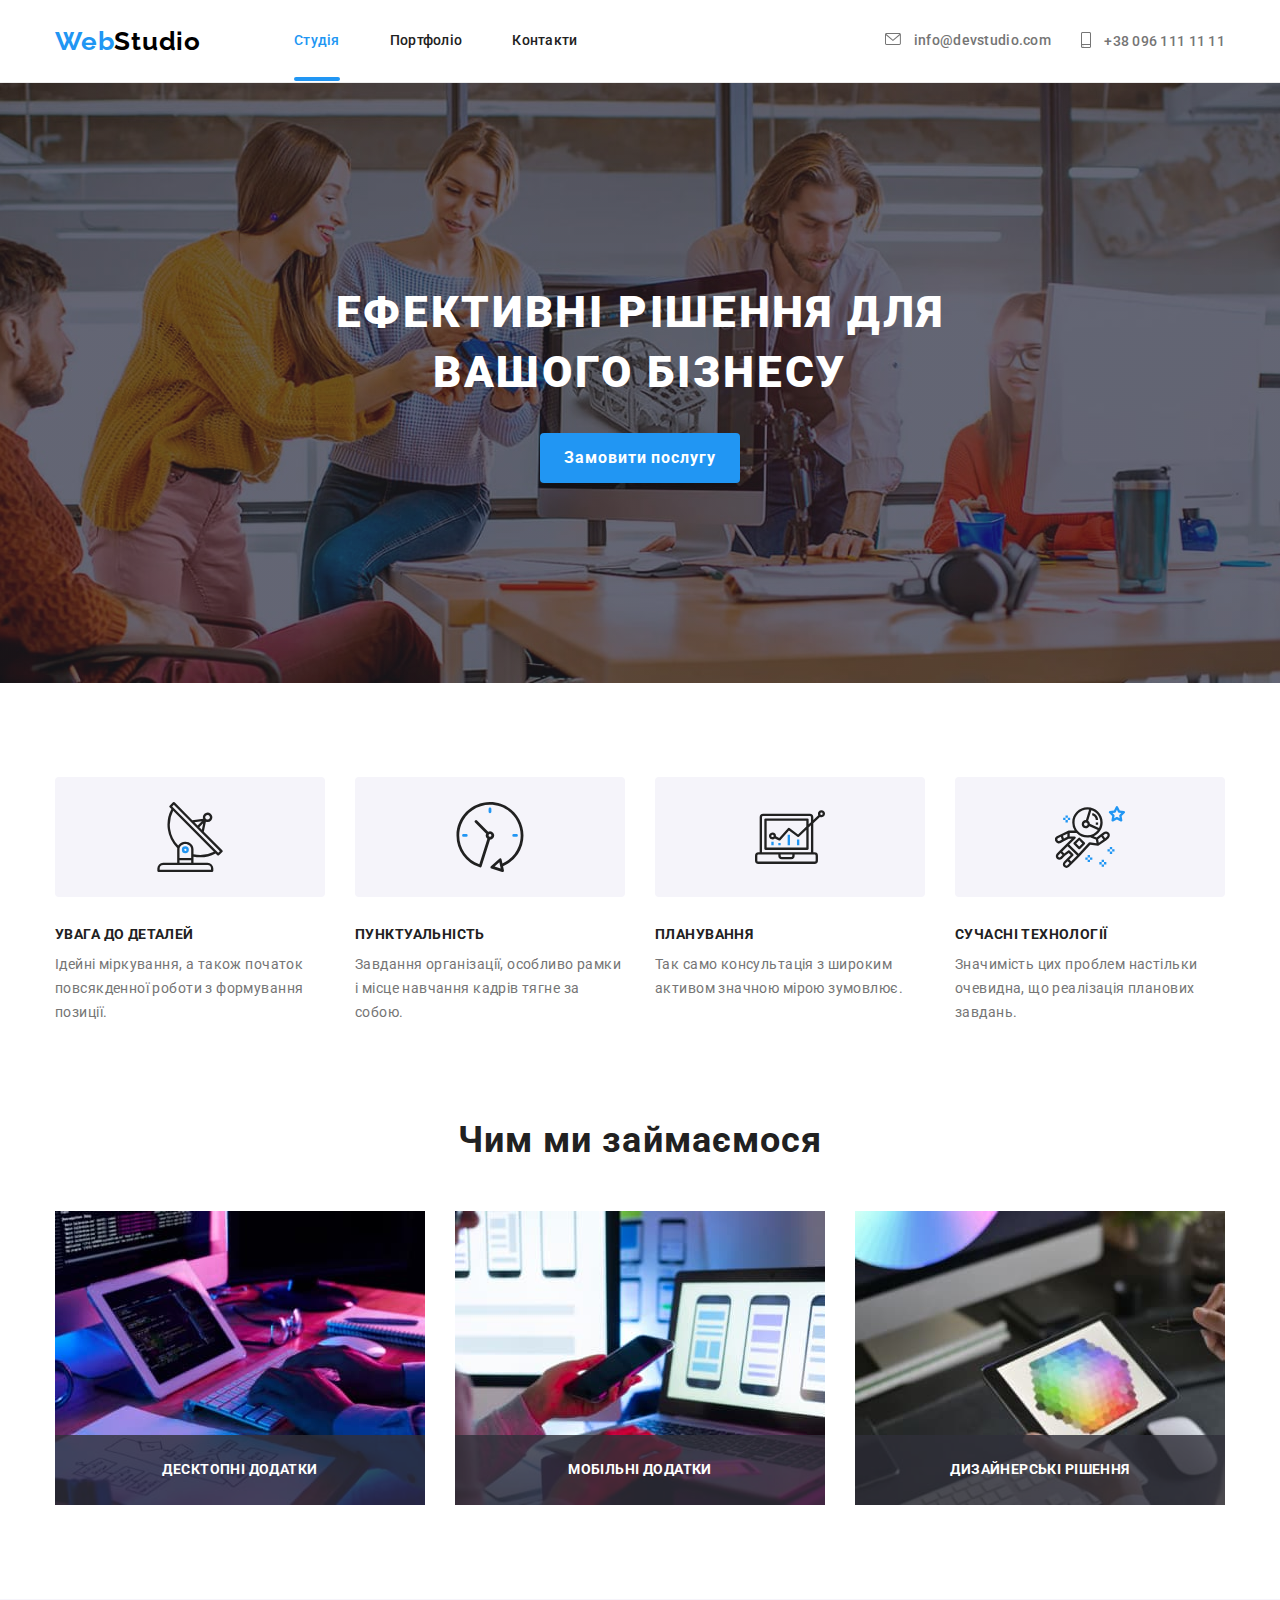
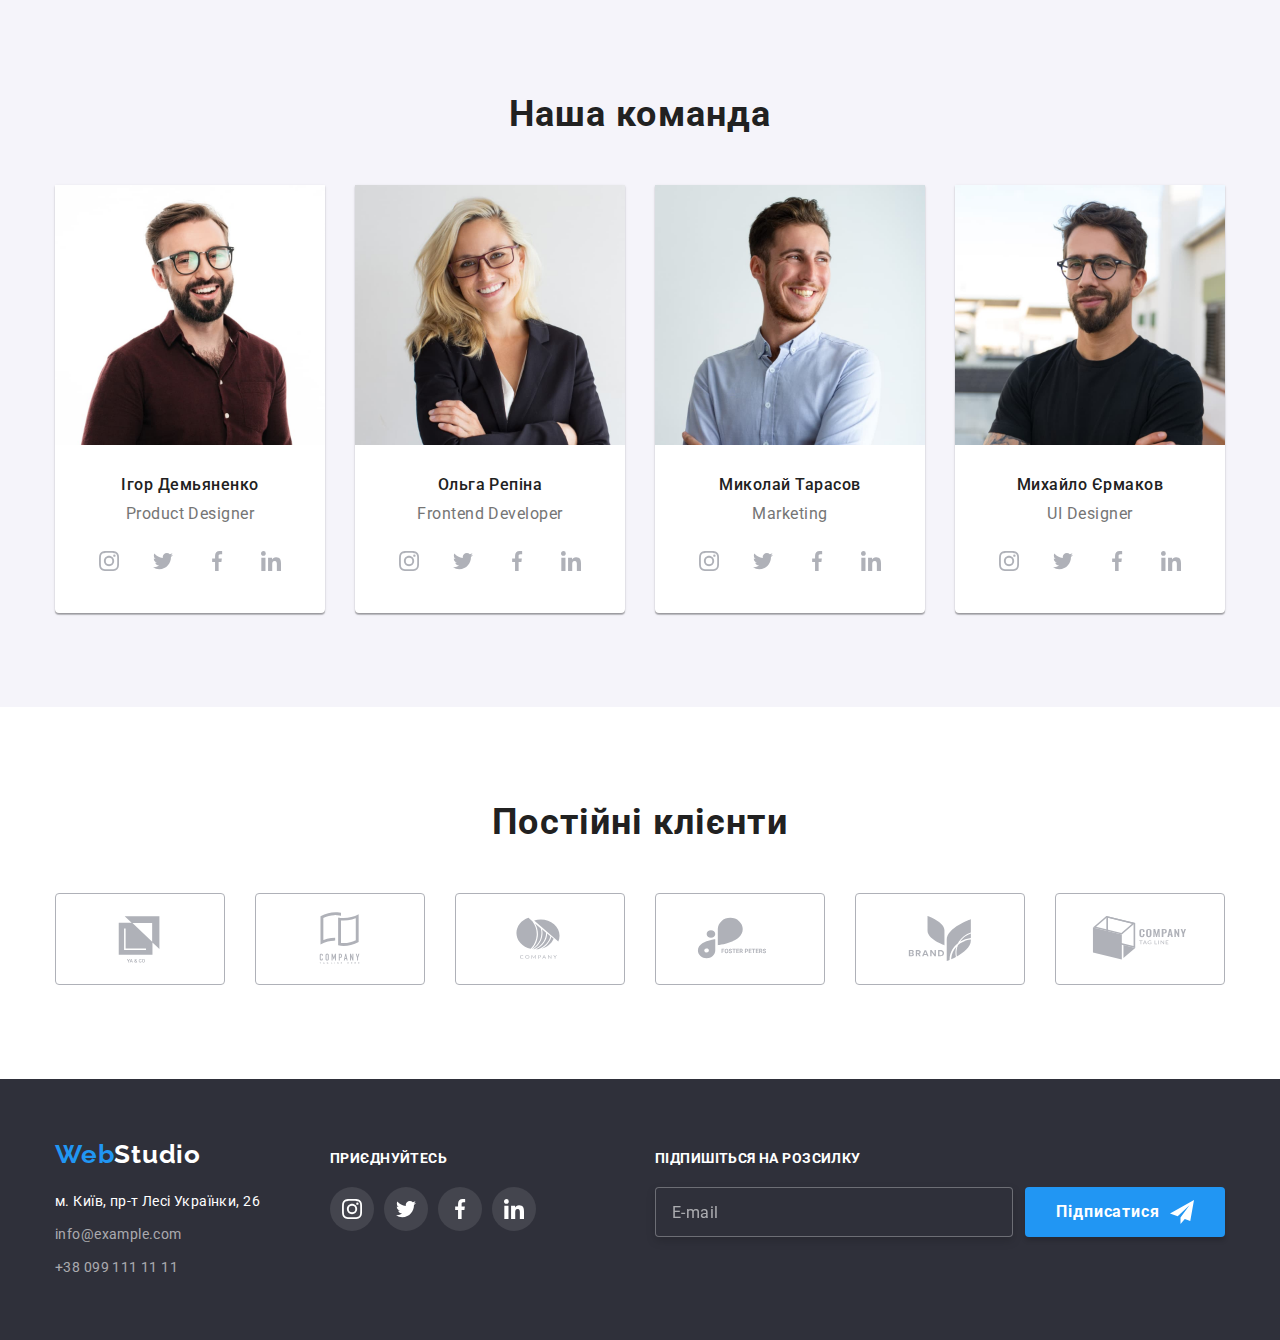
==== commit 5567f320: "menu mobile portfolio" ====
--- a/index.html
+++ b/index.html
@@ -60,7 +60,7 @@
 				</ul>
 				<button class="menu-open" type="button"></button>
 			</div>
-			<div class="mob-menu">
+			<div class="mob-menu is-hidden">
 				<div class="container">
 					<button class="menu-close" type="button"></button>
 					<div class="mob-menu-top">
@@ -164,15 +164,33 @@
 
 					<ul class="about__list">
 						<li class="about__item">
-							<img src="./images/img1.jpg" alt="Робота за комп'ютером" width="370" height="294" />
+							<img
+								srcset="./images/img1.jpg 1x, ./images/img1-2x.jpg 2x"
+								src="./images/img1.jpg"
+								alt="Робота за комп'ютером"
+								width="370"
+								height="294"
+							/>
 							<p class="about__top-text">Десктопні додатки</p>
 						</li>
 						<li class="about__item">
-							<img src="./images/img2.jpg" alt="Робота за ноутбуком" width="370" height="294" />
+							<img
+								srcset="./images/img2.jpg 1x, ./images/img2-2x.jpg 2x"
+								src="./images/img2.jpg"
+								alt="Робота за ноутбуком"
+								width="370"
+								height="294"
+							/>
 							<p class="about__top-text">Мобільні додатки</p>
 						</li>
 						<li class="about__item">
-							<img src="./images/img3.jpg" alt="Робота за планшетом" width="370" height="294" />
+							<img
+								srcset="./images/img3.jpg 1x, ./images/img3-2x.jpg 2x"
+								src="./images/img3.jpg"
+								alt="Робота за планшетом"
+								width="370"
+								height="294"
+							/>
 							<p class="about__top-text">Дизайнерські рішення</p>
 						</li>
 					</ul>
--- a/css/main.min.css
+++ b/css/main.min.css
@@ -1 +1 @@
-:root{--primary-text-color: #757575;--title-text-color: #212121;--accent-color: #2196f3;--primary-white-color: #ffffff;--logo-black-color: #000000;--second-btn-color: #188ce8;--first-bgcolor: #ffffff;--second-bgcolor: #2f303a;--fourth-bgcolor: #f5f4fa;--footer-mail-tel-color: rgba(255, 255, 255, 0.6);--transition-function: 250ms cubic-bezier(0.4, 0, 0.2, 1)}body{font-family:"Roboto",sans-serif;font-style:normal;color:var(--primary-text-color)}h2,h3{color:var(--title-text-color)}h1,h2,h3,p{margin:0}ul{list-style:none;margin:0;padding-left:0}a{text-decoration:none}img{display:block;max-width:100%;height:auto}.container{width:100%;max-width:1200px;padding-left:15px;padding-right:15px;margin:0 auto}@media screen and (min-width: 480px){.container{max-width:480px}}@media screen and (min-width: 768px){.container{max-width:768px}}@media screen and (min-width: 1200px){.container{max-width:1200px}}.visually-hidden{position:absolute;white-space:nowrap;width:1px;height:1px;overflow:hidden;border:0;padding:0;clip:rect(0 0 0 0);clip-path:inset(50%);margin:-1px}.logo{font-family:"Raleway";font-weight:700;font-size:24px;line-height:1.16;letter-spacing:.03em}@media screen and (min-width: 1200px){.logo{font-size:26px;line-height:1.19}}.logo__prefix{color:var(--accent-color)}.logo__suffix-header{color:var(--logo-black-color)}.logo__suffix-footer{color:var(--primary-white-color)}.header{background-color:var(--first-bgcolor);border-bottom:1px solid #ececec}.header>.container{display:flex;align-items:center}.navigation{display:flex;align-items:center}.navigation__list{display:none}@media screen and (min-width: 480px)and (min-width: 768px){.navigation__list{display:flex;margin-left:87px}}@media screen and (min-width: 1200px){.navigation__list{display:flex;margin-left:93px}}.navigation__link{font-weight:500;font-size:14px;line-height:1.14;letter-spacing:.02em;color:var(--title-text-color);display:inline-block;padding-top:32px;padding-bottom:32px;transition:color var(--transition-function)}.navigation__link .active{color:var(--accent-color)}.navigation__link:hover,.navigation__link:focus{color:var(--accent-color)}.navigation__item:not(:last-child){margin-right:50px}.navigation .active{position:relative}.navigation .active::after{position:absolute;left:0;bottom:0;content:"";width:100%;height:4px;border-radius:2px;background-color:var(--accent-color)}.header__list-contacts{display:none}@media screen and (min-width: 480px)and (min-width: 768px){.header__list-contacts{display:flex;flex-wrap:wrap;gap:10px;margin-left:74px}}@media screen and (min-width: 1200px){.header__list-contacts{margin-left:auto;gap:30px;align-items:center}}.contacts__mail,.contacts__tel{font-family:"Roboto";font-style:normal;font-weight:500;font-size:12px;line-height:1.16;letter-spacing:.02em;color:var(--primary-text-color);display:inline-block;transition:color var(--transition-function)}@media screen and (min-width: 1200px){.contacts__mail,.contacts__tel{font-size:14px;line-height:1.14}}@media screen and (min-width: 1200px){.contacts__mail,.contacts__tel{padding-top:32px;padding-bottom:32px}}.contacts__mail:hover,.contacts__mail:focus,.contacts__tel:hover,.contacts__tel:focus{color:var(--accent-color)}.contacts__icon{margin-right:10px;fill:currentColor}.icon-tel{vertical-align:-2px}.menu-open{width:40px;height:40px;background-color:var(--first-bgcolor);border:none;background-image:url(../images/menu_mob.svg);background-repeat:no-repeat;background-position:center;margin-left:auto;margin-top:22px;margin-bottom:22px}@media screen and (min-width: 768px){.menu-open{display:none}}.mob-menu{position:fixed;width:100vw;height:100vh;top:0;background-color:var(--first-bgcolor);padding-top:10px;padding-bottom:48px;padding-left:40px}@media screen and (min-width: 768px){.mob-menu{display:none}}.mob-menu .menu-close{width:40px;height:40px;background-color:var(--first-bgcolor);border:none;background-image:url(../images/close_mob.svg);background-repeat:no-repeat;background-position:center;display:block;margin-left:auto;margin-top:10px}.mob-menu-nav__link{font-weight:500;font-size:40px;line-height:47px;letter-spacing:1.18;color:var(--title-text-color)}.mob-menu-nav__item:not(:last-child){margin-bottom:32px}.mob-menu-cont__tel{font-weight:500;font-size:34px;line-height:1.18;letter-spacing:.02em;color:var(--accent-color);display:inline-block;margin-top:302px;margin-bottom:32px}.mob-menu-cont__mail{font-weight:500;font-size:24px;line-height:28px;letter-spacing:.02em;color:var(--primary-text-color);display:inline-block;margin-bottom:64px}.mob-menu-soc{display:flex;gap:20px}.mob-menu-soc__link{font-weight:500;font-size:18px;line-height:1.22;letter-spacing:.02em;color:var(--accent-color)}.mob-menu-soc__item{border-right:1px solid rgba(33,33,33,.2)}.footer{background-color:var(--second-bgcolor);padding-top:60px;padding-bottom:60px}@media screen and (max-width: 480px),(min-width: 480px),(min-width: 768px){.footer__info{text-align:center}}@media screen and (min-width: 1200px){.footer__info{display:flex;align-items:baseline;text-align:inherit}}@media screen and (min-width: 768px){.footer__info .tablet{display:flex;align-items:baseline;justify-content:space-around}}.footer__info .address{font-style:normal;margin-top:20px;margin-bottom:20px}@media screen and (min-width: 1200px){.footer__info .address{margin-bottom:0}}.footer__info .address__item:not(:last-child){margin-bottom:8px}@media screen and (min-width: 1200px){.footer__info .address__item:not(:last-child){margin-bottom:9px}}.footer__info .address__text{font-size:14px;line-height:1.71;letter-spacing:.03em;color:var(--primary-white-color)}.footer__info .address__mail,.footer__info .address__tel{font-size:14px;line-height:1.71;letter-spacing:.03em;color:var(--footer-mail-tel-color)}.footer__info .address__mail:hover,.footer__info .address__mail:focus,.footer__info .address__tel:hover,.footer__info .address__tel:focus{color:var(--accent-color)}.footer__info .footer-social{margin-bottom:20px}@media screen and (min-width: 1200px){.footer__info .footer-social{margin-bottom:0}}@media screen and (min-width: 1200px){.footer__info .footer-social{margin-left:70px}}.footer__info .social__text{font-weight:700;font-size:14px;line-height:1.14;letter-spacing:.03em;text-transform:uppercase;color:#fff;margin-bottom:20px}@media screen and (min-width: 1200px){.footer__info .social__text{display:flex}}.footer .social__list{display:flex;gap:10px;justify-content:center}.footer .social__link{width:44px;height:44px;border-radius:50%;background-color:#44454e;display:flex;align-items:center;justify-content:center;fill:#fff;transition:background-color var(--transition-function)}.footer .social__link:hover,.footer .social__link:focus{background-color:var(--accent-color)}.footer .footer-mailing{margin-left:auto}.footer .mailing__text{font-weight:700;font-size:14px;line-height:1.14;letter-spacing:.03em;text-transform:uppercase;color:#fff;margin-bottom:20px}@media screen and (min-width: 1200px){.footer .mailing__text{display:flex}}@media screen and (max-width: 480px),(min-width: 480px){.footer .mailing__form{display:flex;flex-wrap:wrap;justify-content:center}}@media screen and (min-width: 768px){.footer .mailing__form{flex-direction:column;align-items:center}}@media screen and (min-width: 1200px){.footer .mailing__form{flex-direction:row;gap:12px}}.footer .mailing__input{margin-bottom:20px;width:100%;height:50px;border:1px solid rgba(255,255,255,.3);filter:drop-shadow(0px 4px 4px rgba(0, 0, 0, 0.15));border-radius:4px;background:var(--second-bgcolor);padding-left:16px;color:var(--primary-white-color)}@media screen and (min-width: 1200px){.footer .mailing__input{margin-bottom:0}}@media screen and (min-width: 480px){.footer .mailing__input{width:450px}}@media screen and (min-width: 1200px){.footer .mailing__input{width:358px}}.footer .mailing__input::placeholder{font-size:16px;line-height:1.25;display:flex;align-items:center;letter-spacing:.03em;color:rgba(255,255,255,.6)}.footer .mailing__btn{width:200px;height:50px;font-family:"Roboto";font-weight:700;font-size:16px;line-height:1.88;display:flex;align-items:center;justify-content:center;text-align:center;letter-spacing:.06em;gap:10px;color:var(--primary-white-color);background:#2196f3;box-shadow:0px 4px 4px rgba(0,0,0,.15);border-radius:4px;cursor:pointer;border:none}@media screen and (min-width: 1200px){.footer .mailing__btn-icon{display:flex;align-items:center;justify-content:center}}.hero{background-color:var(--second-bgcolor);text-align:center;width:100%;height:400px;margin:0 auto;padding-top:118px;padding-bottom:198px;background-image:linear-gradient(rgba(47, 48, 58, 0.4), rgba(47, 48, 58, 0.4)),url(../images/mobile-hero.jpg);background-repeat:no-repeat;background-position:center;background-size:cover}@media(min-device-pixel-ratio: 2),(min-resolution: 192dpi),(min-resolution: 2dppx){.hero{background-image:linear-gradient(rgba(47, 48, 58, 0.4), rgba(47, 48, 58, 0.4)),url(../images/mobile-hero2x.jpg)}}@media screen and (min-width: 768px){.hero{background-image:linear-gradient(rgba(47, 48, 58, 0.4), rgba(47, 48, 58, 0.4)),url(../images/tablet-hero.jpg);background-repeat:no-repeat;background-position:center;background-size:cover}}@media screen and (min-width: 768px)and (min-device-pixel-ratio: 2),screen and (min-width: 768px)and (min-resolution: 192dpi),screen and (min-width: 768px)and (min-resolution: 2dppx){.hero{background-image:linear-gradient(rgba(47, 48, 58, 0.4), rgba(47, 48, 58, 0.4)),url(../images/tablet-hero2x.jpg)}}@media screen and (min-width: 1200px){.hero{text-align:center;padding-top:200px;padding-bottom:200px;max-width:1600px;height:600px;margin:0 auto;background-image:linear-gradient(rgba(47, 48, 58, 0.4), rgba(47, 48, 58, 0.4)),url(../images/herofon.jpg);background-repeat:no-repeat;background-position:center;background-size:cover}}@media screen and (min-width: 1200px)and (min-device-pixel-ratio: 2),screen and (min-width: 1200px)and (min-resolution: 192dpi),screen and (min-width: 1200px)and (min-resolution: 2dppx){.hero{background-image:linear-gradient(rgba(47, 48, 58, 0.4), rgba(47, 48, 58, 0.4)),url(../images/decktop-hero2x.jpg)}}.hero__title{font-weight:900;font-size:26px;line-height:1.62;text-align:center;letter-spacing:.06em;text-transform:uppercase;color:var(--primary-white-color);max-width:360px;margin-bottom:30px;margin-left:auto;margin-right:auto}@media screen and (min-width: 1200px){.hero__title{font-size:44px;line-height:1.36;max-width:696px}}.hero__btn{background:var(--accent-color);font-family:inherit;font-weight:700;font-size:16px;line-height:1.88;letter-spacing:.06em;color:var(--primary-white-color);box-shadow:0px 4px 4px rgba(0,0,0,.15);border-radius:4px;border:none;cursor:pointer;display:block;margin:0 auto;min-width:200px;height:50px;transition:background var(--transition-function)}.hero__btn:hover,.hero__btn:focus{background:var(--second-btn-color)}.section{padding-top:60px;padding-bottom:60px}@media screen and (min-width: 1200px){.section{padding-top:94px;padding-bottom:94px}}.features{background-color:var(--first-bgcolor)}.features__list{display:flex;flex-wrap:wrap;gap:30px}.features__item{font-size:14px;line-height:1.71;letter-spacing:.03em;width:100%;margin:0 auto}@media screen and (min-width: 768px){.features__item{width:calc((100% - 30px)/2)}}@media screen and (min-width: 1200px){.features__item{width:calc((100% - 90px)/4)}}.features__icon{width:100%;height:120px;background-color:var(--fourth-bgcolor);margin-bottom:30px;display:flex;align-items:center;justify-content:center;border-radius:4px}.features__title{font-weight:700;font-size:14px;line-height:1.14;letter-spacing:.03em;text-transform:uppercase;margin-bottom:10px;text-align:center}@media screen and (min-width: 768px){.features__title{text-align:left}}.about{background-color:var(--first-bgcolor);padding-top:0}@media screen and (max-width: 1199.98px){.about{display:none}}.about__title{font-weight:700;font-size:36px;line-height:1.17;text-align:center;letter-spacing:.03em;margin-bottom:50px}.about__list{display:flex;gap:30px}.about__item{position:relative}.about__top-text{font-weight:700;font-size:14px;line-height:1.14;text-align:center;letter-spacing:.03em;text-transform:uppercase;color:var(--primary-white-color);background-color:rgba(47,48,58,.8);position:absolute;bottom:0;left:0;width:100%;min-height:70px;display:flex;align-items:center;justify-content:center}.team{background-color:var(--fourth-bgcolor)}.team__main-title{font-weight:700;font-size:28px;line-height:1.18;text-align:center;letter-spacing:.03em;margin-bottom:30px}@media screen and (min-width: 1200px){.team__main-title{font-size:36px;line-height:1.17;margin-bottom:50px}}.team__list{display:flex;flex-wrap:wrap;gap:30px}.team__item{background-color:var(--primary-white-color);box-shadow:0px 1px 3px rgba(0,0,0,.12),0px 1px 1px rgba(0,0,0,.14),0px 2px 1px rgba(0,0,0,.2);border-radius:0px 0px 4px 4px;width:100%}@media screen and (min-width: 768px){.team__item{width:calc((100% - 30px)/2)}}@media screen and (min-width: 1200px){.team__item{width:calc((100% - 90px)/4)}}.team__title{font-weight:500;font-size:16px;line-height:1.19;text-align:center;letter-spacing:.03em;margin-top:30px;margin-bottom:10px}.team__info{font-size:16px;line-height:1.19;text-align:center;letter-spacing:.03em}.team__list-icon{display:flex;justify-content:center;gap:10px;margin:16px 32px 30px 32px}.social-icon__link{width:44px;height:44px;border-radius:50%;display:flex;align-items:center;justify-content:center;fill:#afb1b8;transition:fill var(--transition-function),background-color var(--transition-function)}.social-icon__link:hover,.social-icon__link:focus{fill:var(--primary-white-color);background-color:var(--accent-color)}.clients{background-color:var(--first-bgcolor)}.clients__title{font-weight:700;font-size:36px;line-height:1.17;text-align:center;letter-spacing:.03em;margin-bottom:50px}.clients__list{display:flex;flex-wrap:wrap;justify-content:center;gap:30px}.clients__item{width:100%}@media screen and (min-width: 480px){.clients__item{width:calc((100% - 30px)/2)}}@media screen and (min-width: 768px){.clients__item{width:calc((100% - 60px)/3)}}@media screen and (min-width: 1200px){.clients__item{width:calc((100% - 150px)/6)}}.clients__link{width:100%;height:92px;display:flex;align-items:center;justify-content:center;border:1px solid #afb1b8;border-radius:4px;fill:#afb1b8;transition:fill var(--transition-function)}.clients__link:hover,.clients__link:focus{fill:var(--accent-color);border:1px solid var(--accent-color)}.backdrop{position:fixed;top:0;width:100%;height:100%;background-color:rgba(0,0,0,.2);transition:opacity var(--transition-function),visibility var(--transition-function)}.modal{width:528px;min-height:581px;background-color:var(--first-bgcolor);box-shadow:0px 1px 3px rgba(0,0,0,.12),0px 1px 1px rgba(0,0,0,.14),0px 2px 1px rgba(0,0,0,.2);border-radius:4px;position:absolute;top:50%;left:50%;transform:translate(-50%, -50%) scale(1);transition:transform var(--transition-function);padding:40px}.backdrop.is-hidden .modal{transform:translate(-50%, -50%) scale(0)}.modal__btn{position:absolute;top:8px;right:8px;width:30px;height:30px;background-color:var(--first-bgcolor);border:1px solid rgba(0,0,0,.1);border-radius:50%;background-image:url(../images/close-black.svg);background-repeat:no-repeat;background-position:center;cursor:pointer;transition:background-image var(--transition-function)}.modal__btn:hover,.modal__btn:focus{background-image:url(../images/close-blue.svg)}.is-hidden{opacity:0;visibility:hidden;pointer-events:none}.modal__title{font-weight:700;font-size:20px;line-height:1.15;text-align:center;letter-spacing:.03em;color:var(--title-text-color);margin-bottom:12px}.modal__field{margin-bottom:10px}.modal__form{font-size:12px;line-height:1.16;letter-spacing:.01em;color:var(--primary-text-color);display:block;margin-bottom:4px}.modal__input-wrap{position:relative}.modal__input{width:100%;height:40px;border:1px solid rgba(33,33,33,.2);border-radius:4px;padding-left:40px;outline:rgba(0,0,0,0);cursor:pointer;transition:border var(--transition-function)}.modal__input:hover,.modal__input:focus{border:1px solid var(--accent-color)}.modal__input-icon{position:absolute;left:12px;top:50%;transform:translateY(-50%);transition:fill var(--transition-function)}.modal__input:focus+.modal__input-icon{fill:var(--accent-color)}.modal__field-text{margin-bottom:20px}.modal__user-text{width:448px;height:120px;border:1px solid rgba(33,33,33,.2);border-radius:4px;resize:none;padding:12px 16px;outline:rgba(0,0,0,0);cursor:pointer;transition:border var(--transition-function)}.modal__user-text::placeholder{font-size:12px;line-height:1.16;letter-spacing:.01em;color:rgba(117,117,117,.5)}.modal__user-text:hover,.modal__user-text:focus{border:1px solid var(--accent-color)}.modal__checkbox{display:flex;justify-content:center}.modal__form-check{font-size:14px;line-height:1.71;letter-spacing:.03em;color:var(--primary-text-color);display:flex;align-items:center}.modal__check{width:16px;height:15px;border:2px solid var(--title-text-color);border-radius:2px;margin-right:7px;display:flex;align-items:center;justify-content:center}.modal__check-icon{fill:rgba(0,0,0,0)}.modal__user-check:checked+.modal__form-check .modal__check-icon{fill:var(--primary-white-color)}.modal__user-check:checked+.modal__form-check span{border:none;background-color:var(--accent-color);transition:border-color var(--transition-function)}.modal__user-check:hover+.modal__form-check span,.modal__user-check:focus+.modal__form-check span{border-color:var(--accent-color)}.modal__check-link{font-size:14px;line-height:1.71;letter-spacing:.03em;text-decoration-line:underline;color:var(--accent-color)}.submit__btn{font-family:"Roboto";font-style:normal;font-weight:700;font-size:16px;line-height:1.88;display:flex;align-items:center;text-align:center;letter-spacing:.06em;color:var(--primary-white-color);width:200px;height:50px;background-color:var(--accent-color);box-shadow:0px 4px 4px rgba(0,0,0,.15);border-radius:4px;border:none;cursor:pointer;display:block;margin:0 auto;margin-top:30px;transition:background var(--transition-function)}.submit__btn:hover,.submit__btn:focus{background:var(--second-btn-color)}.portfolio{background-color:var(--first-bgcolor)}@media screen and (min-width: 480px){.portfolio__list-btn{margin-bottom:40px}}@media screen and (min-width: 768px){.portfolio__list-btn{margin-bottom:30px}}@media screen and (min-width: 1200px){.portfolio__list-btn{margin-bottom:50px}}.buttons{display:flex;flex-wrap:wrap;justify-content:flex-start;gap:8px}@media screen and (min-width: 768px){.buttons{justify-content:center}}.buttons__portfolio{background:var(--fourth-bgcolor);font-family:"Roboto";font-style:inherit;font-weight:500;font-size:16px;line-height:1.62;text-align:center;letter-spacing:.03em;color:var(--title-text-color);cursor:pointer;border-radius:4px;padding:6px 22px;border-color:rgba(0,0,0,0);transition:color var(--transition-function),background-color var(--transition-function),box-shadow var(--transition-function)}.buttons__portfolio:hover,.buttons__portfolio:focus{color:var(--primary-white-color);background-color:var(--accent-color);box-shadow:0px 3px 1px rgba(0,0,0,.1),0px 1px 2px rgba(0,0,0,.08),0px 2px 2px rgba(0,0,0,.12)}.images{display:flex;flex-wrap:wrap;gap:30px}.images__item{background-color:var(--primary-white-color);width:calc((100% - 60px)/3);text-align:left;width:100%}@media screen and (min-width: 768px){.images__item{width:calc((100% - 30px)/2)}}@media screen and (min-width: 1200px){.images__item{width:calc((100% - 60px)/3)}}.images__link{display:block;transition:box-shadow var(--transition-function)}.images__link:hover,.images__link:focus{box-shadow:0px 1px 1px rgba(0,0,0,.12),0px 4px 4px rgba(0,0,0,.06),1px 4px 6px rgba(0,0,0,.16)}.images__top-wrap{position:relative;overflow:hidden}.images__top-text{font-size:18px;line-height:1.5;letter-spacing:.03em;position:absolute;top:0;left:0;right:0;height:100%;color:var(--primary-white-color);background-color:rgba(33,150,243,.9);padding:63px 24px;transform:translateY(100%);transition:transform var(--transition-function);overflow:auto}.images__link:hover .images__top-text{transform:translateY(0%)}.images__title-info{padding:20px 24px;border:1px solid #eee;border-top:0}.images__title{font-weight:700;font-size:18px;line-height:2;letter-spacing:.06em;margin-bottom:4px}.images__info{font-size:16px;line-height:1.87;letter-spacing:.03em;color:var(--primary-text-color)}/*# sourceMappingURL=main.min.css.map */+:root{--primary-text-color: #757575;--title-text-color: #212121;--accent-color: #2196f3;--primary-white-color: #ffffff;--logo-black-color: #000000;--second-btn-color: #188ce8;--first-bgcolor: #ffffff;--second-bgcolor: #2f303a;--fourth-bgcolor: #f5f4fa;--footer-mail-tel-color: rgba(255, 255, 255, 0.6);--transition-function: 250ms cubic-bezier(0.4, 0, 0.2, 1)}body{font-family:"Roboto",sans-serif;font-style:normal;color:var(--primary-text-color)}h2,h3{color:var(--title-text-color)}h1,h2,h3,p{margin:0}ul{list-style:none;margin:0;padding-left:0}a{text-decoration:none}img{display:block;max-width:100%;height:auto}.no-scroll{overflow:hidden}.container{width:100%;max-width:1200px;padding-left:15px;padding-right:15px;margin:0 auto}@media screen and (min-width: 480px){.container{max-width:480px}}@media screen and (min-width: 768px){.container{max-width:768px}}@media screen and (min-width: 1200px){.container{max-width:1200px}}.visually-hidden{position:absolute;white-space:nowrap;width:1px;height:1px;overflow:hidden;border:0;padding:0;clip:rect(0 0 0 0);clip-path:inset(50%);margin:-1px}.logo{font-family:"Raleway";font-weight:700;font-size:24px;line-height:1.16;letter-spacing:.03em}@media screen and (min-width: 1200px){.logo{font-size:26px;line-height:1.19}}.logo__prefix{color:var(--accent-color)}.logo__suffix-header{color:var(--logo-black-color)}.logo__suffix-footer{color:var(--primary-white-color)}.header{background-color:var(--first-bgcolor);border-bottom:1px solid #ececec}.header>.container{display:flex;align-items:center}.navigation{display:flex;align-items:center}.navigation__list{display:none}@media screen and (min-width: 480px)and (min-width: 768px){.navigation__list{display:flex;margin-left:87px}}@media screen and (min-width: 1200px){.navigation__list{display:flex;margin-left:93px}}.navigation__link{font-weight:500;font-size:14px;line-height:1.14;letter-spacing:.02em;color:var(--title-text-color);display:inline-block;padding-top:32px;padding-bottom:32px;transition:color var(--transition-function)}.navigation__link.active{color:var(--accent-color);position:relative}.navigation__link.active::after{position:absolute;left:0;bottom:0;content:"";width:100%;height:4px;border-radius:2px;background-color:var(--accent-color)}.navigation__link.active:hover,.navigation__link.active:focus{color:var(--accent-color)}.navigation__item:not(:last-child){margin-right:50px}.header__list-contacts{display:none}@media screen and (min-width: 480px)and (min-width: 768px){.header__list-contacts{display:flex;flex-wrap:wrap;gap:10px;margin-left:74px}}@media screen and (min-width: 1200px){.header__list-contacts{margin-left:auto;gap:30px;align-items:center}}.contacts__mail,.contacts__tel{font-family:"Roboto";font-style:normal;font-weight:500;font-size:12px;line-height:1.16;letter-spacing:.02em;color:var(--primary-text-color);display:inline-block;transition:color var(--transition-function)}@media screen and (min-width: 1200px){.contacts__mail,.contacts__tel{font-size:14px;line-height:1.14}}@media screen and (min-width: 1200px){.contacts__mail,.contacts__tel{padding-top:32px;padding-bottom:32px}}.contacts__mail:hover,.contacts__mail:focus,.contacts__tel:hover,.contacts__tel:focus{color:var(--accent-color)}.contacts__icon{margin-right:10px;fill:currentColor}.icon-tel{vertical-align:-2px}.menu-open{width:40px;height:40px;background-color:var(--first-bgcolor);border:none;background-image:url(../images/menu_mob.svg);background-repeat:no-repeat;background-position:center;margin-left:auto;margin-top:22px;margin-bottom:22px}@media screen and (min-width: 768px){.menu-open{display:none}}.mob-menu{position:fixed;width:100vw;height:100vh;top:0;z-index:2;background-color:var(--first-bgcolor);padding-top:10px;padding-bottom:48px;padding-left:40px}@media screen and (min-width: 768px){.mob-menu{display:none}}.mob-menu .menu-close{width:40px;height:40px;background-color:var(--first-bgcolor);border:none;background-image:url(../images/close_mob.svg);background-repeat:no-repeat;background-position:center;display:block;margin-left:auto;margin-top:10px;cursor:pointer;transition:background-image var(--transition-function)}.mob-menu .menu-close:hover,.mob-menu .menu-close:focus{background-image:url(../images/close_mob-blue.svg)}.mob-menu-nav__link{font-weight:500;font-size:40px;line-height:47px;letter-spacing:1.18;color:var(--title-text-color)}.mob-menu-nav__link.active{color:var(--accent-color);position:relative}.mob-menu-nav__link.active:hover,.mob-menu-nav__link.active:focus{color:var(--accent-color)}.mob-menu-nav__item:not(:last-child){margin-bottom:32px}.mob-menu-cont__tel{font-weight:500;font-size:34px;line-height:1.18;letter-spacing:.02em;color:var(--accent-color);display:inline-block;margin-top:302px;margin-bottom:32px}@media screen and (max-width: 480px){.mob-menu-cont__tel{font-size:28px}}.mob-menu-cont__mail{font-weight:500;font-size:24px;line-height:28px;letter-spacing:.02em;color:var(--primary-text-color);display:inline-block;margin-bottom:64px}.mob-menu-soc{gap:10px}@media screen and (max-width: 480px){.mob-menu-soc{display:flex;flex-wrap:wrap}}@media screen and (max-width: 768px){.mob-menu-soc{display:flex}}.mob-menu-soc__item:not(:last-child){border-right:1px solid rgba(33,33,33,.2)}.mob-menu-soc__link{font-weight:500;font-size:18px;line-height:1.22;letter-spacing:.02em;color:var(--accent-color);padding-right:10px}.footer{background-color:var(--second-bgcolor);padding-top:60px;padding-bottom:60px}@media screen and (max-width: 480px),(min-width: 480px),(min-width: 768px){.footer__info{text-align:center}}@media screen and (min-width: 1200px){.footer__info{display:flex;align-items:baseline;text-align:inherit}}@media screen and (min-width: 768px){.footer__info .tablet{display:flex;align-items:baseline;justify-content:space-around}}.footer__info .address{font-style:normal;margin-top:20px;margin-bottom:20px}@media screen and (min-width: 1200px){.footer__info .address{margin-bottom:0}}.footer__info .address__item:not(:last-child){margin-bottom:8px}@media screen and (min-width: 1200px){.footer__info .address__item:not(:last-child){margin-bottom:9px}}.footer__info .address__text{font-size:14px;line-height:1.71;letter-spacing:.03em;color:var(--primary-white-color)}.footer__info .address__mail,.footer__info .address__tel{font-size:14px;line-height:1.71;letter-spacing:.03em;color:var(--footer-mail-tel-color)}.footer__info .address__mail:hover,.footer__info .address__mail:focus,.footer__info .address__tel:hover,.footer__info .address__tel:focus{color:var(--accent-color)}.footer__info .footer-social{margin-bottom:20px}@media screen and (min-width: 1200px){.footer__info .footer-social{margin-bottom:0}}@media screen and (min-width: 1200px){.footer__info .footer-social{margin-left:70px}}.footer__info .social__text{font-weight:700;font-size:14px;line-height:1.14;letter-spacing:.03em;text-transform:uppercase;color:#fff;margin-bottom:20px}@media screen and (min-width: 1200px){.footer__info .social__text{display:flex}}.footer .social__list{display:flex;gap:10px;justify-content:center}.footer .social__link{width:44px;height:44px;border-radius:50%;background-color:#44454e;display:flex;align-items:center;justify-content:center;fill:#fff;transition:background-color var(--transition-function)}.footer .social__link:hover,.footer .social__link:focus{background-color:var(--accent-color)}.footer .footer-mailing{margin-left:auto}.footer .mailing__text{font-weight:700;font-size:14px;line-height:1.14;letter-spacing:.03em;text-transform:uppercase;color:#fff;margin-bottom:20px}@media screen and (min-width: 1200px){.footer .mailing__text{display:flex}}@media screen and (max-width: 480px),(min-width: 480px){.footer .mailing__form{display:flex;flex-wrap:wrap;justify-content:center}}@media screen and (min-width: 768px){.footer .mailing__form{flex-direction:column;align-items:center}}@media screen and (min-width: 1200px){.footer .mailing__form{flex-direction:row;gap:12px}}.footer .mailing__input{margin-bottom:20px;width:100%;height:50px;border:1px solid rgba(255,255,255,.3);filter:drop-shadow(0px 4px 4px rgba(0, 0, 0, 0.15));border-radius:4px;background:var(--second-bgcolor);padding-left:16px;color:var(--primary-white-color)}@media screen and (min-width: 1200px){.footer .mailing__input{margin-bottom:0}}@media screen and (min-width: 480px){.footer .mailing__input{width:450px}}@media screen and (min-width: 1200px){.footer .mailing__input{width:358px}}.footer .mailing__input::placeholder{font-size:16px;line-height:1.25;display:flex;align-items:center;letter-spacing:.03em;color:rgba(255,255,255,.6)}.footer .mailing__btn{width:200px;height:50px;font-family:"Roboto";font-weight:700;font-size:16px;line-height:1.88;display:flex;align-items:center;justify-content:center;text-align:center;letter-spacing:.06em;gap:10px;color:var(--primary-white-color);background:#2196f3;box-shadow:0px 4px 4px rgba(0,0,0,.15);border-radius:4px;cursor:pointer;border:none}@media screen and (min-width: 1200px){.footer .mailing__btn-icon{display:flex;align-items:center;justify-content:center}}.hero{background-color:var(--second-bgcolor);text-align:center;width:100%;height:400px;margin:0 auto;padding-top:118px;padding-bottom:198px;background-image:linear-gradient(rgba(47, 48, 58, 0.4), rgba(47, 48, 58, 0.4)),url(../images/mobile-hero.jpg);background-repeat:no-repeat;background-position:center;background-size:cover}@media(min-device-pixel-ratio: 2),(min-resolution: 192dpi),(min-resolution: 2dppx){.hero{background-image:linear-gradient(rgba(47, 48, 58, 0.4), rgba(47, 48, 58, 0.4)),url(../images/mobile-hero2x.jpg)}}@media screen and (min-width: 768px){.hero{background-image:linear-gradient(rgba(47, 48, 58, 0.4), rgba(47, 48, 58, 0.4)),url(../images/tablet-hero.jpg);background-repeat:no-repeat;background-position:center;background-size:cover}}@media screen and (min-width: 768px)and (min-device-pixel-ratio: 2),screen and (min-width: 768px)and (min-resolution: 192dpi),screen and (min-width: 768px)and (min-resolution: 2dppx){.hero{background-image:linear-gradient(rgba(47, 48, 58, 0.4), rgba(47, 48, 58, 0.4)),url(../images/tablet-hero2x.jpg)}}@media screen and (min-width: 1200px){.hero{text-align:center;padding-top:200px;padding-bottom:200px;max-width:1600px;height:600px;margin:0 auto;background-image:linear-gradient(rgba(47, 48, 58, 0.4), rgba(47, 48, 58, 0.4)),url(../images/herofon.jpg);background-repeat:no-repeat;background-position:center;background-size:cover}}@media screen and (min-width: 1200px)and (min-device-pixel-ratio: 2),screen and (min-width: 1200px)and (min-resolution: 192dpi),screen and (min-width: 1200px)and (min-resolution: 2dppx){.hero{background-image:linear-gradient(rgba(47, 48, 58, 0.4), rgba(47, 48, 58, 0.4)),url(../images/decktop-hero2x.jpg)}}.hero__title{font-weight:900;font-size:26px;line-height:1.62;text-align:center;letter-spacing:.06em;text-transform:uppercase;color:var(--primary-white-color);max-width:360px;margin-bottom:30px;margin-left:auto;margin-right:auto}@media screen and (min-width: 1200px){.hero__title{font-size:44px;line-height:1.36;max-width:696px}}.hero__btn{background:var(--accent-color);font-family:inherit;font-weight:700;font-size:16px;line-height:1.88;letter-spacing:.06em;color:var(--primary-white-color);box-shadow:0px 4px 4px rgba(0,0,0,.15);border-radius:4px;border:none;cursor:pointer;display:block;margin:0 auto;min-width:200px;height:50px;transition:background var(--transition-function)}.hero__btn:hover,.hero__btn:focus{background:var(--second-btn-color)}.section{padding-top:60px;padding-bottom:60px}@media screen and (min-width: 1200px){.section{padding-top:94px;padding-bottom:94px}}.features{background-color:var(--first-bgcolor)}.features__list{display:flex;flex-wrap:wrap;gap:30px}.features__item{font-size:14px;line-height:1.71;letter-spacing:.03em;width:100%;margin:0 auto}@media screen and (min-width: 768px){.features__item{width:calc((100% - 30px)/2)}}@media screen and (min-width: 1200px){.features__item{width:calc((100% - 90px)/4)}}.features__icon{width:100%;height:120px;background-color:var(--fourth-bgcolor);margin-bottom:30px;display:flex;align-items:center;justify-content:center;border-radius:4px}.features__title{font-weight:700;font-size:14px;line-height:1.14;letter-spacing:.03em;text-transform:uppercase;margin-bottom:10px;text-align:center}@media screen and (min-width: 768px){.features__title{text-align:left}}.about{background-color:var(--first-bgcolor);padding-top:0}@media screen and (max-width: 1199.98px){.about{display:none}}.about__title{font-weight:700;font-size:36px;line-height:1.17;text-align:center;letter-spacing:.03em;margin-bottom:50px}.about__list{display:flex;gap:30px}.about__item{position:relative}.about__top-text{font-weight:700;font-size:14px;line-height:1.14;text-align:center;letter-spacing:.03em;text-transform:uppercase;color:var(--primary-white-color);background-color:rgba(47,48,58,.8);position:absolute;bottom:0;left:0;width:100%;min-height:70px;display:flex;align-items:center;justify-content:center}.team{background-color:var(--fourth-bgcolor)}.team__main-title{font-weight:700;font-size:28px;line-height:1.18;text-align:center;letter-spacing:.03em;margin-bottom:30px}@media screen and (min-width: 1200px){.team__main-title{font-size:36px;line-height:1.17;margin-bottom:50px}}.team__list{display:flex;flex-wrap:wrap;gap:30px}.team__item{background-color:var(--primary-white-color);box-shadow:0px 1px 3px rgba(0,0,0,.12),0px 1px 1px rgba(0,0,0,.14),0px 2px 1px rgba(0,0,0,.2);border-radius:0px 0px 4px 4px;width:100%}@media screen and (min-width: 768px){.team__item{width:calc((100% - 30px)/2)}}@media screen and (min-width: 1200px){.team__item{width:calc((100% - 90px)/4)}}.team__title{font-weight:500;font-size:16px;line-height:1.19;text-align:center;letter-spacing:.03em;margin-top:30px;margin-bottom:10px}.team__info{font-size:16px;line-height:1.19;text-align:center;letter-spacing:.03em}.team__list-icon{display:flex;justify-content:center;gap:10px;margin:16px 32px 30px 32px}.social-icon__link{width:44px;height:44px;border-radius:50%;display:flex;align-items:center;justify-content:center;fill:#afb1b8;transition:fill var(--transition-function),background-color var(--transition-function)}.social-icon__link:hover,.social-icon__link:focus{fill:var(--primary-white-color);background-color:var(--accent-color)}.clients{background-color:var(--first-bgcolor)}.clients__title{font-weight:700;font-size:28px;line-height:1.18;text-align:center;letter-spacing:.03em;margin-bottom:30px}@media screen and (min-width: 1200px){.clients__title{font-size:36px;line-height:1.17;margin-bottom:50px}}.clients__list{display:flex;flex-wrap:wrap;justify-content:center;gap:30px}.clients__item{width:100%}@media screen and (min-width: 480px){.clients__item{width:calc((100% - 30px)/2)}}@media screen and (min-width: 768px){.clients__item{width:calc((100% - 60px)/3)}}@media screen and (min-width: 1200px){.clients__item{width:calc((100% - 150px)/6)}}.clients__link{width:100%;height:92px;display:flex;align-items:center;justify-content:center;border:1px solid #afb1b8;border-radius:4px;fill:#afb1b8;transition:fill var(--transition-function)}.clients__link:hover,.clients__link:focus{fill:var(--accent-color);border:1px solid var(--accent-color)}.backdrop{position:fixed;top:0;width:100%;height:100%;background-color:rgba(0,0,0,.2);transition:opacity var(--transition-function),visibility var(--transition-function)}.modal{width:450px;min-height:609px;background-color:var(--first-bgcolor);box-shadow:0px 1px 3px rgba(0,0,0,.12),0px 1px 1px rgba(0,0,0,.14),0px 2px 1px rgba(0,0,0,.2);border-radius:4px;position:absolute;top:50%;left:50%;transform:translate(-50%, -50%) scale(1);transition:transform var(--transition-function);padding:40px}@media screen and (min-width: 1200px){.modal{width:528px;min-height:581px}}.backdrop.is-hidden .modal{transform:translate(-50%, -50%) scale(0)}.modal__btn{position:absolute;top:8px;right:8px;width:30px;height:30px;background-color:var(--first-bgcolor);border:1px solid rgba(0,0,0,.1);border-radius:50%;background-image:url(../images/close-black.svg);background-repeat:no-repeat;background-position:center;cursor:pointer;transition:background-image var(--transition-function)}.modal__btn:hover,.modal__btn:focus{background-image:url(../images/close-blue.svg)}.is-hidden{opacity:0;visibility:hidden;pointer-events:none}.modal__title{font-weight:700;font-size:20px;line-height:1.5;text-align:center;letter-spacing:.03em;color:var(--title-text-color);margin-bottom:12px}@media screen and (min-width: 1200px){.modal__title{line-height:1.15}}.modal__field{margin-bottom:10px}.modal__form{font-size:12px;line-height:1.16;letter-spacing:.01em;color:var(--primary-text-color);display:block;margin-bottom:4px}.modal__input-wrap{position:relative}.modal__input{width:100%;height:40px;border:1px solid rgba(33,33,33,.2);border-radius:4px;padding-left:40px;outline:rgba(0,0,0,0);cursor:pointer;transition:border var(--transition-function)}.modal__input:hover,.modal__input:focus{border:1px solid var(--accent-color)}.modal__input-icon{position:absolute;left:12px;top:50%;transform:translateY(-50%);transition:fill var(--transition-function)}.modal__input:focus+.modal__input-icon{fill:var(--accent-color)}.modal__field-text{margin-bottom:20px}.modal__user-text{width:370px;height:120px;border:1px solid rgba(33,33,33,.2);border-radius:4px;resize:none;padding:12px 16px;outline:rgba(0,0,0,0);cursor:pointer;transition:border var(--transition-function)}@media screen and (min-width: 1200px){.modal__user-text{width:448px;height:120px}}.modal__user-text::placeholder{font-size:14px;line-height:1.14;letter-spacing:.01em;color:rgba(117,117,117,.5)}@media screen and (min-width: 1200px){.modal__user-text::placeholder{font-size:12px;line-height:1.17}}.modal__user-text:hover,.modal__user-text:focus{border:1px solid var(--accent-color)}.modal__checkbox{display:flex;justify-content:center}.modal__form-check{font-size:12px;line-height:1.17;letter-spacing:.03em;color:var(--primary-text-color);display:flex;align-items:center}@media screen and (min-width: 1200px){.modal__form-check{font-size:14px;line-height:1.71}}.modal__check{width:16px;height:15px;border:2px solid var(--title-text-color);border-radius:2px;margin-right:7px;display:flex;align-items:center;justify-content:center}.modal__check-icon{fill:rgba(0,0,0,0)}.modal__user-check:checked+.modal__form-check .modal__check-icon{fill:var(--primary-white-color)}.modal__user-check:checked+.modal__form-check span{border:none;background-color:var(--accent-color);transition:border-color var(--transition-function)}.modal__user-check:hover+.modal__form-check span,.modal__user-check:focus+.modal__form-check span{border-color:var(--accent-color)}.modal__check-link{font-size:12px;line-height:1.17;letter-spacing:.03em;text-decoration-line:underline;color:var(--accent-color)}@media screen and (min-width: 1200px){.modal__check-link{font-size:14px;line-height:1.71}}.submit__btn{font-family:"Roboto";font-style:normal;font-weight:700;font-size:16px;line-height:1.88;display:flex;align-items:center;text-align:center;letter-spacing:.06em;color:var(--primary-white-color);width:200px;height:50px;background-color:var(--accent-color);box-shadow:0px 4px 4px rgba(0,0,0,.15);border-radius:4px;border:none;cursor:pointer;display:block;margin:0 auto;margin-top:30px;transition:background var(--transition-function)}.submit__btn:hover,.submit__btn:focus{background:var(--second-btn-color)}.portfolio{background-color:var(--first-bgcolor)}@media screen and (min-width: 480px){.portfolio__list-btn{margin-bottom:40px}}@media screen and (min-width: 768px){.portfolio__list-btn{margin-bottom:30px}}@media screen and (min-width: 1200px){.portfolio__list-btn{margin-bottom:50px}}.buttons{display:flex;flex-wrap:wrap;justify-content:flex-start;gap:8px;margin-bottom:15px}@media screen and (min-width: 768px){.buttons{justify-content:center}}.buttons__portfolio{background:var(--fourth-bgcolor);font-family:"Roboto";font-style:inherit;font-weight:500;font-size:16px;line-height:1.62;text-align:center;letter-spacing:.03em;color:var(--title-text-color);cursor:pointer;border-radius:4px;padding:6px 22px;border-color:rgba(0,0,0,0);transition:color var(--transition-function),background-color var(--transition-function),box-shadow var(--transition-function)}.buttons__portfolio:hover,.buttons__portfolio:focus{color:var(--primary-white-color);background-color:var(--accent-color);box-shadow:0px 3px 1px rgba(0,0,0,.1),0px 1px 2px rgba(0,0,0,.08),0px 2px 2px rgba(0,0,0,.12)}.images{display:flex;flex-wrap:wrap;gap:30px}.images__item{background-color:var(--primary-white-color);width:calc((100% - 60px)/3);text-align:left;width:100%}@media screen and (min-width: 768px){.images__item{width:calc((100% - 30px)/2)}}@media screen and (min-width: 1200px){.images__item{width:calc((100% - 60px)/3)}}.images__link{display:block;transition:box-shadow var(--transition-function);display:flex;flex-direction:column;height:100%}.images__link:hover,.images__link:focus{box-shadow:0px 1px 1px rgba(0,0,0,.12),0px 4px 4px rgba(0,0,0,.06),1px 4px 6px rgba(0,0,0,.16)}.images__top-wrap{position:relative;overflow:hidden}.images__top-text{font-size:18px;line-height:1.5;letter-spacing:.03em;position:absolute;top:0;left:0;right:0;height:100%;color:var(--primary-white-color);background-color:rgba(33,150,243,.9);padding:63px 24px;transform:translateY(100%);transition:transform var(--transition-function);overflow:auto}.images__link:hover .images__top-text{transform:translateY(0%)}.images__title-info{padding:20px 24px;border:1px solid #eee;border-top:0;flex-grow:1}.images__title{font-weight:700;font-size:18px;line-height:2;letter-spacing:.06em;margin-bottom:4px}.images__info{font-size:16px;line-height:1.87;letter-spacing:.03em;color:var(--primary-text-color)}/*# sourceMappingURL=main.min.css.map */